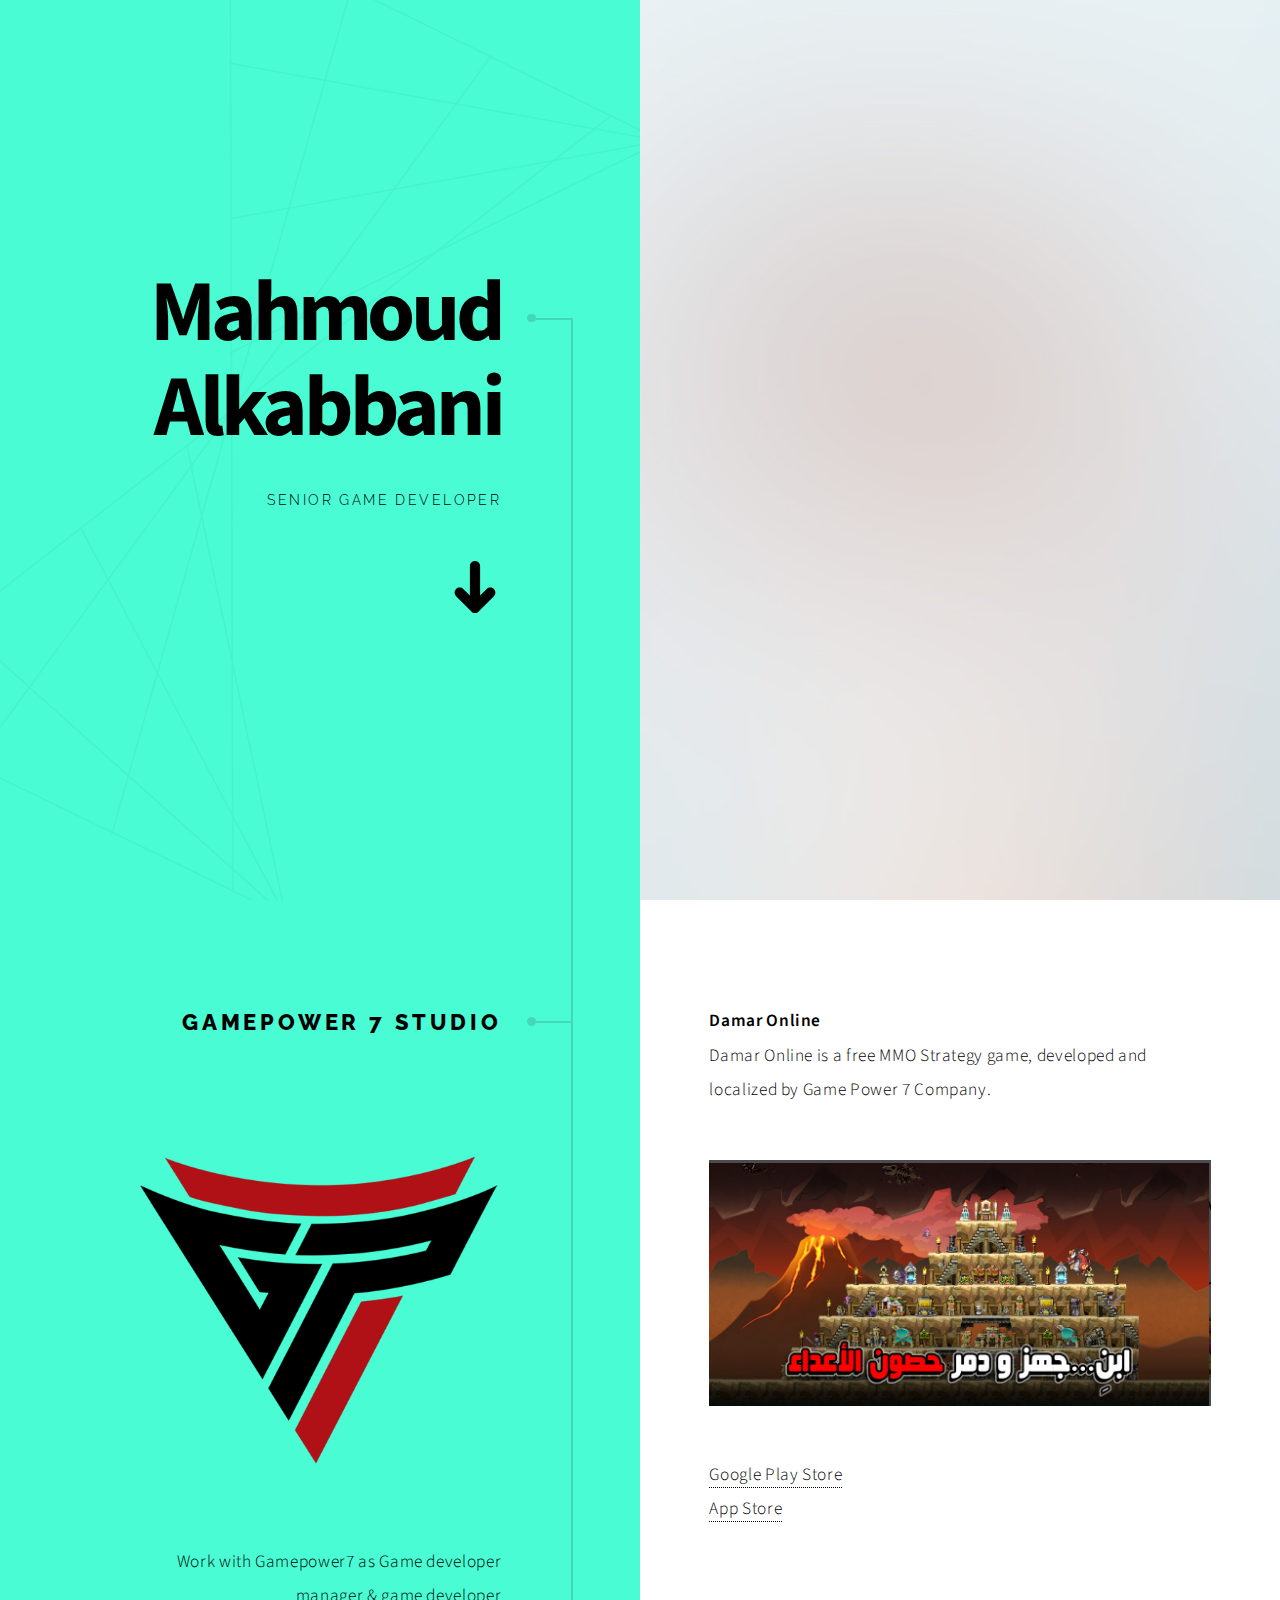
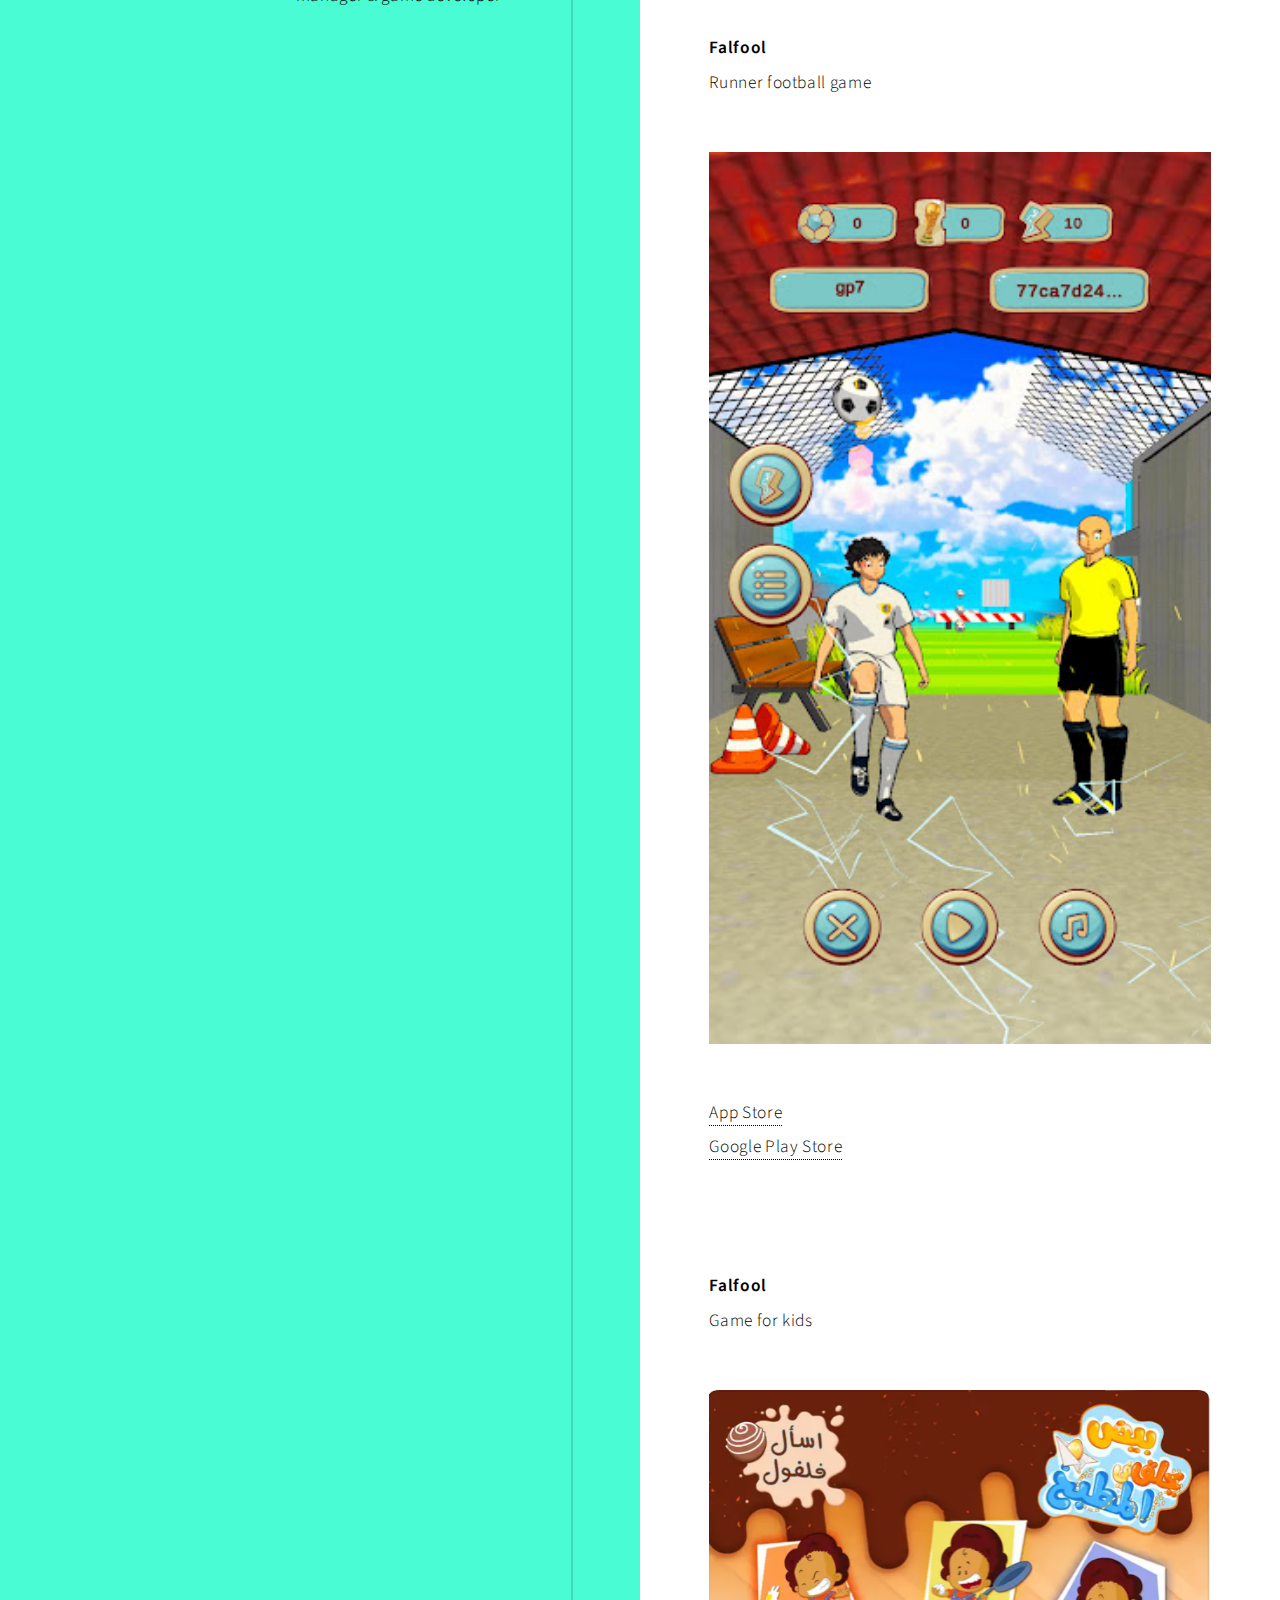
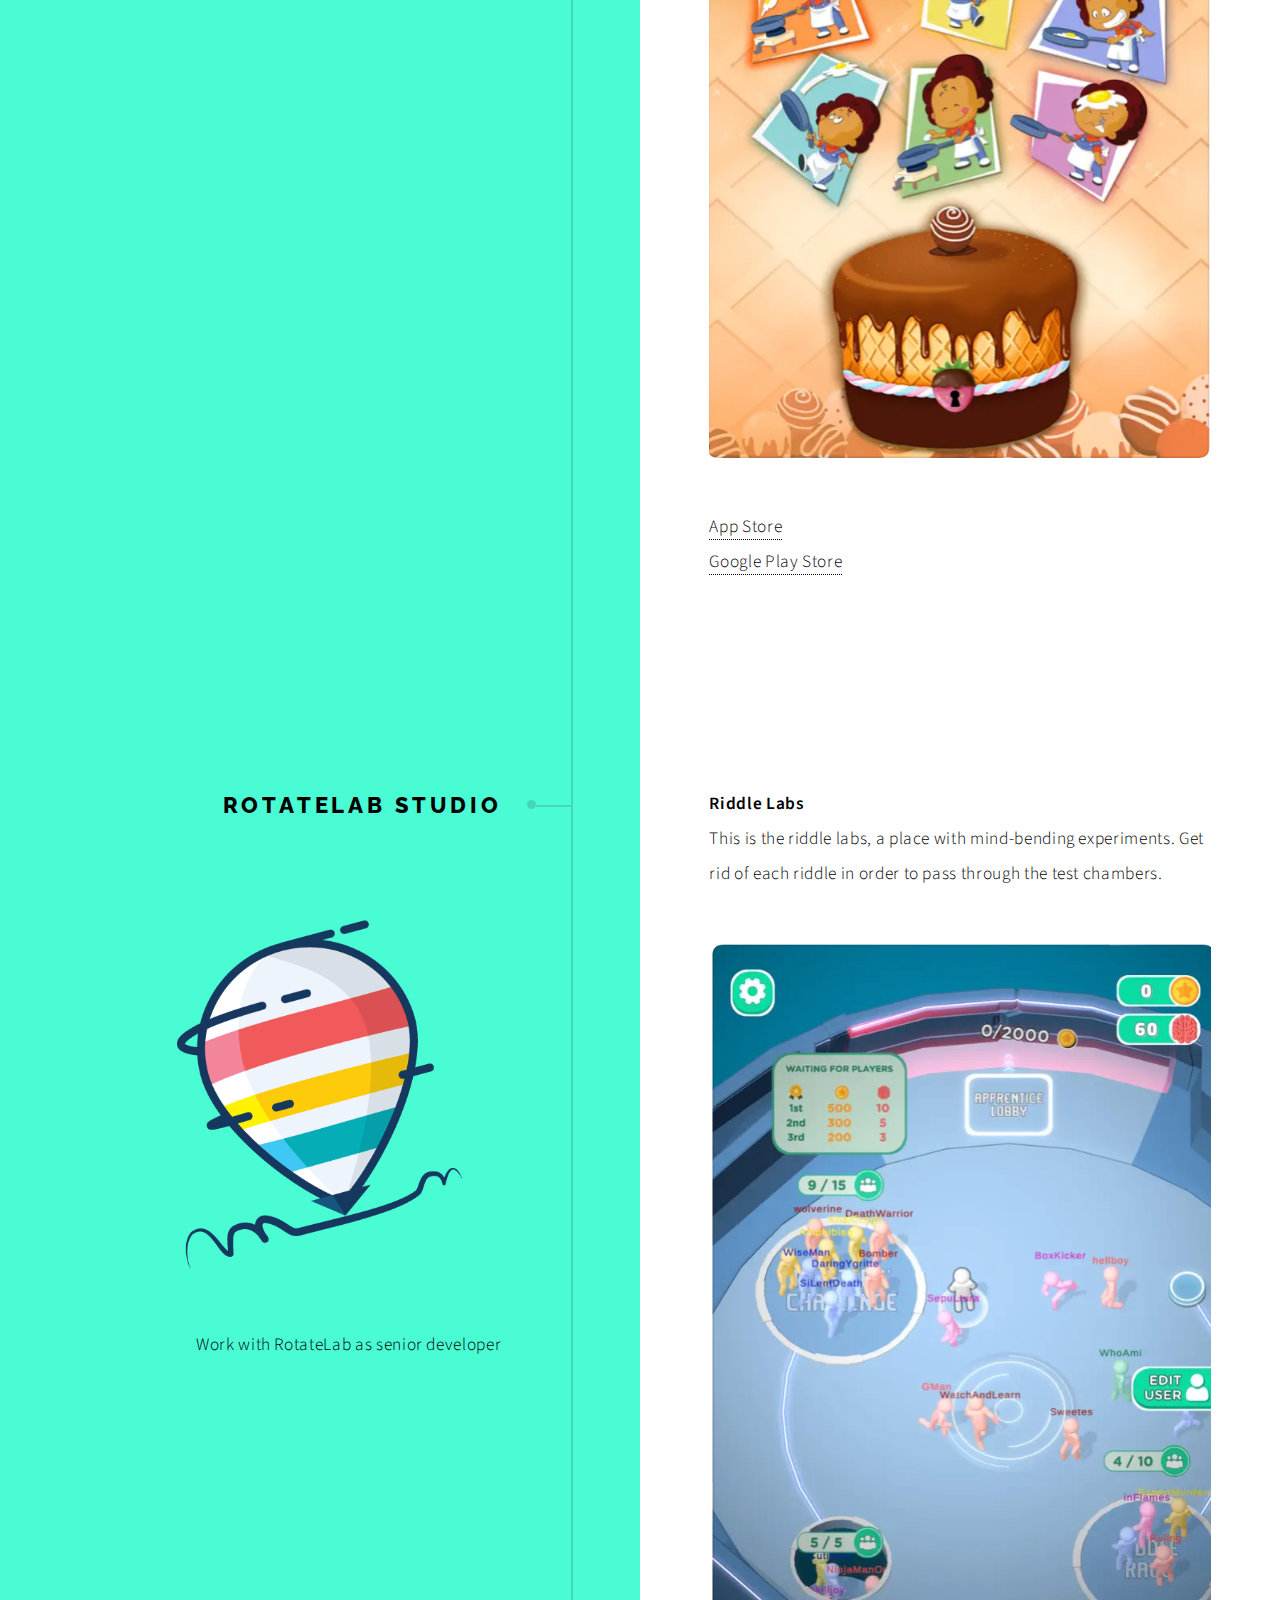
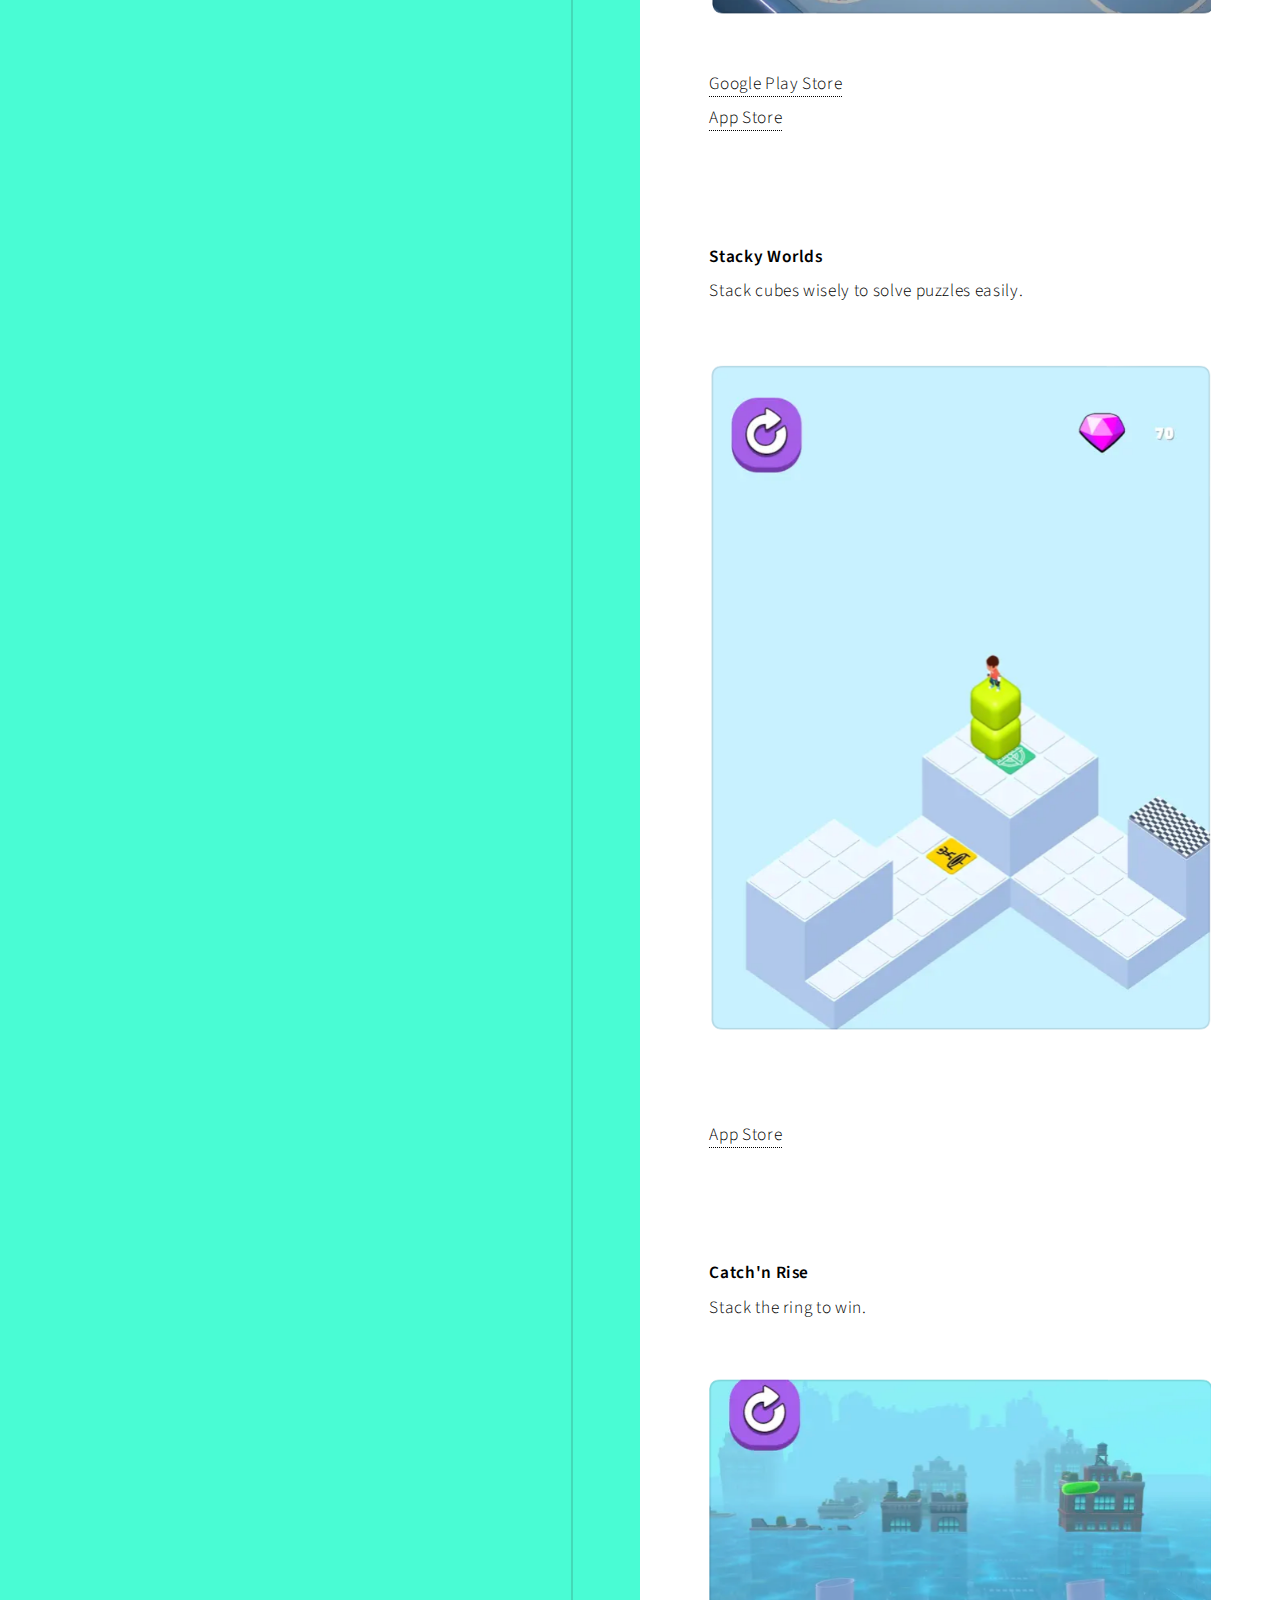
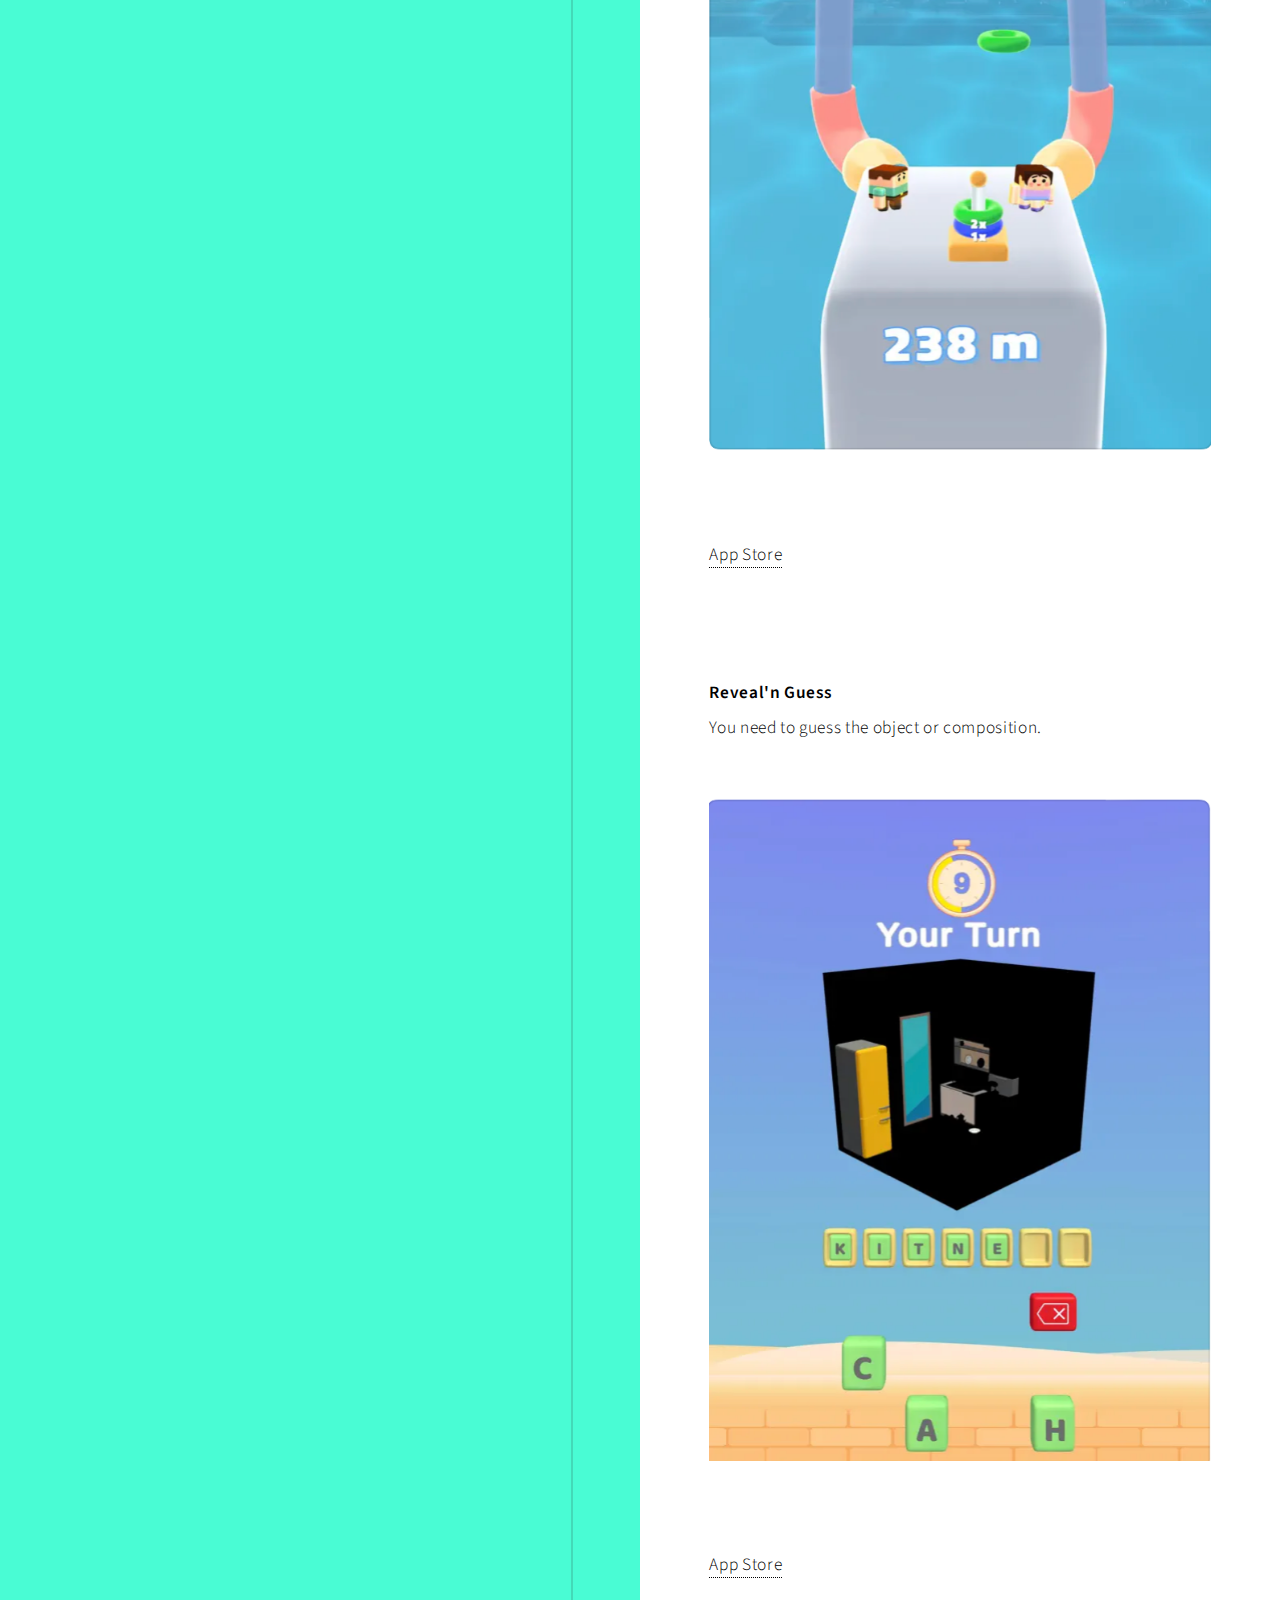
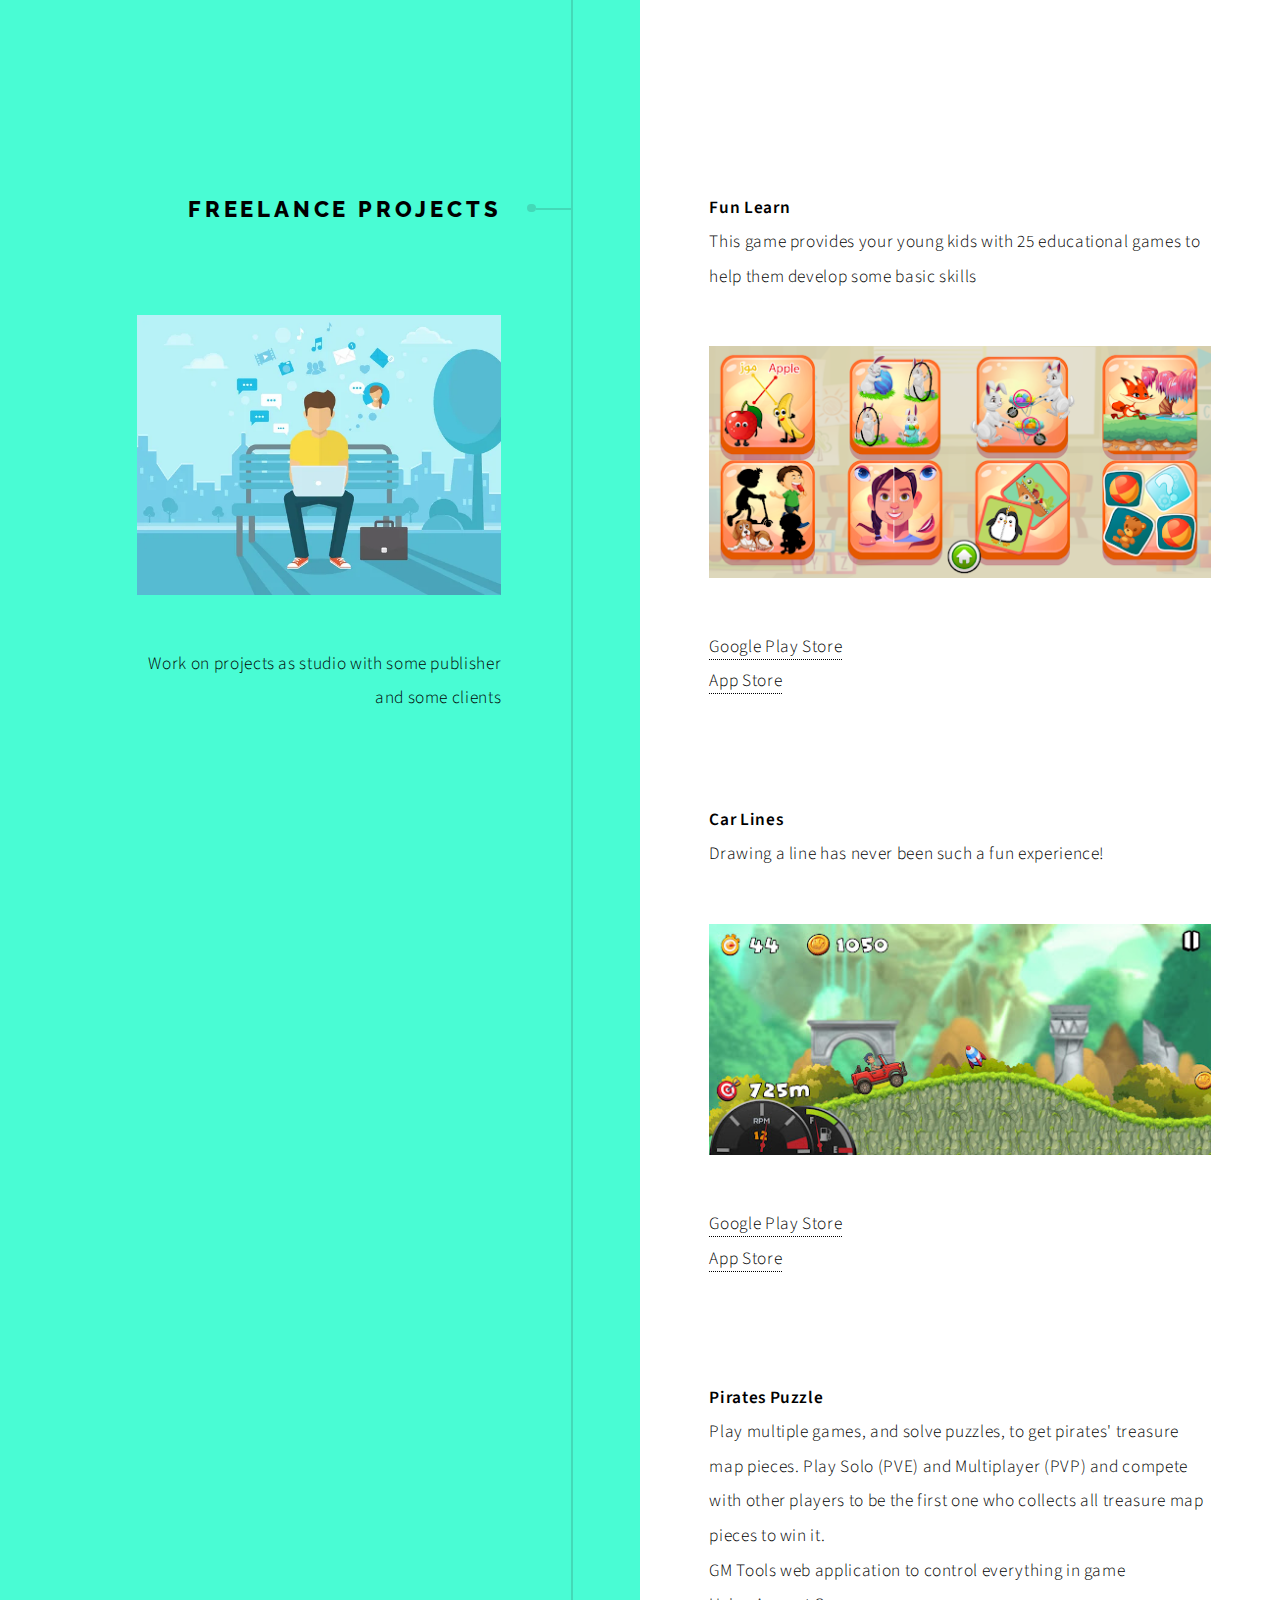
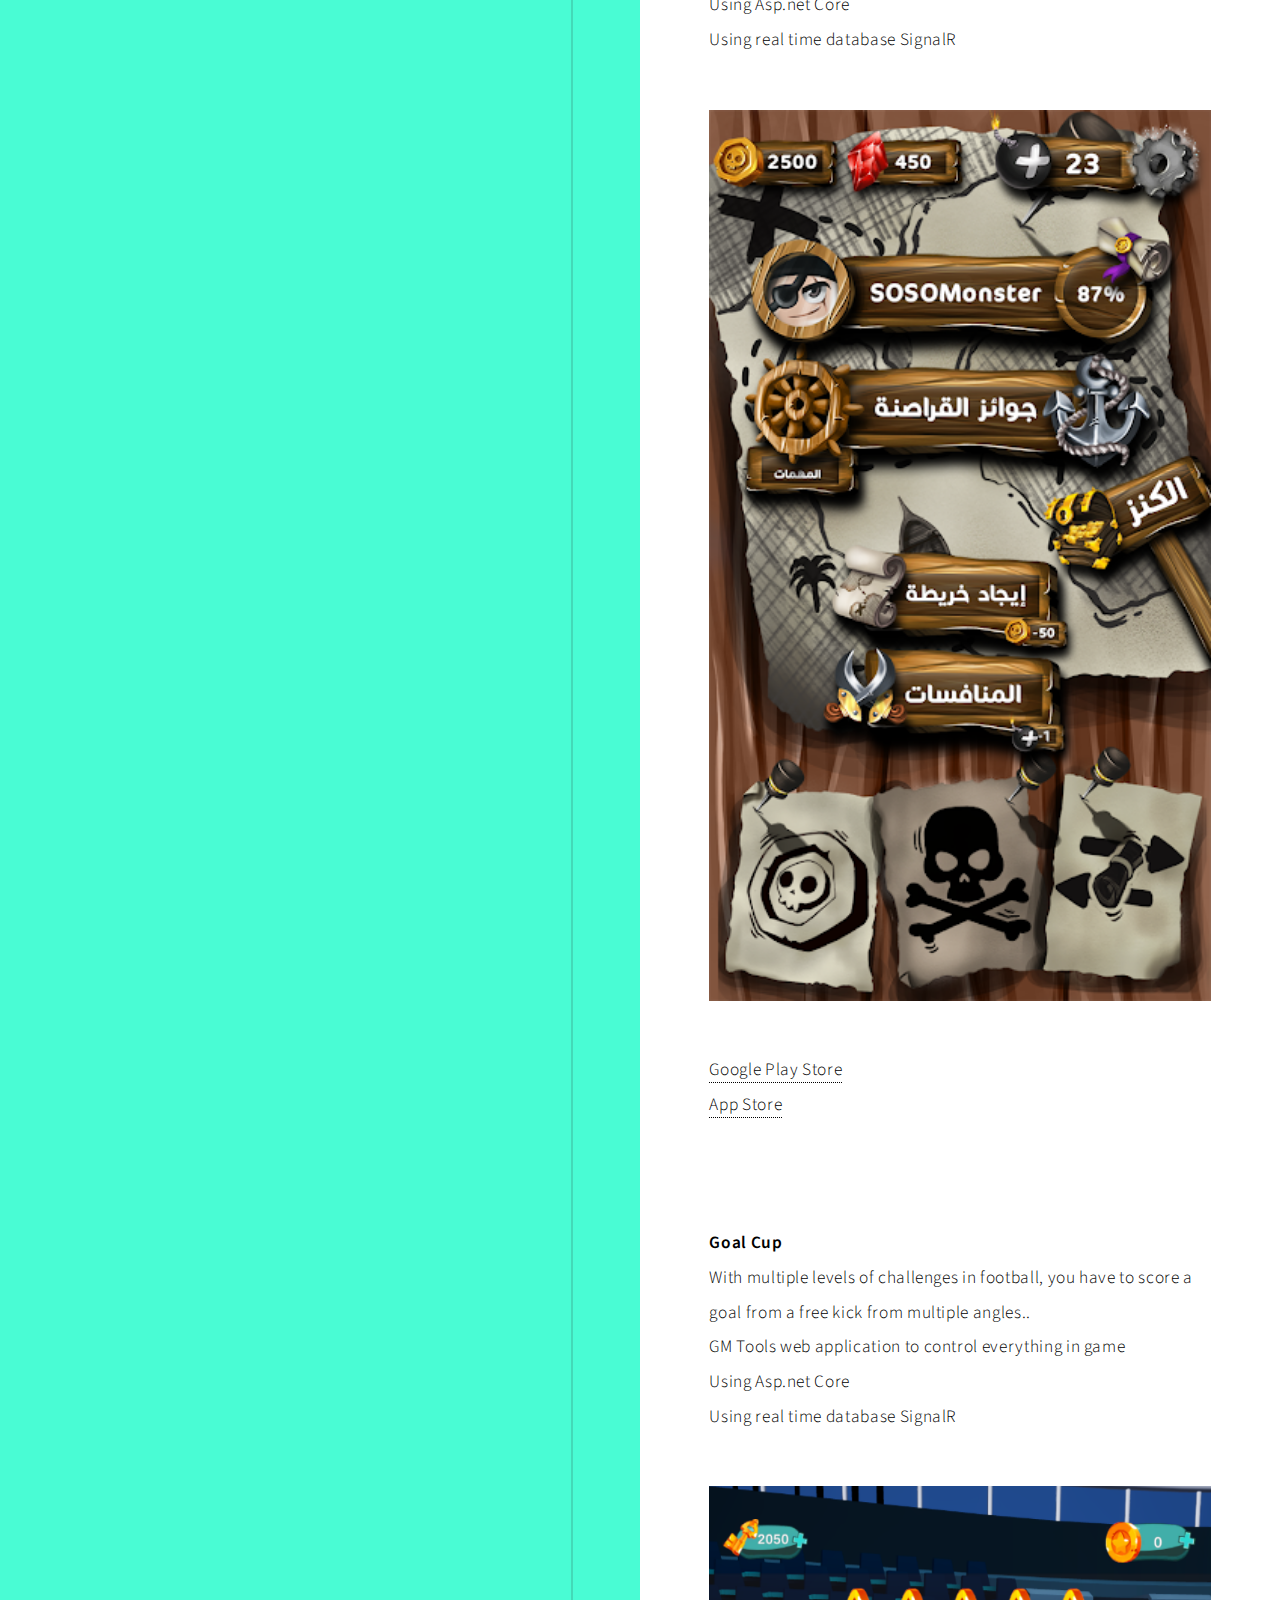
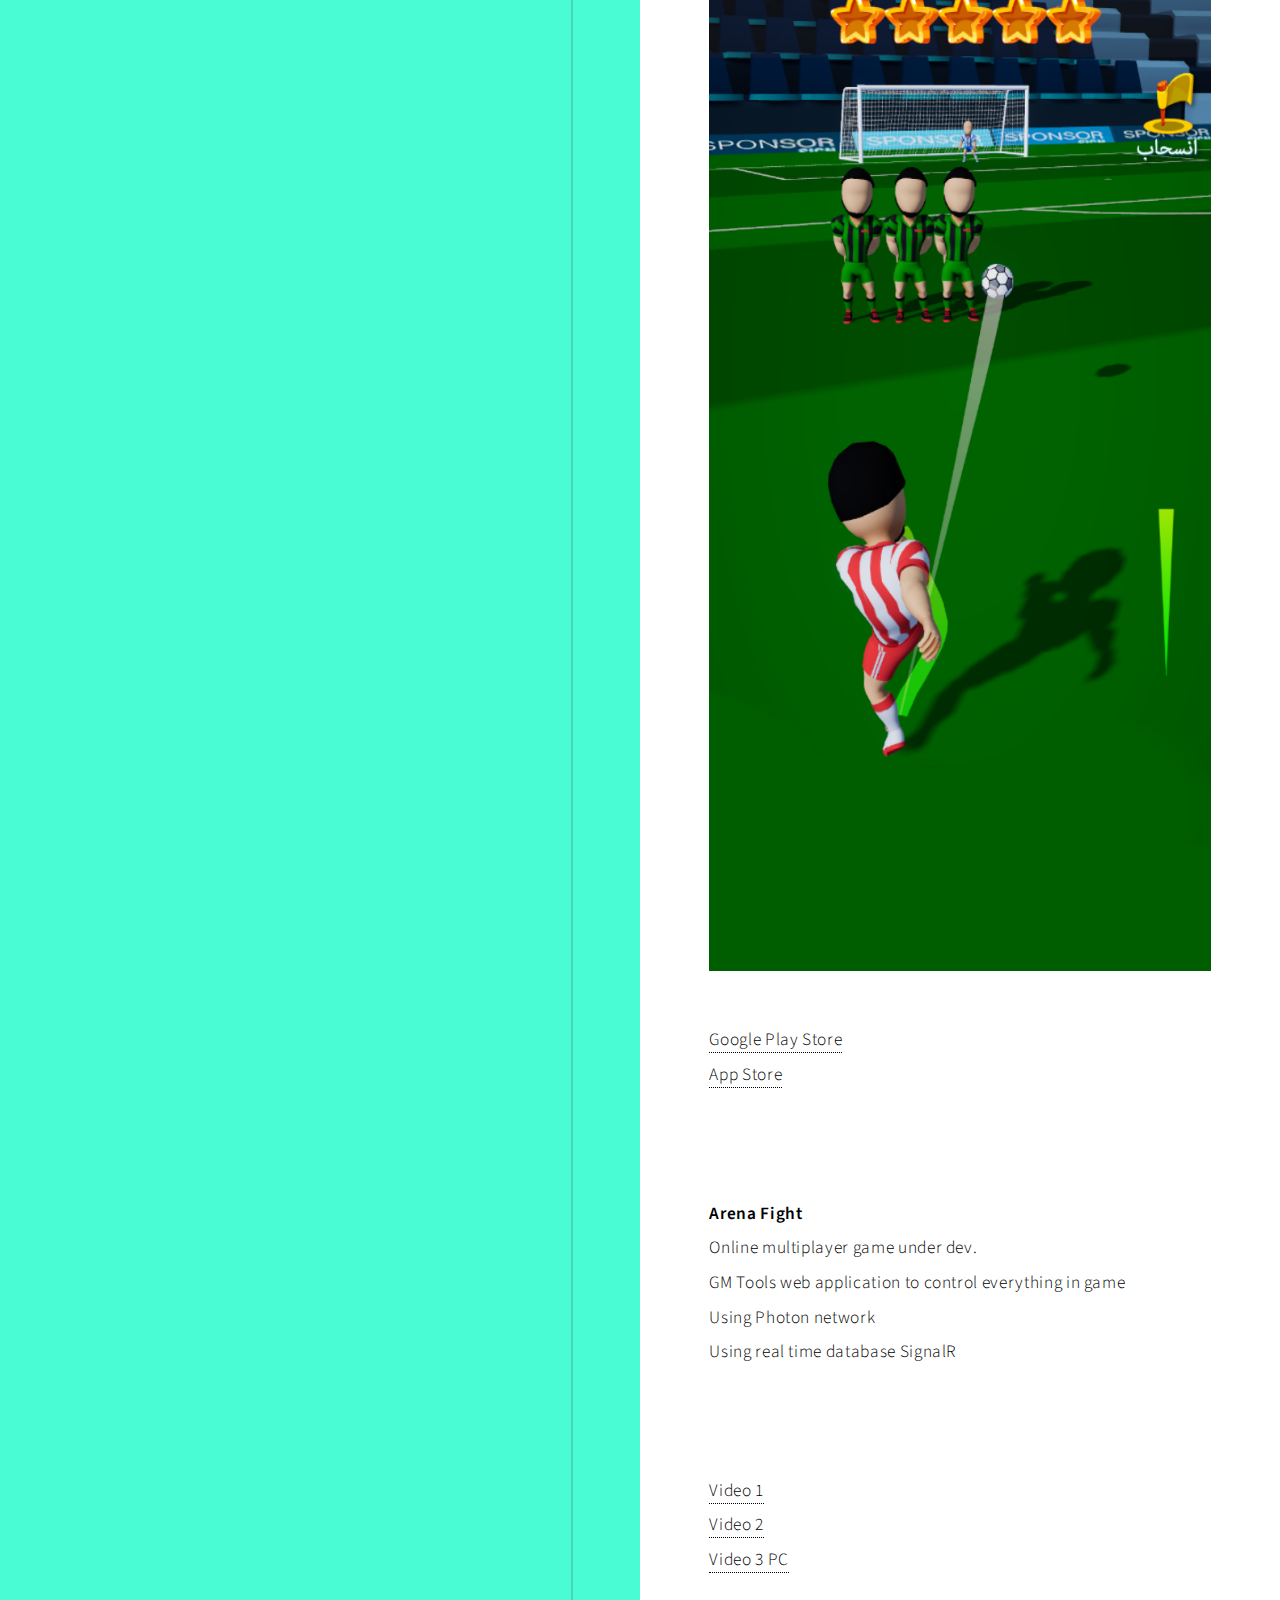
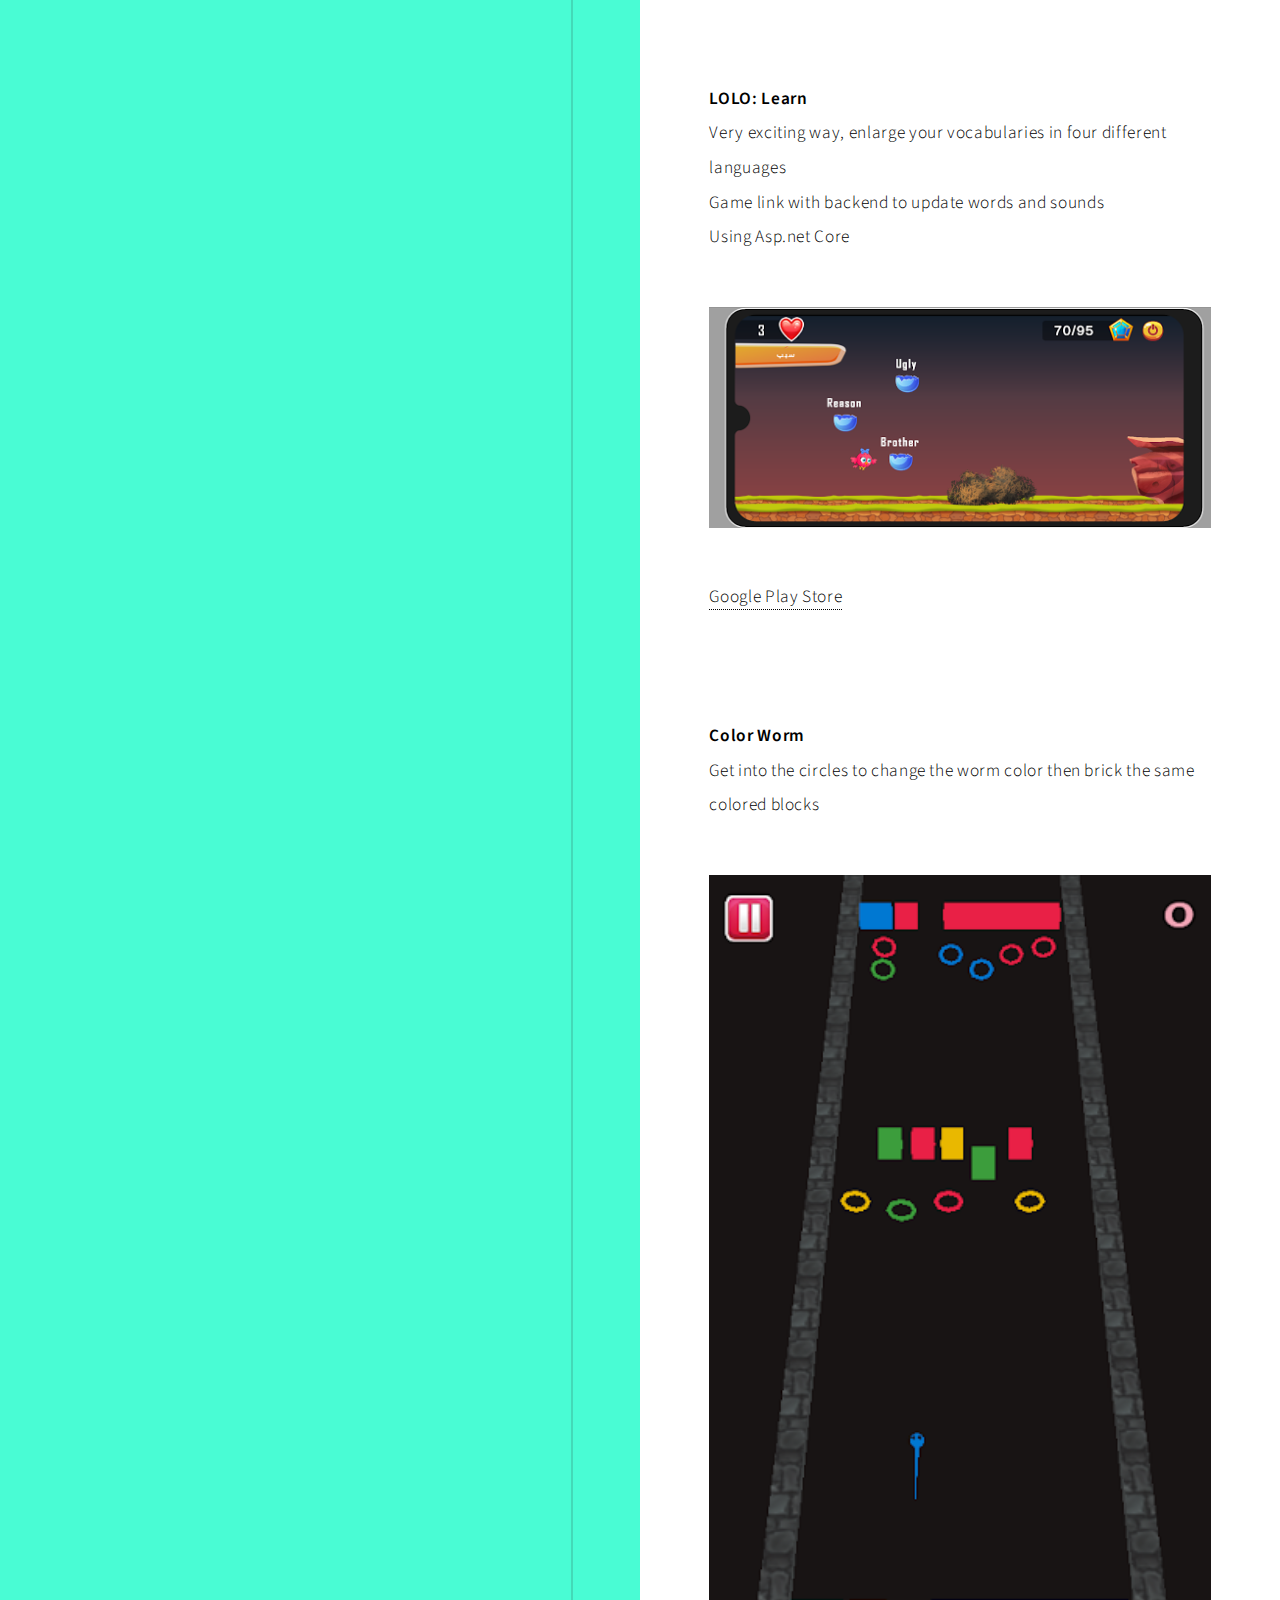
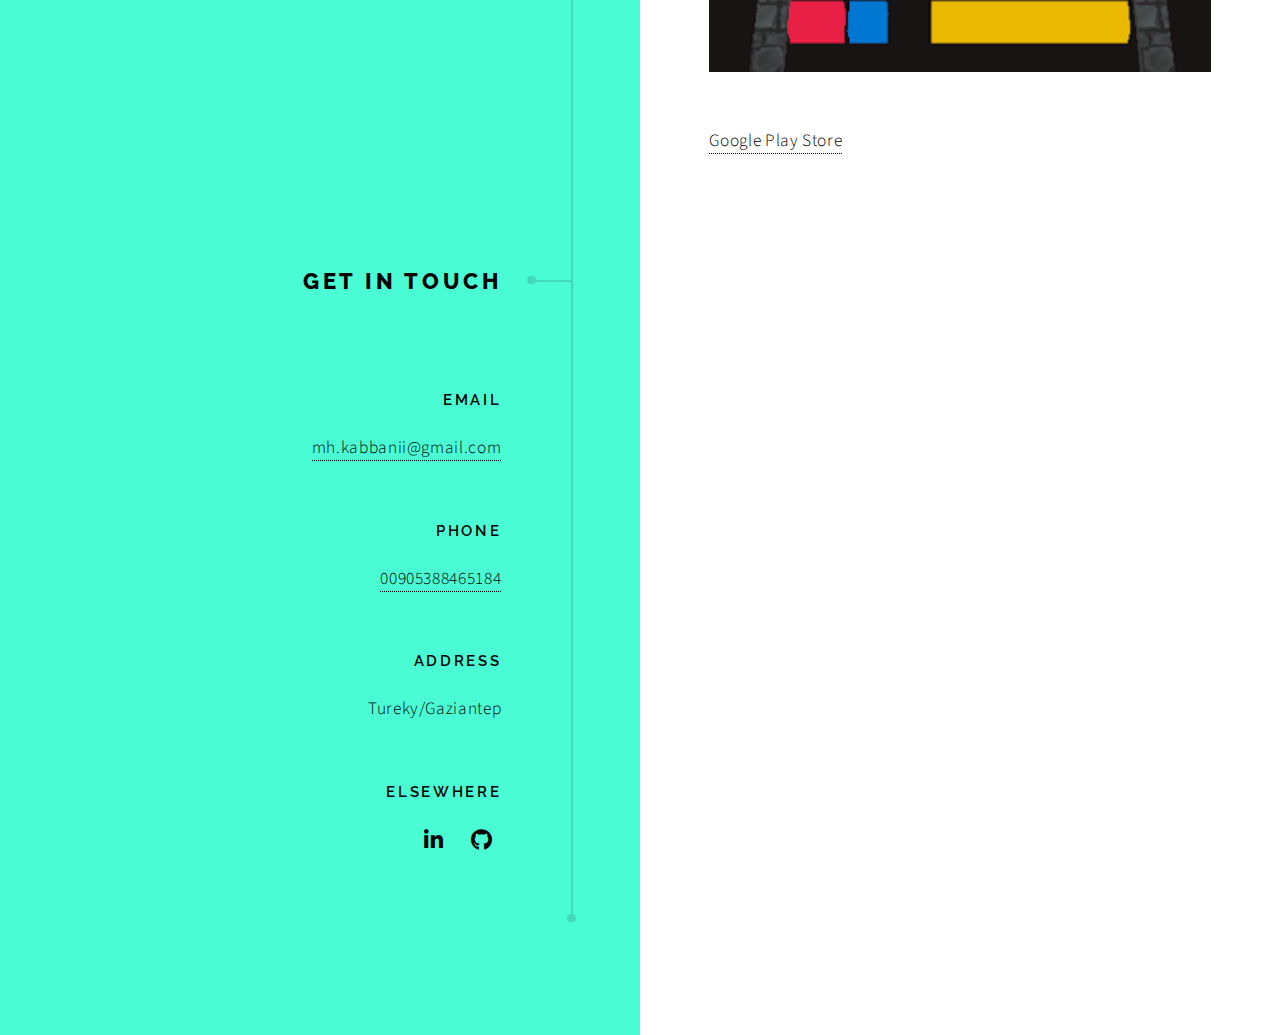
==== index.html @ fe6e8195 "." ====
<!DOCTYPE HTML>
<!--
	Paradigm Shift by HTML5 UP
	html5up.net | @ajlkn
	Free for personal and commercial use under the CCA 3.0 license (html5up.net/license)
-->
<html>
	<head>
		<title>Mahmoud Alkabbani</title>
		<meta charset="utf-8" />
		<meta name="viewport" content="width=device-width, initial-scale=1, user-scalable=no" />
		<meta name="description" content="" />
		<meta name="keywords" content="" />
		<link rel="stylesheet" href="assets/css/main.css" />
	</head>
	<body class="is-preload">

		<!-- Wrapper -->
			<div id="wrapper">

				<!-- Intro -->
					<section class="intro">
						<header>
							<h1>Mahmoud Alkabbani</h1>
							<p>Senior Game Developer</p>
							<ul class="actions">
								<li><a href="#first" class="arrow scrolly"><span class="label">Next</span></a></li>
							</ul>
						</header>
						<div class="content">
							<span class="image fill" data-position="center"><img src="images/pic01.jpg" alt="" /></span>
						</div>
					</section>

				<!-- Section -->
					<section id="first">
						<header>
							<h2>Gamepower 7 Studio</h2>
							<span class="image main"><img src="images/gamepower.png" alt="" /></span>
							<p>Work with Gamepower7 as Game developer manager & game developer</p>
						</header>
						<div class="content">
							<p><strong>Damar Online</strong><br>Damar Online is a free MMO Strategy game, developed and localized by Game Power 7 Company.</p>
							<span class="image main"><img src="images/damar.png" alt="" /></span>
							<a href="https://play.google.com/store/apps/details?id=com.GamePower7.DOL&hl=en&gl=US">Google Play Store</a>
							<br>
							<a href="https://apps.apple.com/tr/app/damar-online/id1303569239?l">App Store</a>


							<br><br><br><br><p>
								
								<strong>Falfool</strong><br>Runner football game</p>
							<span class="image main"><img src="images/cup.jpeg" alt="" /></span>
							
							<a href="https://apps.apple.com/us/app/cup-يلا/id6444444237">App Store</a>

							<br>
							<a href="https://play.google.com/store/apps/details?id=com.GamePower7.YallaCup">Google Play Store</a>



							<br><br><br><br>


							<strong>Falfool</strong><br>Game for kids</p>
							<span class="image main"><img src="images/falfol.png" alt="" /></span>
							
							<a href="https://apps.apple.com/us/app/ألغاز-فلفول/id1320788575">App Store</a>

							<br>
							<a href="https://play.google.com/store/apps/details?id=com.GamePower7.Falfool">Google Play Store</a>



							<br><br><br><br>


							



						

						</div>

						
							
							

						

						
					</section><section id="first">
						<header>
							<h2>RotateLab Studio</h2>
							<span class="image main"><img src="images/rotatelab-favicon.png" alt="" /></span>
							<p>Work with RotateLab as senior developer</p>
						</header>
						<div class="content">
							<p><strong>Riddle Labs</strong><br>This is the riddle labs, a place with mind-bending experiments.
								Get rid of each riddle in order to pass through the test chambers.</p>
							<span class="image main"><img src="images/Ri.png" alt="" /></span>
							<a href="https://play.google.com/store/apps/details?id=com.rotatelab.riddlelabs&hl=en&gl=US">Google Play Store</a>
							<br>
							<a href="https://apps.apple.com/us/app/riddle-labs/id1612033317">App Store</a>


							<br><br><br><br><p>
								
								<strong>Stacky Worlds</strong><br>Stack cubes wisely to solve puzzles easily.</p>
							<span class="image main"><img src="images/stacky.png" alt="" /></span>
							
							<br>
							<a href="https://apps.apple.com/in/app/stacky-worlds/id6444111316">App Store</a>


							<br><br><br><br>


							<strong>Catch'n Rise</strong><br>Stack the ring to win.</p>
							<span class="image main"><img src="images/catch.png" alt="" /></span>
							
							<br>
							<a href="https://apps.apple.com/in/app/catchn-rise/id1611315227">App Store</a>


							<br><br><br><br>

							<strong>Reveal'n Guess</strong><br>You need to guess the object or composition.</p>
							<span class="image main"><img src="images/gue.png" alt="" /></span>
							
							<br>
							<a href="https://apps.apple.com/in/app/revealn-guess/id6443635662">App Store</a>


							<br><br><br><br>




						

						</div>

						
							
							

						

						
					</section>






					<section id="first">
						<header>
							<h2>Freelance Projects</h2>
							<span class="image main"><img src="images/freelance.jpeg" alt="" /></span>
							<p>Work on projects as studio with some publisher and some clients</p>
						</header>
						<div class="content">
							<p><strong>Fun Learn</strong><br> This game provides your young kids with 25 educational games to help them develop some basic skills</p>
							<span class="image main"><img src="images/funlearn.png" alt="" /></span>
							<a href="https://play.google.com/store/apps/details?id=com.Apollo.FunLearn">Google Play Store</a>
							<br>
							<a href="https://apps.apple.com/us/app/fun-learn-for-kids/id1586143641">App Store</a>


							<br><br><br><br>

							<p><strong>Car Lines</strong><br> Drawing a line has never been such a fun experience!</p>
							<span class="image main"><img src="images/CarLines.jpeg" alt="" /></span>
							<a href="https://play.google.com/store/apps/details?id=com.Apollo.CarLines">Google Play Store</a>
							<br>
							<a href="https://apps.apple.com/us/app/car-lines/id1611767039">App Store</a>


							<br><br><br><br>



							<p><strong>Pirates Puzzle</strong><br> Play multiple games, and solve puzzles, to get pirates' treasure map pieces.
								Play Solo (PVE) and Multiplayer (PVP) and compete with other players to be the first one who collects all treasure map pieces to win it. <br>GM Tools web application to control everything in game<br>Using Asp.net Core<br>Using real time database SignalR</p>
							
							<span class="image main"><img src="images/puzzle.png" alt="" /></span>
							<a href="https://play.google.com/store/apps/details?id=puzzletreasure.challengex.com">Google Play Store</a>
							<br>
							<a href="https://apps.apple.com/us/app/الكنز-المفقود/id1665530375">App Store</a>

							<br><br><br><br>


							<p><strong>Goal Cup</strong><br>With multiple levels of challenges in football,
								you have to score a goal from a free kick from multiple angles.. <br>GM Tools web application to control everything in game<br>Using Asp.net Core<br>Using real time database SignalR</p>
							
							<span class="image main"><img src="images/free.png" alt="" /></span>
							<a href="https://play.google.com/store/apps/details?id=com.challengex.goalcup">Google Play Store</a>
							<br>
							<a href="https://apps.apple.com/us/app/هداف-الكأس/id1664426738">App Store</a>

							<br><br><br><br>



							

							<p><strong>Arena Fight</strong><br> Online multiplayer game under dev. <br>GM Tools web application to control everything in game<br>Using Photon network<br>Using real time database SignalR</p>
							
							<span class="image main"><img src="images/Areana.png" alt="" /></span>
							<a href="https://www.youtube.com/watch?v=mm1v3Zl1GTg">Video 1</a>
							<br>
							<a href="https://www.youtube.com/watch?v=mf7zLpYgcSg">Video 2</a>
							<br>
							<a href="https://www.youtube.com/watch?v=Ce3h_MsrIoA">Video 3 PC</a>

							<br><br><br><br>


							<p><strong>LOLO: Learn</strong><br> Very exciting way, enlarge your vocabularies in four different languages <br>Game link with backend to update words and sounds<br>Using Asp.net Core</p>
							
							<span class="image main"><img src="images/lolo.png" alt="" /></span>
							<a href="https://play.google.com/store/apps/details?id=com.besmart.kiko">Google Play Store</a>

							<br><br><br><br>

							<p><strong>Color Worm</strong><br> Get into the circles to change the worm color then brick the same colored blocks</p>
							
							<span class="image main"><img src="images/worm.png" alt="" /></span>
							<a href="https://play.google.com/store/apps/details?id=com.kabbani.colorworm">Google Play Store</a>

							


						</div>

						
							
							

						

						
					</section>


				

				<!-- Section -->
				

				<!-- Elements -->
				<!--
					<section>
						<header>
							<h2>Elements</h2>
						</header>
						<div class="content">

							<section>
								<header>
									<h3>Text</h3>
								</header>
								<div class="content">
									<p>This is <b>bold</b> and this is <strong>strong</strong>. This is <i>italic</i> and this is <em>emphasized</em>.
									This is <sup>superscript</sup> text and this is <sub>subscript</sub> text.
									This is <u>underlined</u> and this is code: <code>for (;;) { ... }</code>. Finally, <a href="#">this is a link</a>.</p>
									<hr />
									<h2>Heading Level 2</h2>
									<h3>Heading Level 3</h3>
									<h4>Heading Level 4</h4>
									<h5>Heading Level 5</h5>
									<hr />
									<h5>Blockquote</h5>
									<blockquote>Fringilla nisl. Donec accumsan interdum nisi, quis tincidunt felis sagittis eget tempus euismod. Vestibulum ante ipsum primis in faucibus vestibulum. Blandit adipiscing eu felis iaculis volutpat ac adipiscing accumsan faucibus. Vestibulum ante ipsum primis in faucibus lorem ipsum dolor sit amet nullam adipiscing eu felis.</blockquote>
									<h5>Preformatted</h5>
									<pre><code>i = 0;

while (!deck.isInOrder()) {
  print 'Iteration ' + i;
  deck.shuffle();
  i++;
}

print 'Sorted in ' + i + ' iterations.';</code></pre>
								</div>
							</section>

							<section>
								<header>
									<h3>Lists</h3>
								</header>
								<div class="content">

									<h4>Unordered</h4>
									<ul>
										<li>Dolor pulvinar etiam.</li>
										<li>Sagittis adipiscing.</li>
										<li>Felis enim feugiat.</li>
									</ul>

									<h4>Alternate</h4>
									<ul class="alt">
										<li>Dolor pulvinar etiam.</li>
										<li>Sagittis adipiscing.</li>
										<li>Felis enim feugiat.</li>
									</ul>

									<h4>Ordered</h4>
									<ol>
										<li>Dolor pulvinar etiam.</li>
										<li>Etiam vel felis viverra.</li>
										<li>Felis enim feugiat.</li>
										<li>Dolor pulvinar etiam.</li>
										<li>Etiam vel felis lorem.</li>
										<li>Felis enim et feugiat.</li>
									</ol>
									<h4>Icons</h4>
									<ul class="icons">
										<li><a href="#" class="icon brands fa-twitter"><span class="label">Twitter</span></a></li>
										<li><a href="#" class="icon brands fa-facebook-f"><span class="label">Facebook</span></a></li>
										<li><a href="#" class="icon brands fa-instagram"><span class="label">Instagram</span></a></li>
										<li><a href="#" class="icon brands fa-github"><span class="label">Github</span></a></li>
									</ul>

									<h4>Actions</h4>
									<ul class="actions">
										<li><a href="#" class="button primary">Default</a></li>
										<li><a href="#" class="button">Default</a></li>
									</ul>
									<ul class="actions stacked">
										<li><a href="#" class="button primary">Default</a></li>
										<li><a href="#" class="button">Default</a></li>
									</ul>
								</div>
							</section>

							<section>
								<header>
									<h3>Table</h3>
								</header>
								<div class="content">
									<h4>Default</h4>
									<div class="table-wrapper">
										<table>
											<thead>
												<tr>
													<th>Name</th>
													<th>Description</th>
													<th>Price</th>
												</tr>
											</thead>
											<tbody>
												<tr>
													<td>Item One</td>
													<td>Ante turpis integer aliquet porttitor.</td>
													<td>29.99</td>
												</tr>
												<tr>
													<td>Item Two</td>
													<td>Vis ac commodo adipiscing arcu aliquet.</td>
													<td>19.99</td>
												</tr>
												<tr>
													<td>Item Three</td>
													<td> Morbi faucibus arcu accumsan lorem.</td>
													<td>29.99</td>
												</tr>
												<tr>
													<td>Item Four</td>
													<td>Vitae integer tempus condimentum.</td>
													<td>19.99</td>
												</tr>
												<tr>
													<td>Item Five</td>
													<td>Ante turpis integer aliquet porttitor.</td>
													<td>29.99</td>
												</tr>
											</tbody>
											<tfoot>
												<tr>
													<td colspan="2"></td>
													<td>100.00</td>
												</tr>
											</tfoot>
										</table>
									</div>

									<h4>Alternate</h4>
									<div class="table-wrapper">
										<table class="alt">
											<thead>
												<tr>
													<th>Name</th>
													<th>Description</th>
													<th>Price</th>
												</tr>
											</thead>
											<tbody>
												<tr>
													<td>Item One</td>
													<td>Ante turpis integer aliquet porttitor.</td>
													<td>29.99</td>
												</tr>
												<tr>
													<td>Item Two</td>
													<td>Vis ac commodo adipiscing arcu aliquet.</td>
													<td>19.99</td>
												</tr>
												<tr>
													<td>Item Three</td>
													<td> Morbi faucibus arcu accumsan lorem.</td>
													<td>29.99</td>
												</tr>
												<tr>
													<td>Item Four</td>
													<td>Vitae integer tempus condimentum.</td>
													<td>19.99</td>
												</tr>
												<tr>
													<td>Item Five</td>
													<td>Ante turpis integer aliquet porttitor.</td>
													<td>29.99</td>
												</tr>
											</tbody>
											<tfoot>
												<tr>
													<td colspan="2"></td>
													<td>100.00</td>
												</tr>
											</tfoot>
										</table>
									</div>
								</div>
							</section>

							<section>
								<header>
									<h3>Buttons</h3>
								</header>
								<div class="content">
									<ul class="actions">
										<li><a href="#" class="button primary">Primary</a></li>
										<li><a href="#" class="button">Default</a></li>
									</ul>
									<ul class="actions">
										<li><a href="#" class="button large">Large</a></li>
										<li><a href="#" class="button">Default</a></li>
										<li><a href="#" class="button small">Small</a></li>
									</ul>
									<ul class="actions">
										<li><a href="#" class="button primary icon solid fa-download">Icon</a></li>
										<li><a href="#" class="button icon solid fa-download">Icon</a></li>
									</ul>
									<ul class="actions">
										<li><span class="button primary disabled">Disabled</span></li>
										<li><span class="button disabled">Disabled</span></li>
									</ul>
								</div>
							</section>

							<section>
								<header>
									<h3>Form</h3>
								</header>
								<div class="content">
									<form method="post" action="#">
										<div class="fields">
											<div class="field half">
												<label for="demo-name">Name</label>
												<input type="text" name="demo-name" id="demo-name" value="" placeholder="Jane Doe" />
											</div>
											<div class="field half">
												<label for="demo-email">Email</label>
												<input type="email" name="demo-email" id="demo-email" value="" placeholder="jane@untitled.tld" />
											</div>
											<div class="field">
												<label for="demo-category">Category</label>
												<select name="demo-category" id="demo-category">
													<option value="">-</option>
													<option value="1">Manufacturing</option>
													<option value="1">Shipping</option>
													<option value="1">Administration</option>
													<option value="1">Human Resources</option>
												</select>
											</div>
											<div class="field half">
												<input type="radio" id="demo-priority-low" name="demo-priority" checked>
												<label for="demo-priority-low">Low</label>
											</div>
											<div class="field half">
												<input type="radio" id="demo-priority-high" name="demo-priority">
												<label for="demo-priority-high">High</label>
											</div>
											<div class="field half">
												<input type="checkbox" id="demo-copy" name="demo-copy">
												<label for="demo-copy">Email me a copy</label>
											</div>
											<div class="field half">
												<input type="checkbox" id="demo-human" name="demo-human" checked>
												<label for="demo-human">Not a robot</label>
											</div>
											<div class="field">
												<label for="demo-message">Message</label>
												<textarea name="demo-message" id="demo-message" placeholder="Enter your message" rows="6"></textarea>
											</div>
										</div>
										<ul class="actions">
											<li><input type="submit" value="Send Message" class="primary" /></li>
											<li><input type="reset" value="Reset" /></li>
										</ul>
									</form>
								</div>
							</section>

						</div>
					</section>
				-->

				<!-- Section -->
					<section>
						<header>
							<h2>Get in touch</h2>
						</header>
						
						<footer>
							<ul class="items">
								<li>
									<h3>Email</h3>
									<a href="#">mh.kabbanii@gmail.com</a>
								</li>
								<li>
									<h3>Phone</h3>
									<a href="#">00905388465184</a>
								</li>
								<li>
									<h3>Address</h3>
									<span>Tureky/Gaziantep</span>
								</li>
								<li>
									<h3>Elsewhere</h3>
									<ul class="icons">
										
										<li><a href="#" class="icon brands fa-linkedin-in"><span class="label">LinkedIn</span></a></li>
										<li><a href="#" class="icon brands fa-github"><span class="label">GitHub</span></a></li>
										
									</ul>
								</li>
							</ul>
						</footer>
					</section>

			
					

			</div>

		<!-- Scripts -->
			<script src="assets/js/jquery.min.js"></script>
			<script src="assets/js/jquery.scrolly.min.js"></script>
			<script src="assets/js/browser.min.js"></script>
			<script src="assets/js/breakpoints.min.js"></script>
			<script src="assets/js/util.js"></script>
			<script src="assets/js/main.js"></script>

	</body>
</html>
---- assets/css/main.css ----
@import url(fontawesome-all.min.css);
@import url("https://fonts.googleapis.com/css?family=Source+Sans+Pro:300,600,700,300i,600i,700i|Raleway:600,800");

/*
	Paradigm Shift by HTML5 UP
	html5up.net | @ajlkn
	Free for personal and commercial use under the CCA 3.0 license (html5up.net/license)
*/

html, body, div, span, applet, object,
iframe, h1, h2, h3, h4, h5, h6, p, blockquote,
pre, a, abbr, acronym, address, big, cite,
code, del, dfn, em, img, ins, kbd, q, s, samp,
small, strike, strong, sub, sup, tt, var, b,
u, i, center, dl, dt, dd, ol, ul, li, fieldset,
form, label, legend, table, caption, tbody,
tfoot, thead, tr, th, td, article, aside,
canvas, details, embed, figure, figcaption,
footer, header, hgroup, menu, nav, output, ruby,
section, summary, time, mark, audio, video {
	margin: 0;
	padding: 0;
	border: 0;
	font-size: 100%;
	font: inherit;
	vertical-align: baseline;}

article, aside, details, figcaption, figure,
footer, header, hgroup, menu, nav, section {
	display: block;}

body {
	line-height: 1;
}

ol, ul {
	list-style: none;
}

blockquote, q {
	quotes: none;
}

	blockquote:before, blockquote:after, q:before, q:after {
		content: '';
		content: none;
	}

table {
	border-collapse: collapse;
	border-spacing: 0;
}

body {
	-webkit-text-size-adjust: none;
}

mark {
	background-color: transparent;
	color: inherit;
}

input::-moz-focus-inner {
	border: 0;
	padding: 0;
}

input, select, textarea {
	-moz-appearance: none;
	-webkit-appearance: none;
	-ms-appearance: none;
	appearance: none;
}

/* Basic */

	@-ms-viewport {
		width: device-width;
	}

	body {
		-ms-overflow-style: scrollbar;
	}

	@media screen and (max-width: 480px) {

		html, body {
			min-width: 320px;
		}

	}

	html {
		box-sizing: border-box;
	}

	*, *:before, *:after {
		box-sizing: inherit;
	}

	html {
		overflow-x: hidden;
	}

	body {
		background: #ffffff;
		overflow-x: hidden;
	}

		body.is-preload *, body.is-preload *:before, body.is-preload *:after {
			-moz-animation: none !important;
			-webkit-animation: none !important;
			-ms-animation: none !important;
			animation: none !important;
			-moz-transition: none !important;
			-webkit-transition: none !important;
			-ms-transition: none !important;
			transition: none !important;
		}

/* Typography */

	html {
		font-size: 18pt;
	}

		@media screen and (max-width: 1920px) {

			html {
				font-size: 13pt;
			}

		}

		@media screen and (max-width: 1152px) {

			html {
				font-size: 14pt;
			}

		}

		@media screen and (max-width: 736px) {

			html {
				font-size: 12pt;
			}

		}

		@media screen and (max-width: 480px) {

			html {
				font-size: 11pt;
			}

		}

	body {
		background-color: #ffffff;
		color: #000000;
	}

	body, input, select, textarea {
		color: #000000;
		font-family: "Source Sans Pro", Helvetica, sans-serif;
		font-size: 1rem;
		font-weight: 300;
		letter-spacing: 0.0375em;
		line-height: 2;
	}

	a {
		-moz-transition: border-bottom-color 0.25s ease-in-out;
		-webkit-transition: border-bottom-color 0.25s ease-in-out;
		-ms-transition: border-bottom-color 0.25s ease-in-out;
		transition: border-bottom-color 0.25s ease-in-out;
		text-decoration: none;
		color: #000000;
		border-bottom: dotted 1px;
	}

		a:hover {
			text-decoration: none;
			border-bottom-color: transparent;
		}

	strong, b {
		font-weight: 600;
		color: #000000;
	}

	em, i {
		font-style: italic;
	}

	p {
		margin: 0 0 2rem 0;
	}

	h1, h2, h3, h4, h5, h6 {
		color: #000000;
		font-family: "Raleway", Helvetica, sans-serif;
		font-weight: 600;
		letter-spacing: 0.175em;
		line-height: 1.75;
		margin: 0 0 1.5rem 0;
		text-transform: uppercase;
	}

		h1 a, h2 a, h3 a, h4 a, h5 a, h6 a {
			color: inherit;
			text-decoration: none;
		}

	h1 {
		font-family: "Source Sans Pro", Helvetica, sans-serif;
		font-size: 5rem;
		font-weight: 700;
		letter-spacing: -0.05em;
		line-height: 1.1;
		margin: 0 0 1.5rem 0;
		text-transform: none;
	}

	h2 {
		font-size: 1.25rem;
		font-weight: 800;
		margin: 0 0 2rem 0;
	}

	h3 {
		font-size: 0.875rem;
	}

	h4 {
		font-size: 0.875rem;
	}

	h5 {
		font-size: 0.75rem;
	}

	h6 {
		font-size: 0.625rem;
	}

	@media screen and (max-width: 736px) {

		h1 {
			font-size: 4.5rem;
			line-height: 1.1;
		}

		h2 {
			font-size: 1.25rem;
			line-height: 1.7;
		}

		h3 {
			font-size: 0.9rem;
		}

		h4 {
			font-size: 0.75rem;
		}

		h5 {
			font-size: 0.675rem;
		}

	}

	@media screen and (max-width: 360px) {

		h1 {
			font-size: 3.75rem;
		}

		h2 {
			font-size: 1.125rem;
		}

		h3 {
			font-size: 0.8rem;
		}

		h4 {
			font-size: 0.675rem;
		}

		h5 {
			font-size: 0.675rem;
		}

	}

	sub {
		font-size: 0.8rem;
		position: relative;
		top: 0.5rem;
	}

	sup {
		font-size: 0.8rem;
		position: relative;
		top: -0.5rem;
	}

	blockquote {
		border-left: solid 0.5rem rgba(144, 144, 144, 0.25);
		font-style: italic;
		margin: 0 0 2rem 0;
		padding: 1rem 0 1rem 2rem;
	}

	code {
		background: rgba(144, 144, 144, 0.1);
		border-radius: 0.325rem;
		font-family: "Courier New", monospace;
		font-size: 0.9rem;
		margin: 0 0.25rem;
		padding: 0.25rem 0.65rem;
	}

	pre {
		-webkit-overflow-scrolling: touch;
		font-family: "Courier New", monospace;
		font-size: 0.9rem;
		margin: 0 0 2rem 0;
		width: 100%;
	}

		pre code {
			display: block;
			line-height: 1.75;
			padding: 1rem 1.5rem;
			overflow-x: auto;
		}

	hr {
		border: 0;
		border-bottom: solid 2px rgba(144, 144, 144, 0.25);
		margin: 3rem 0;
	}

		hr.major {
			margin: 5rem 0;
		}

		@media screen and (max-width: 736px) {

			hr.major {
				margin: 3rem 0;
			}

		}

/* Row */

	.row {
		display: flex;
		flex-wrap: wrap;
		box-sizing: border-box;
		align-items: stretch;
	}

		.row > * {
			box-sizing: border-box;
		}

		.row.gtr-uniform > * > :last-child {
			margin-bottom: 0;
		}

		.row.aln-left {
			justify-content: flex-start;
		}

		.row.aln-center {
			justify-content: center;
		}

		.row.aln-right {
			justify-content: flex-end;
		}

		.row.aln-top {
			align-items: flex-start;
		}

		.row.aln-middle {
			align-items: center;
		}

		.row.aln-bottom {
			align-items: flex-end;
		}

		.row > .imp {
			order: -1;
		}

		.row > .col-1 {
			width: 8.33333%;
		}

		.row > .off-1 {
			margin-left: 8.33333%;
		}

		.row > .col-2 {
			width: 16.66667%;
		}

		.row > .off-2 {
			margin-left: 16.66667%;
		}

		.row > .col-3 {
			width: 25%;
		}

		.row > .off-3 {
			margin-left: 25%;
		}

		.row > .col-4 {
			width: 33.33333%;
		}

		.row > .off-4 {
			margin-left: 33.33333%;
		}

		.row > .col-5 {
			width: 41.66667%;
		}

		.row > .off-5 {
			margin-left: 41.66667%;
		}

		.row > .col-6 {
			width: 50%;
		}

		.row > .off-6 {
			margin-left: 50%;
		}

		.row > .col-7 {
			width: 58.33333%;
		}

		.row > .off-7 {
			margin-left: 58.33333%;
		}

		.row > .col-8 {
			width: 66.66667%;
		}

		.row > .off-8 {
			margin-left: 66.66667%;
		}

		.row > .col-9 {
			width: 75%;
		}

		.row > .off-9 {
			margin-left: 75%;
		}

		.row > .col-10 {
			width: 83.33333%;
		}

		.row > .off-10 {
			margin-left: 83.33333%;
		}

		.row > .col-11 {
			width: 91.66667%;
		}

		.row > .off-11 {
			margin-left: 91.66667%;
		}

		.row > .col-12 {
			width: 100%;
		}

		.row > .off-12 {
			margin-left: 100%;
		}

		.row.gtr-0 {
			margin-top: 0;
			margin-left: 0rem;
		}

			.row.gtr-0 > * {
				padding: 0 0 0 0rem;
			}

			.row.gtr-0.gtr-uniform {
				margin-top: 0rem;
			}

				.row.gtr-0.gtr-uniform > * {
					padding-top: 0rem;
				}

		.row.gtr-25 {
			margin-top: 0;
			margin-left: -0.5rem;
		}

			.row.gtr-25 > * {
				padding: 0 0 0 0.5rem;
			}

			.row.gtr-25.gtr-uniform {
				margin-top: -0.5rem;
			}

				.row.gtr-25.gtr-uniform > * {
					padding-top: 0.5rem;
				}

		.row.gtr-50 {
			margin-top: 0;
			margin-left: -1rem;
		}

			.row.gtr-50 > * {
				padding: 0 0 0 1rem;
			}

			.row.gtr-50.gtr-uniform {
				margin-top: -1rem;
			}

				.row.gtr-50.gtr-uniform > * {
					padding-top: 1rem;
				}

		.row {
			margin-top: 0;
			margin-left: -2rem;
		}

			.row > * {
				padding: 0 0 0 2rem;
			}

			.row.gtr-uniform {
				margin-top: -2rem;
			}

				.row.gtr-uniform > * {
					padding-top: 2rem;
				}

		.row.gtr-150 {
			margin-top: 0;
			margin-left: -3rem;
		}

			.row.gtr-150 > * {
				padding: 0 0 0 3rem;
			}

			.row.gtr-150.gtr-uniform {
				margin-top: -3rem;
			}

				.row.gtr-150.gtr-uniform > * {
					padding-top: 3rem;
				}

		.row.gtr-200 {
			margin-top: 0;
			margin-left: -4rem;
		}

			.row.gtr-200 > * {
				padding: 0 0 0 4rem;
			}

			.row.gtr-200.gtr-uniform {
				margin-top: -4rem;
			}

				.row.gtr-200.gtr-uniform > * {
					padding-top: 4rem;
				}

		@media screen and (max-width: 1920px) {

			.row {
				display: flex;
				flex-wrap: wrap;
				box-sizing: border-box;
				align-items: stretch;
			}

				.row > * {
					box-sizing: border-box;
				}

				.row.gtr-uniform > * > :last-child {
					margin-bottom: 0;
				}

				.row.aln-left {
					justify-content: flex-start;
				}

				.row.aln-center {
					justify-content: center;
				}

				.row.aln-right {
					justify-content: flex-end;
				}

				.row.aln-top {
					align-items: flex-start;
				}

				.row.aln-middle {
					align-items: center;
				}

				.row.aln-bottom {
					align-items: flex-end;
				}

				.row > .imp-xlarge {
					order: -1;
				}

				.row > .col-1-xlarge {
					width: 8.33333%;
				}

				.row > .off-1-xlarge {
					margin-left: 8.33333%;
				}

				.row > .col-2-xlarge {
					width: 16.66667%;
				}

				.row > .off-2-xlarge {
					margin-left: 16.66667%;
				}

				.row > .col-3-xlarge {
					width: 25%;
				}

				.row > .off-3-xlarge {
					margin-left: 25%;
				}

				.row > .col-4-xlarge {
					width: 33.33333%;
				}

				.row > .off-4-xlarge {
					margin-left: 33.33333%;
				}

				.row > .col-5-xlarge {
					width: 41.66667%;
				}

				.row > .off-5-xlarge {
					margin-left: 41.66667%;
				}

				.row > .col-6-xlarge {
					width: 50%;
				}

				.row > .off-6-xlarge {
					margin-left: 50%;
				}

				.row > .col-7-xlarge {
					width: 58.33333%;
				}

				.row > .off-7-xlarge {
					margin-left: 58.33333%;
				}

				.row > .col-8-xlarge {
					width: 66.66667%;
				}

				.row > .off-8-xlarge {
					margin-left: 66.66667%;
				}

				.row > .col-9-xlarge {
					width: 75%;
				}

				.row > .off-9-xlarge {
					margin-left: 75%;
				}

				.row > .col-10-xlarge {
					width: 83.33333%;
				}

				.row > .off-10-xlarge {
					margin-left: 83.33333%;
				}

				.row > .col-11-xlarge {
					width: 91.66667%;
				}

				.row > .off-11-xlarge {
					margin-left: 91.66667%;
				}

				.row > .col-12-xlarge {
					width: 100%;
				}

				.row > .off-12-xlarge {
					margin-left: 100%;
				}

				.row.gtr-0 {
					margin-top: 0;
					margin-left: 0rem;
				}

					.row.gtr-0 > * {
						padding: 0 0 0 0rem;
					}

					.row.gtr-0.gtr-uniform {
						margin-top: 0rem;
					}

						.row.gtr-0.gtr-uniform > * {
							padding-top: 0rem;
						}

				.row.gtr-25 {
					margin-top: 0;
					margin-left: -0.5rem;
				}

					.row.gtr-25 > * {
						padding: 0 0 0 0.5rem;
					}

					.row.gtr-25.gtr-uniform {
						margin-top: -0.5rem;
					}

						.row.gtr-25.gtr-uniform > * {
							padding-top: 0.5rem;
						}

				.row.gtr-50 {
					margin-top: 0;
					margin-left: -1rem;
				}

					.row.gtr-50 > * {
						padding: 0 0 0 1rem;
					}

					.row.gtr-50.gtr-uniform {
						margin-top: -1rem;
					}

						.row.gtr-50.gtr-uniform > * {
							padding-top: 1rem;
						}

				.row {
					margin-top: 0;
					margin-left: -2rem;
				}

					.row > * {
						padding: 0 0 0 2rem;
					}

					.row.gtr-uniform {
						margin-top: -2rem;
					}

						.row.gtr-uniform > * {
							padding-top: 2rem;
						}

				.row.gtr-150 {
					margin-top: 0;
					margin-left: -3rem;
				}

					.row.gtr-150 > * {
						padding: 0 0 0 3rem;
					}

					.row.gtr-150.gtr-uniform {
						margin-top: -3rem;
					}

						.row.gtr-150.gtr-uniform > * {
							padding-top: 3rem;
						}

				.row.gtr-200 {
					margin-top: 0;
					margin-left: -4rem;
				}

					.row.gtr-200 > * {
						padding: 0 0 0 4rem;
					}

					.row.gtr-200.gtr-uniform {
						margin-top: -4rem;
					}

						.row.gtr-200.gtr-uniform > * {
							padding-top: 4rem;
						}

		}

		@media screen and (max-width: 1280px) {

			.row {
				display: flex;
				flex-wrap: wrap;
				box-sizing: border-box;
				align-items: stretch;
			}

				.row > * {
					box-sizing: border-box;
				}

				.row.gtr-uniform > * > :last-child {
					margin-bottom: 0;
				}

				.row.aln-left {
					justify-content: flex-start;
				}

				.row.aln-center {
					justify-content: center;
				}

				.row.aln-right {
					justify-content: flex-end;
				}

				.row.aln-top {
					align-items: flex-start;
				}

				.row.aln-middle {
					align-items: center;
				}

				.row.aln-bottom {
					align-items: flex-end;
				}

				.row > .imp-large {
					order: -1;
				}

				.row > .col-1-large {
					width: 8.33333%;
				}

				.row > .off-1-large {
					margin-left: 8.33333%;
				}

				.row > .col-2-large {
					width: 16.66667%;
				}

				.row > .off-2-large {
					margin-left: 16.66667%;
				}

				.row > .col-3-large {
					width: 25%;
				}

				.row > .off-3-large {
					margin-left: 25%;
				}

				.row > .col-4-large {
					width: 33.33333%;
				}

				.row > .off-4-large {
					margin-left: 33.33333%;
				}

				.row > .col-5-large {
					width: 41.66667%;
				}

				.row > .off-5-large {
					margin-left: 41.66667%;
				}

				.row > .col-6-large {
					width: 50%;
				}

				.row > .off-6-large {
					margin-left: 50%;
				}

				.row > .col-7-large {
					width: 58.33333%;
				}

				.row > .off-7-large {
					margin-left: 58.33333%;
				}

				.row > .col-8-large {
					width: 66.66667%;
				}

				.row > .off-8-large {
					margin-left: 66.66667%;
				}

				.row > .col-9-large {
					width: 75%;
				}

				.row > .off-9-large {
					margin-left: 75%;
				}

				.row > .col-10-large {
					width: 83.33333%;
				}

				.row > .off-10-large {
					margin-left: 83.33333%;
				}

				.row > .col-11-large {
					width: 91.66667%;
				}

				.row > .off-11-large {
					margin-left: 91.66667%;
				}

				.row > .col-12-large {
					width: 100%;
				}

				.row > .off-12-large {
					margin-left: 100%;
				}

				.row.gtr-0 {
					margin-top: 0;
					margin-left: 0rem;
				}

					.row.gtr-0 > * {
						padding: 0 0 0 0rem;
					}

					.row.gtr-0.gtr-uniform {
						margin-top: 0rem;
					}

						.row.gtr-0.gtr-uniform > * {
							padding-top: 0rem;
						}

				.row.gtr-25 {
					margin-top: 0;
					margin-left: -0.375rem;
				}

					.row.gtr-25 > * {
						padding: 0 0 0 0.375rem;
					}

					.row.gtr-25.gtr-uniform {
						margin-top: -0.375rem;
					}

						.row.gtr-25.gtr-uniform > * {
							padding-top: 0.375rem;
						}

				.row.gtr-50 {
					margin-top: 0;
					margin-left: -0.75rem;
				}

					.row.gtr-50 > * {
						padding: 0 0 0 0.75rem;
					}

					.row.gtr-50.gtr-uniform {
						margin-top: -0.75rem;
					}

						.row.gtr-50.gtr-uniform > * {
							padding-top: 0.75rem;
						}

				.row {
					margin-top: 0;
					margin-left: -1.5rem;
				}

					.row > * {
						padding: 0 0 0 1.5rem;
					}

					.row.gtr-uniform {
						margin-top: -1.5rem;
					}

						.row.gtr-uniform > * {
							padding-top: 1.5rem;
						}

				.row.gtr-150 {
					margin-top: 0;
					margin-left: -2.25rem;
				}

					.row.gtr-150 > * {
						padding: 0 0 0 2.25rem;
					}

					.row.gtr-150.gtr-uniform {
						margin-top: -2.25rem;
					}

						.row.gtr-150.gtr-uniform > * {
							padding-top: 2.25rem;
						}

				.row.gtr-200 {
					margin-top: 0;
					margin-left: -3rem;
				}

					.row.gtr-200 > * {
						padding: 0 0 0 3rem;
					}

					.row.gtr-200.gtr-uniform {
						margin-top: -3rem;
					}

						.row.gtr-200.gtr-uniform > * {
							padding-top: 3rem;
						}

		}

		@media screen and (max-width: 1152px) {

			.row {
				display: flex;
				flex-wrap: wrap;
				box-sizing: border-box;
				align-items: stretch;
			}

				.row > * {
					box-sizing: border-box;
				}

				.row.gtr-uniform > * > :last-child {
					margin-bottom: 0;
				}

				.row.aln-left {
					justify-content: flex-start;
				}

				.row.aln-center {
					justify-content: center;
				}

				.row.aln-right {
					justify-content: flex-end;
				}

				.row.aln-top {
					align-items: flex-start;
				}

				.row.aln-middle {
					align-items: center;
				}

				.row.aln-bottom {
					align-items: flex-end;
				}

				.row > .imp-medium {
					order: -1;
				}

				.row > .col-1-medium {
					width: 8.33333%;
				}

				.row > .off-1-medium {
					margin-left: 8.33333%;
				}

				.row > .col-2-medium {
					width: 16.66667%;
				}

				.row > .off-2-medium {
					margin-left: 16.66667%;
				}

				.row > .col-3-medium {
					width: 25%;
				}

				.row > .off-3-medium {
					margin-left: 25%;
				}

				.row > .col-4-medium {
					width: 33.33333%;
				}

				.row > .off-4-medium {
					margin-left: 33.33333%;
				}

				.row > .col-5-medium {
					width: 41.66667%;
				}

				.row > .off-5-medium {
					margin-left: 41.66667%;
				}

				.row > .col-6-medium {
					width: 50%;
				}

				.row > .off-6-medium {
					margin-left: 50%;
				}

				.row > .col-7-medium {
					width: 58.33333%;
				}

				.row > .off-7-medium {
					margin-left: 58.33333%;
				}

				.row > .col-8-medium {
					width: 66.66667%;
				}

				.row > .off-8-medium {
					margin-left: 66.66667%;
				}

				.row > .col-9-medium {
					width: 75%;
				}

				.row > .off-9-medium {
					margin-left: 75%;
				}

				.row > .col-10-medium {
					width: 83.33333%;
				}

				.row > .off-10-medium {
					margin-left: 83.33333%;
				}

				.row > .col-11-medium {
					width: 91.66667%;
				}

				.row > .off-11-medium {
					margin-left: 91.66667%;
				}

				.row > .col-12-medium {
					width: 100%;
				}

				.row > .off-12-medium {
					margin-left: 100%;
				}

				.row.gtr-0 {
					margin-top: 0;
					margin-left: 0rem;
				}

					.row.gtr-0 > * {
						padding: 0 0 0 0rem;
					}

					.row.gtr-0.gtr-uniform {
						margin-top: 0rem;
					}

						.row.gtr-0.gtr-uniform > * {
							padding-top: 0rem;
						}

				.row.gtr-25 {
					margin-top: 0;
					margin-left: -0.375rem;
				}

					.row.gtr-25 > * {
						padding: 0 0 0 0.375rem;
					}

					.row.gtr-25.gtr-uniform {
						margin-top: -0.375rem;
					}

						.row.gtr-25.gtr-uniform > * {
							padding-top: 0.375rem;
						}

				.row.gtr-50 {
					margin-top: 0;
					margin-left: -0.75rem;
				}

					.row.gtr-50 > * {
						padding: 0 0 0 0.75rem;
					}

					.row.gtr-50.gtr-uniform {
						margin-top: -0.75rem;
					}

						.row.gtr-50.gtr-uniform > * {
							padding-top: 0.75rem;
						}

				.row {
					margin-top: 0;
					margin-left: -1.5rem;
				}

					.row > * {
						padding: 0 0 0 1.5rem;
					}

					.row.gtr-uniform {
						margin-top: -1.5rem;
					}

						.row.gtr-uniform > * {
							padding-top: 1.5rem;
						}

				.row.gtr-150 {
					margin-top: 0;
					margin-left: -2.25rem;
				}

					.row.gtr-150 > * {
						padding: 0 0 0 2.25rem;
					}

					.row.gtr-150.gtr-uniform {
						margin-top: -2.25rem;
					}

						.row.gtr-150.gtr-uniform > * {
							padding-top: 2.25rem;
						}

				.row.gtr-200 {
					margin-top: 0;
					margin-left: -3rem;
				}

					.row.gtr-200 > * {
						padding: 0 0 0 3rem;
					}

					.row.gtr-200.gtr-uniform {
						margin-top: -3rem;
					}

						.row.gtr-200.gtr-uniform > * {
							padding-top: 3rem;
						}

		}

		@media screen and (max-width: 736px) {

			.row {
				display: flex;
				flex-wrap: wrap;
				box-sizing: border-box;
				align-items: stretch;
			}

				.row > * {
					box-sizing: border-box;
				}

				.row.gtr-uniform > * > :last-child {
					margin-bottom: 0;
				}

				.row.aln-left {
					justify-content: flex-start;
				}

				.row.aln-center {
					justify-content: center;
				}

				.row.aln-right {
					justify-content: flex-end;
				}

				.row.aln-top {
					align-items: flex-start;
				}

				.row.aln-middle {
					align-items: center;
				}

				.row.aln-bottom {
					align-items: flex-end;
				}

				.row > .imp-small {
					order: -1;
				}

				.row > .col-1-small {
					width: 8.33333%;
				}

				.row > .off-1-small {
					margin-left: 8.33333%;
				}

				.row > .col-2-small {
					width: 16.66667%;
				}

				.row > .off-2-small {
					margin-left: 16.66667%;
				}

				.row > .col-3-small {
					width: 25%;
				}

				.row > .off-3-small {
					margin-left: 25%;
				}

				.row > .col-4-small {
					width: 33.33333%;
				}

				.row > .off-4-small {
					margin-left: 33.33333%;
				}

				.row > .col-5-small {
					width: 41.66667%;
				}

				.row > .off-5-small {
					margin-left: 41.66667%;
				}

				.row > .col-6-small {
					width: 50%;
				}

				.row > .off-6-small {
					margin-left: 50%;
				}

				.row > .col-7-small {
					width: 58.33333%;
				}

				.row > .off-7-small {
					margin-left: 58.33333%;
				}

				.row > .col-8-small {
					width: 66.66667%;
				}

				.row > .off-8-small {
					margin-left: 66.66667%;
				}

				.row > .col-9-small {
					width: 75%;
				}

				.row > .off-9-small {
					margin-left: 75%;
				}

				.row > .col-10-small {
					width: 83.33333%;
				}

				.row > .off-10-small {
					margin-left: 83.33333%;
				}

				.row > .col-11-small {
					width: 91.66667%;
				}

				.row > .off-11-small {
					margin-left: 91.66667%;
				}

				.row > .col-12-small {
					width: 100%;
				}

				.row > .off-12-small {
					margin-left: 100%;
				}

				.row.gtr-0 {
					margin-top: 0;
					margin-left: 0rem;
				}

					.row.gtr-0 > * {
						padding: 0 0 0 0rem;
					}

					.row.gtr-0.gtr-uniform {
						margin-top: 0rem;
					}

						.row.gtr-0.gtr-uniform > * {
							padding-top: 0rem;
						}

				.row.gtr-25 {
					margin-top: 0;
					margin-left: -0.3125rem;
				}

					.row.gtr-25 > * {
						padding: 0 0 0 0.3125rem;
					}

					.row.gtr-25.gtr-uniform {
						margin-top: -0.3125rem;
					}

						.row.gtr-25.gtr-uniform > * {
							padding-top: 0.3125rem;
						}

				.row.gtr-50 {
					margin-top: 0;
					margin-left: -0.625rem;
				}

					.row.gtr-50 > * {
						padding: 0 0 0 0.625rem;
					}

					.row.gtr-50.gtr-uniform {
						margin-top: -0.625rem;
					}

						.row.gtr-50.gtr-uniform > * {
							padding-top: 0.625rem;
						}

				.row {
					margin-top: 0;
					margin-left: -1.25rem;
				}

					.row > * {
						padding: 0 0 0 1.25rem;
					}

					.row.gtr-uniform {
						margin-top: -1.25rem;
					}

						.row.gtr-uniform > * {
							padding-top: 1.25rem;
						}

				.row.gtr-150 {
					margin-top: 0;
					margin-left: -1.875rem;
				}

					.row.gtr-150 > * {
						padding: 0 0 0 1.875rem;
					}

					.row.gtr-150.gtr-uniform {
						margin-top: -1.875rem;
					}

						.row.gtr-150.gtr-uniform > * {
							padding-top: 1.875rem;
						}

				.row.gtr-200 {
					margin-top: 0;
					margin-left: -2.5rem;
				}

					.row.gtr-200 > * {
						padding: 0 0 0 2.5rem;
					}

					.row.gtr-200.gtr-uniform {
						margin-top: -2.5rem;
					}

						.row.gtr-200.gtr-uniform > * {
							padding-top: 2.5rem;
						}

		}

		@media screen and (max-width: 480px) {

			.row {
				display: flex;
				flex-wrap: wrap;
				box-sizing: border-box;
				align-items: stretch;
			}

				.row > * {
					box-sizing: border-box;
				}

				.row.gtr-uniform > * > :last-child {
					margin-bottom: 0;
				}

				.row.aln-left {
					justify-content: flex-start;
				}

				.row.aln-center {
					justify-content: center;
				}

				.row.aln-right {
					justify-content: flex-end;
				}

				.row.aln-top {
					align-items: flex-start;
				}

				.row.aln-middle {
					align-items: center;
				}

				.row.aln-bottom {
					align-items: flex-end;
				}

				.row > .imp-xsmall {
					order: -1;
				}

				.row > .col-1-xsmall {
					width: 8.33333%;
				}

				.row > .off-1-xsmall {
					margin-left: 8.33333%;
				}

				.row > .col-2-xsmall {
					width: 16.66667%;
				}

				.row > .off-2-xsmall {
					margin-left: 16.66667%;
				}

				.row > .col-3-xsmall {
					width: 25%;
				}

				.row > .off-3-xsmall {
					margin-left: 25%;
				}

				.row > .col-4-xsmall {
					width: 33.33333%;
				}

				.row > .off-4-xsmall {
					margin-left: 33.33333%;
				}

				.row > .col-5-xsmall {
					width: 41.66667%;
				}

				.row > .off-5-xsmall {
					margin-left: 41.66667%;
				}

				.row > .col-6-xsmall {
					width: 50%;
				}

				.row > .off-6-xsmall {
					margin-left: 50%;
				}

				.row > .col-7-xsmall {
					width: 58.33333%;
				}

				.row > .off-7-xsmall {
					margin-left: 58.33333%;
				}

				.row > .col-8-xsmall {
					width: 66.66667%;
				}

				.row > .off-8-xsmall {
					margin-left: 66.66667%;
				}

				.row > .col-9-xsmall {
					width: 75%;
				}

				.row > .off-9-xsmall {
					margin-left: 75%;
				}

				.row > .col-10-xsmall {
					width: 83.33333%;
				}

				.row > .off-10-xsmall {
					margin-left: 83.33333%;
				}

				.row > .col-11-xsmall {
					width: 91.66667%;
				}

				.row > .off-11-xsmall {
					margin-left: 91.66667%;
				}

				.row > .col-12-xsmall {
					width: 100%;
				}

				.row > .off-12-xsmall {
					margin-left: 100%;
				}

				.row.gtr-0 {
					margin-top: 0;
					margin-left: 0rem;
				}

					.row.gtr-0 > * {
						padding: 0 0 0 0rem;
					}

					.row.gtr-0.gtr-uniform {
						margin-top: 0rem;
					}

						.row.gtr-0.gtr-uniform > * {
							padding-top: 0rem;
						}

				.row.gtr-25 {
					margin-top: 0;
					margin-left: -0.3125rem;
				}

					.row.gtr-25 > * {
						padding: 0 0 0 0.3125rem;
					}

					.row.gtr-25.gtr-uniform {
						margin-top: -0.3125rem;
					}

						.row.gtr-25.gtr-uniform > * {
							padding-top: 0.3125rem;
						}

				.row.gtr-50 {
					margin-top: 0;
					margin-left: -0.625rem;
				}

					.row.gtr-50 > * {
						padding: 0 0 0 0.625rem;
					}

					.row.gtr-50.gtr-uniform {
						margin-top: -0.625rem;
					}

						.row.gtr-50.gtr-uniform > * {
							padding-top: 0.625rem;
						}

				.row {
					margin-top: 0;
					margin-left: -1.25rem;
				}

					.row > * {
						padding: 0 0 0 1.25rem;
					}

					.row.gtr-uniform {
						margin-top: -1.25rem;
					}

						.row.gtr-uniform > * {
							padding-top: 1.25rem;
						}

				.row.gtr-150 {
					margin-top: 0;
					margin-left: -1.875rem;
				}

					.row.gtr-150 > * {
						padding: 0 0 0 1.875rem;
					}

					.row.gtr-150.gtr-uniform {
						margin-top: -1.875rem;
					}

						.row.gtr-150.gtr-uniform > * {
							padding-top: 1.875rem;
						}

				.row.gtr-200 {
					margin-top: 0;
					margin-left: -2.5rem;
				}

					.row.gtr-200 > * {
						padding: 0 0 0 2.5rem;
					}

					.row.gtr-200.gtr-uniform {
						margin-top: -2.5rem;
					}

						.row.gtr-200.gtr-uniform > * {
							padding-top: 2.5rem;
						}

		}

/* Box */

	.box {
		border: solid 2px rgba(144, 144, 144, 0.25);
		border-radius: 0.325rem;
		margin-bottom: 2rem;
		padding: 1.5rem;
	}

		.box > :last-child {
			margin-bottom: 0;
		}

		.box.alt {
			border: 0;
			border-radius: 0;
			padding: 0;
		}

/* Button */

	input[type="submit"],
	input[type="reset"],
	input[type="button"],
	button,
	.button {
		-moz-appearance: none;
		-webkit-appearance: none;
		-ms-appearance: none;
		appearance: none;
		-moz-transition: background-color 0.25s ease-in-out, box-shadow 0.25s ease-in-out, color 0.25s ease-in-out;
		-webkit-transition: background-color 0.25s ease-in-out, box-shadow 0.25s ease-in-out, color 0.25s ease-in-out;
		-ms-transition: background-color 0.25s ease-in-out, box-shadow 0.25s ease-in-out, color 0.25s ease-in-out;
		transition: background-color 0.25s ease-in-out, box-shadow 0.25s ease-in-out, color 0.25s ease-in-out;
		background-color: transparent;
		border-radius: 0.325rem;
		border: 0;
		box-shadow: inset 0 0 0 2px rgba(144, 144, 144, 0.25);
		color: #000000 !important;
		cursor: pointer;
		display: inline-block;
		font-family: "Raleway", Helvetica, sans-serif;
		font-size: 0.6rem;
		font-weight: 600;
		height: 3rem;
		letter-spacing: 0.175em;
		line-height: 3rem;
		padding: 0 2rem;
		text-align: center;
		text-decoration: none;
		text-transform: uppercase;
		white-space: nowrap;
	}

		input[type="submit"]:hover,
		input[type="reset"]:hover,
		input[type="button"]:hover,
		button:hover,
		.button:hover {
			box-shadow: inset 0 0 0 2px #2ee4bb;
			color: #2ee4bb !important;
		}

		input[type="submit"]:active,
		input[type="reset"]:active,
		input[type="button"]:active,
		button:active,
		.button:active {
			background-color: rgba(73, 252, 212, 0.25);
			box-shadow: inset 0 0 0 2px #2ee4bb;
			color: #2ee4bb !important;
		}

		input[type="submit"].small,
		input[type="reset"].small,
		input[type="button"].small,
		button.small,
		.button.small {
			font-size: 0.5rem;
			height: 2.25rem;
			line-height: 2.25rem;
			padding: 0 1.25rem;
		}

		input[type="submit"].large,
		input[type="reset"].large,
		input[type="button"].large,
		button.large,
		.button.large {
			font-size: 0.7rem;
			height: 3.2625rem;
			line-height: 3.2625rem;
			padding: 0 3.25rem;
		}

		input[type="submit"].wide,
		input[type="reset"].wide,
		input[type="button"].wide,
		button.wide,
		.button.wide {
			min-width: 13rem;
		}

		input[type="submit"].icon:before,
		input[type="reset"].icon:before,
		input[type="button"].icon:before,
		button.icon:before,
		.button.icon:before {
			margin-right: 0.5rem;
		}

		input[type="submit"].fit,
		input[type="reset"].fit,
		input[type="button"].fit,
		button.fit,
		.button.fit {
			width: 100%;
		}

		input[type="submit"].disabled, input[type="submit"]:disabled,
		input[type="reset"].disabled,
		input[type="reset"]:disabled,
		input[type="button"].disabled,
		input[type="button"]:disabled,
		button.disabled,
		button:disabled,
		.button.disabled,
		.button:disabled {
			pointer-events: none;
			opacity: 0.25;
		}

		input[type="submit"].primary,
		input[type="reset"].primary,
		input[type="button"].primary,
		button.primary,
		.button.primary {
			background-color: #49fcd4;
			box-shadow: none;
			color: #000000 !important;
		}

			input[type="submit"].primary:hover,
			input[type="reset"].primary:hover,
			input[type="button"].primary:hover,
			button.primary:hover,
			.button.primary:hover {
				background-color: #93ffe7;
			}

			input[type="submit"].primary:active,
			input[type="reset"].primary:active,
			input[type="button"].primary:active,
			button.primary:active,
			.button.primary:active {
				background-color: #44f2cb;
			}

		@media screen and (max-width: 736px) {

			input[type="submit"],
			input[type="reset"],
			input[type="button"],
			button,
			.button {
				font-size: 0.7rem;
				height: 3.3rem;
				line-height: 3.3rem;
			}

				input[type="submit"].large,
				input[type="reset"].large,
				input[type="button"].large,
				button.large,
				.button.large {
					font-size: 0.8rem;
					height: 3.75rem;
					line-height: 3.75rem;
				}

				input[type="submit"].small,
				input[type="reset"].small,
				input[type="button"].small,
				button.small,
				.button.small {
					font-size: 0.6rem;
					height: 3rem;
					line-height: 3rem;
				}

		}

/* Form */

	form {
		margin: 0 0 2rem 0;
	}

		form > :last-child {
			margin-bottom: 0;
		}

		form > .fields {
			display: -moz-flex;
			display: -webkit-flex;
			display: -ms-flex;
			display: flex;
			-moz-flex-wrap: wrap;
			-webkit-flex-wrap: wrap;
			-ms-flex-wrap: wrap;
			flex-wrap: wrap;
			margin: -2rem 0 2rem -2rem;
			width: calc(100% + 4rem);
		}

			form > .fields > .field {
				-moz-flex-grow: 0;
				-webkit-flex-grow: 0;
				-ms-flex-grow: 0;
				flex-grow: 0;
				-moz-flex-shrink: 0;
				-webkit-flex-shrink: 0;
				-ms-flex-shrink: 0;
				flex-shrink: 0;
				padding: 2rem 0 0 2rem;
				width: calc(100% - 2rem);
			}

				form > .fields > .field > :last-child {
					margin-bottom: 0;
				}

				form > .fields > .field.half {
					width: calc(50% - 1rem);
				}

				form > .fields > .field.third {
					width: calc(100%/3 - 0.66667rem);
				}

				form > .fields > .field.quarter {
					width: calc(25% - 0.5rem);
				}

		@media screen and (max-width: 480px) {

			form > .fields {
				margin: -1.5rem 0 2rem -1.5rem;
				width: calc(100% + 3rem);
			}

				form > .fields > .field {
					padding: 1.5rem 0 0 1.5rem;
					width: calc(100% - 1.5rem);
				}

					form > .fields > .field.half {
						width: calc(100% - 1.5rem);
					}

					form > .fields > .field.third {
						width: calc(100% - 1.5rem);
					}

					form > .fields > .field.quarter {
						width: calc(100% - 1.5rem);
					}

		}

	input[type="text"],
	input[type="password"],
	input[type="email"],
	input[type="tel"],
	input[type="search"],
	input[type="url"],
	select,
	textarea {
		-moz-appearance: none;
		-webkit-appearance: none;
		-ms-appearance: none;
		appearance: none;
		border-radius: 0.325rem;
		border: solid 2px rgba(144, 144, 144, 0.25);
		color: inherit;
		display: block;
		outline: 0;
		padding: 0 1rem;
		text-decoration: none;
		width: 100%;
	}

		input[type="text"]:invalid,
		input[type="password"]:invalid,
		input[type="email"]:invalid,
		input[type="tel"]:invalid,
		input[type="search"]:invalid,
		input[type="url"]:invalid,
		select:invalid,
		textarea:invalid {
			box-shadow: none;
		}

		input[type="text"]:focus,
		input[type="password"]:focus,
		input[type="email"]:focus,
		input[type="tel"]:focus,
		input[type="search"]:focus,
		input[type="url"]:focus,
		select:focus,
		textarea:focus {
			border-color: #2ee4bb;
		}

	label {
		color: #000000;
		display: block;
		font-family: "Raleway", Helvetica, sans-serif;
		font-size: 0.75rem;
		font-weight: 600;
		letter-spacing: 0.175em;
		line-height: 1.75;
		margin: 0 0 1rem 0;
		text-transform: uppercase;
	}

	input[type="text"],
	input[type="password"],
	input[type="email"],
	input[type="tel"],
	input[type="search"],
	input[type="url"] {
		height: 3rem;
	}

	select {
		background-image: url("data:image/svg+xml;charset=utf8,%3Csvg xmlns='http://www.w3.org/2000/svg' width='40' height='40' preserveAspectRatio='none' viewBox='0 0 40 40'%3E%3Cpath d='M9.4,12.3l10.4,10.4l10.4-10.4c0.2-0.2,0.5-0.4,0.9-0.4c0.3,0,0.6,0.1,0.9,0.4l3.3,3.3c0.2,0.2,0.4,0.5,0.4,0.9 c0,0.4-0.1,0.6-0.4,0.9L20.7,31.9c-0.2,0.2-0.5,0.4-0.9,0.4c-0.3,0-0.6-0.1-0.9-0.4L4.3,17.3c-0.2-0.2-0.4-0.5-0.4-0.9 c0-0.4,0.1-0.6,0.4-0.9l3.3-3.3c0.2-0.2,0.5-0.4,0.9-0.4S9.1,12.1,9.4,12.3z' fill='rgba(144, 144, 144, 0.25)' /%3E%3C/svg%3E");
		background-position: calc(100% - 1rem) center;
		background-repeat: no-repeat;
		background-size: 1.25rem;
		height: 3rem;
		padding-right: 3rem;
		text-overflow: ellipsis;
	}

		select option {
			background-color: #ffffff;
			color: #000000;
		}

		select:focus::-ms-value {
			background-color: transparent;
		}

		select::-ms-expand {
			display: none;
		}

	textarea {
		padding: 0.75rem 1rem;
	}

	input[type="checkbox"],
	input[type="radio"] {
		-moz-appearance: none;
		-webkit-appearance: none;
		-ms-appearance: none;
		appearance: none;
		display: block;
		float: left;
		margin-right: -2rem;
		opacity: 0;
		width: 1rem;
		z-index: -1;
	}

		input[type="checkbox"] + label,
		input[type="radio"] + label {
			text-decoration: none;
			color: #000000;
			cursor: pointer;
			display: inline-block;
			font-family: "Source Sans Pro", Helvetica, sans-serif;
			font-size: 1rem;
			font-weight: 300;
			letter-spacing: 0.0375em;
			padding-left: 2.675rem;
			padding-right: 0.875rem;
			position: relative;
			text-transform: none;
		}

			input[type="checkbox"] + label:before,
			input[type="radio"] + label:before {
				-moz-osx-font-smoothing: grayscale;
				-webkit-font-smoothing: antialiased;
				display: inline-block;
				font-style: normal;
				font-variant: normal;
				text-rendering: auto;
				line-height: 1;
				text-transform: none !important;
				font-family: 'Font Awesome 5 Free';
				font-weight: 900;
			}

			input[type="checkbox"] + label:before,
			input[type="radio"] + label:before {
				border-radius: 0.325rem;
				border: solid 2px rgba(144, 144, 144, 0.25);
				content: '';
				display: inline-block;
				font-size: 0.8rem;
				height: 2.25rem;
				left: 0;
				line-height: 2.25rem;
				position: absolute;
				text-align: center;
				top: -0.15rem;
				width: 2.25rem;
			}

		input[type="checkbox"]:checked + label:before,
		input[type="radio"]:checked + label:before {
			content: '\f00c';
			background-color: #49fcd4;
			border-color: #49fcd4;
			color: #ffffff;
		}

		input[type="checkbox"]:focus + label:before,
		input[type="radio"]:focus + label:before {
			border-color: #49fcd4;
			box-shadow: 0 0 0 1px #49fcd4;
		}

	input[type="checkbox"] + label:before {
		border-radius: 0.325rem;
	}

	input[type="radio"] + label:before {
		border-radius: 100%;
	}

	::-webkit-input-placeholder {
		opacity: 1.0;
		color: rgba(0, 0, 0, 0.25) !important;
	}

	:-moz-placeholder {
		opacity: 1.0;
		color: rgba(0, 0, 0, 0.25) !important;
	}

	::-moz-placeholder {
		opacity: 1.0;
		color: rgba(0, 0, 0, 0.25) !important;
	}

	:-ms-input-placeholder {
		opacity: 1.0;
		color: rgba(0, 0, 0, 0.25) !important;
	}

	@media screen and (max-width: 736px) {

		label {
			font-size: 0.675rem;
		}

		input[type="checkbox"] + label,
		input[type="radio"] + label {
			font-size: 1rem;
		}

	}

	@media screen and (max-width: 360px) {

		label {
			font-size: 0.675rem;
		}

		input[type="checkbox"] + label,
		input[type="radio"] + label {
			font-size: 1rem;
		}

	}

/* Icon */

	.icon {
		text-decoration: none;
		border-bottom: none;
		position: relative;
	}

		.icon:before {
			-moz-osx-font-smoothing: grayscale;
			-webkit-font-smoothing: antialiased;
			display: inline-block;
			font-style: normal;
			font-variant: normal;
			text-rendering: auto;
			line-height: 1;
			text-transform: none !important;
			font-family: 'Font Awesome 5 Free';
			font-weight: 400;
		}

		.icon > .label {
			display: none;
		}

		.icon.solid:before {
			font-weight: 900;
		}

		.icon.brands:before {
			font-family: 'Font Awesome 5 Brands';
		}

/* Image */

	.image {
		border: 0;
		display: inline-block;
		position: relative;
	}

		.image img {
			display: block;
		}

		.image[data-position] img {
			-moz-object-fit: cover;
			-webkit-object-fit: cover;
			-ms-object-fit: cover;
			object-fit: cover;
			display: block;
			position: absolute;
			top: 0;
			left: 0;
			width: 100%;
			height: 100%;
		}

		.image[data-position="top left"] img {
			-moz-object-position: top left;
			-webkit-object-position: top left;
			-ms-object-position: top left;
			object-position: top left;
		}

		.image[data-position="top"] img {
			-moz-object-position: top;
			-webkit-object-position: top;
			-ms-object-position: top;
			object-position: top;
		}

		.image[data-position="top right"] img {
			-moz-object-position: top right;
			-webkit-object-position: top right;
			-ms-object-position: top right;
			object-position: top right;
		}

		.image[data-position="right"] img {
			-moz-object-position: right;
			-webkit-object-position: right;
			-ms-object-position: right;
			object-position: right;
		}

		.image[data-position="bottom right"] img {
			-moz-object-position: bottom right;
			-webkit-object-position: bottom right;
			-ms-object-position: bottom right;
			object-position: bottom right;
		}

		.image[data-position="bottom"] img {
			-moz-object-position: bottom;
			-webkit-object-position: bottom;
			-ms-object-position: bottom;
			object-position: bottom;
		}

		.image[data-position="bottom left"] img {
			-moz-object-position: bottom left;
			-webkit-object-position: bottom left;
			-ms-object-position: bottom left;
			object-position: bottom left;
		}

		.image[data-position="left"] img {
			-moz-object-position: left;
			-webkit-object-position: left;
			-ms-object-position: left;
			object-position: left;
		}

		.image[data-position="center"] img {
			-moz-object-position: center;
			-webkit-object-position: center;
			-ms-object-position: center;
			object-position: center;
		}

		.image[data-position="25% 25%"] img {
			-moz-object-position: 25% 25%;
			-webkit-object-position: 25% 25%;
			-ms-object-position: 25% 25%;
			object-position: 25% 25%;
		}

		.image[data-position="75% 25%"] img {
			-moz-object-position: 75% 25%;
			-webkit-object-position: 75% 25%;
			-ms-object-position: 75% 25%;
			object-position: 75% 25%;
		}

		.image[data-position="75% 75%"] img {
			-moz-object-position: 75% 75%;
			-webkit-object-position: 75% 75%;
			-ms-object-position: 75% 75%;
			object-position: 75% 75%;
		}

		.image[data-position="25% 75%"] img {
			-moz-object-position: 25% 75%;
			-webkit-object-position: 25% 75%;
			-ms-object-position: 25% 75%;
			object-position: 25% 75%;
		}

		.image.left, .image.right {
			max-width: 40%;
		}

			.image.left img, .image.right img {
				width: 100%;
			}

		.image.left {
			float: left;
			margin: 0 2rem 2rem 0;
			top: 0.25rem;
		}

		.image.right {
			float: right;
			margin: 0 0 2rem 2rem;
			top: 0.25rem;
		}

		.image.fit {
			display: block;
			margin: 0 0 2rem 0;
			width: 100%;
		}

			.image.fit img {
				width: 100%;
			}

		.image.main {
			display: block;
			margin: 3rem 0;
			width: 100%;
		}

			.image.main img {
				width: 100%;
			}

			.image.main:first-child {
				margin-top: 0;
			}

		.image.fill {
			height: 100%;
			left: 0;
			position: absolute;
			top: 0;
			width: 100%;
		}

			.image.fill img {
				height: 100%;
				left: 0;
				position: absolute;
				top: 0;
				width: 100%;
			}

/* List */

	ol {
		list-style: decimal;
		margin: 0 0 2rem 0;
		padding-left: 1.25rem;
	}

		ol li {
			padding-left: 0.25rem;
		}

	ul {
		list-style: disc;
		margin: 0 0 2rem 0;
		padding-left: 1rem;
	}

		ul li {
			padding-left: 0.325rem;
		}

		ul.alt {
			list-style: none;
			padding-left: 0;
		}

			ul.alt > li {
				border-top: solid 1px rgba(144, 144, 144, 0.25);
				padding: 0.75rem 0;
			}

				ul.alt > li:first-child {
					border-top: 0;
					padding-top: 0;
				}

				ul.alt > li:last-child {
					padding-bottom: 0;
				}

		ul.items {
			list-style: none;
			padding-left: 0;
		}

			ul.items > li {
				padding-left: 0;
				margin: 0 0 3rem 0;
			}

				ul.items > li > h3 {
					margin: 0 0 1rem 0;
				}

				ul.items > li > :last-child {
					margin-bottom: 0;
				}

				ul.items > li:last-child {
					margin-bottom: 0;
				}

		@media screen and (max-width: 736px) {

			ul.items > li {
				margin: 0 0 2rem 0;
			}

		}

	dl {
		margin: 0 0 2rem 0;
	}

		dl dt {
			display: block;
			font-weight: 600;
			margin: 0 0 1rem 0;
		}

		dl dd {
			margin-left: 1.5rem;
		}

/* Actions */

	ul.actions {
		display: -moz-flex;
		display: -webkit-flex;
		display: -ms-flex;
		display: flex;
		cursor: default;
		list-style: none;
		margin-left: -1rem;
		padding-left: 0;
	}

		ul.actions li {
			padding: 0 0 0 1rem;
			vertical-align: middle;
		}

		ul.actions.special {
			-moz-justify-content: center;
			-webkit-justify-content: center;
			-ms-justify-content: center;
			justify-content: center;
			width: 100%;
			margin-left: 0;
		}

			ul.actions.special li:first-child {
				padding-left: 0;
			}

		ul.actions.stacked {
			-moz-flex-direction: column;
			-webkit-flex-direction: column;
			-ms-flex-direction: column;
			flex-direction: column;
			margin-left: 0;
		}

			ul.actions.stacked li {
				padding: 1.3rem 0 0 0;
			}

				ul.actions.stacked li:first-child {
					padding-top: 0;
				}

		ul.actions.fit {
			width: calc(100% + 1rem);
		}

			ul.actions.fit li {
				-moz-flex-grow: 1;
				-webkit-flex-grow: 1;
				-ms-flex-grow: 1;
				flex-grow: 1;
				-moz-flex-shrink: 1;
				-webkit-flex-shrink: 1;
				-ms-flex-shrink: 1;
				flex-shrink: 1;
				width: 100%;
			}

				ul.actions.fit li > * {
					width: 100%;
				}

			ul.actions.fit.stacked {
				width: 100%;
			}

		@media screen and (max-width: 480px) {

			ul.actions:not(.fixed) {
				-moz-flex-direction: column;
				-webkit-flex-direction: column;
				-ms-flex-direction: column;
				flex-direction: column;
				margin-left: 0;
				width: 100% !important;
			}

				ul.actions:not(.fixed) li {
					-moz-flex-grow: 1;
					-webkit-flex-grow: 1;
					-ms-flex-grow: 1;
					flex-grow: 1;
					-moz-flex-shrink: 1;
					-webkit-flex-shrink: 1;
					-ms-flex-shrink: 1;
					flex-shrink: 1;
					padding: 1rem 0 0 0;
					text-align: center;
					width: 100%;
				}

					ul.actions:not(.fixed) li > * {
						width: 100%;
					}

					ul.actions:not(.fixed) li:first-child {
						padding-top: 0;
					}

					ul.actions:not(.fixed) li input[type="submit"],
					ul.actions:not(.fixed) li input[type="reset"],
					ul.actions:not(.fixed) li input[type="button"],
					ul.actions:not(.fixed) li button,
					ul.actions:not(.fixed) li .button {
						width: 100%;
					}

						ul.actions:not(.fixed) li input[type="submit"].icon:before,
						ul.actions:not(.fixed) li input[type="reset"].icon:before,
						ul.actions:not(.fixed) li input[type="button"].icon:before,
						ul.actions:not(.fixed) li button.icon:before,
						ul.actions:not(.fixed) li .button.icon:before {
							margin-left: -0.5rem;
						}

		}

/* Icons */

	ul.icons {
		cursor: default;
		list-style: none;
		padding-left: 0;
	}

		ul.icons li {
			display: inline-block;
		}

			ul.icons li:last-child {
				padding-right: 0;
			}

			ul.icons li .icon {
				-moz-transition: background-color 0.25s ease-in-out;
				-webkit-transition: background-color 0.25s ease-in-out;
				-ms-transition: background-color 0.25s ease-in-out;
				transition: background-color 0.25s ease-in-out;
				width: 2.25rem;
				height: 2.25rem;
				text-align: center;
				line-height: 2.25rem;
				border-radius: 2.25rem;
				display: inline-block;
			}

				ul.icons li .icon:before {
					font-size: 1.25rem;
				}

				ul.icons li .icon:hover {
					background-color: rgba(144, 144, 144, 0.1);
				}

/* Table */

	.table-wrapper {
		-webkit-overflow-scrolling: touch;
		overflow-x: auto;
	}

	table {
		margin: 0 0 2rem 0;
		width: 100%;
	}

		table tbody tr {
			border: solid 1px rgba(144, 144, 144, 0.25);
			border-left: 0;
			border-right: 0;
		}

			table tbody tr:nth-child(2n + 1) {
				background-color: rgba(144, 144, 144, 0.1);
			}

		table td {
			padding: 0.75rem 0.75rem;
		}

		table th {
			color: #000000;
			font-size: 0.9rem;
			font-weight: 600;
			padding: 0 0.75rem 0.75rem 0.75rem;
			text-align: left;
		}

		table thead {
			border-bottom: solid 2px rgba(144, 144, 144, 0.25);
		}

		table tfoot {
			border-top: solid 2px rgba(144, 144, 144, 0.25);
		}

		table.alt {
			border-collapse: separate;
		}

			table.alt tbody tr td {
				border: solid 1px rgba(144, 144, 144, 0.25);
				border-left-width: 0;
				border-top-width: 0;
			}

				table.alt tbody tr td:first-child {
					border-left-width: 1px;
				}

			table.alt tbody tr:first-child td {
				border-top-width: 1px;
			}

			table.alt thead {
				border-bottom: 0;
			}

			table.alt tfoot {
				border-top: 0;
			}

/* Arrow */

	a.arrow {
		border-bottom: 0;
		display: inline-block;
		height: 4rem;
		position: relative;
		width: 6rem;
	}

		a.arrow .label {
			display: none;
		}

		a.arrow:before {
			background-image: url("data:image/svg+xml;charset=utf8,%3Csvg xmlns='http://www.w3.org/2000/svg' x='0px' y='0px' viewBox='0 0 512 512'%3E%3Cpath d='M442.53,346.28L293.65,495.16c-0.33,0.33-0.7,0.62-1.05,0.94c-9.16,9.77-22.15,15.9-36.6,15.9 c-14.44,0-27.43-6.13-36.59-15.88c-0.35-0.33-0.72-0.62-1.06-0.96L69.47,346.28c-19.62-19.62-19.62-51.44,0-71.05 c19.62-19.62,51.43-19.62,71.06,0l65.23,65.23V50.24C205.76,22.5,228.25,0,256,0s50.24,22.5,50.24,50.24v290.21l65.23-65.23 c19.62-19.62,51.43-19.62,71.05,0C462.15,294.84,462.15,326.66,442.53,346.28z' fill='%23000000' /%3E%3C/svg%3E");
			background-position: center;
			background-repeat: no-repeat;
			background-size: contain;
			content: '';
			display: inline-block;
			height: 100%;
			position: relative;
			width: 3rem;
		}

/* Gallery */

	@-moz-keyframes gallery-modal-spinner {
		0% {
			-moz-transform: rotate(0deg);
			-webkit-transform: rotate(0deg);
			-ms-transform: rotate(0deg);
			transform: rotate(0deg);
		}

		100% {
			-moz-transform: rotate(360deg);
			-webkit-transform: rotate(360deg);
			-ms-transform: rotate(360deg);
			transform: rotate(360deg);
		}
	}

	@-webkit-keyframes gallery-modal-spinner {
		0% {
			-moz-transform: rotate(0deg);
			-webkit-transform: rotate(0deg);
			-ms-transform: rotate(0deg);
			transform: rotate(0deg);
		}

		100% {
			-moz-transform: rotate(360deg);
			-webkit-transform: rotate(360deg);
			-ms-transform: rotate(360deg);
			transform: rotate(360deg);
		}
	}

	@-ms-keyframes gallery-modal-spinner {
		0% {
			-moz-transform: rotate(0deg);
			-webkit-transform: rotate(0deg);
			-ms-transform: rotate(0deg);
			transform: rotate(0deg);
		}

		100% {
			-moz-transform: rotate(360deg);
			-webkit-transform: rotate(360deg);
			-ms-transform: rotate(360deg);
			transform: rotate(360deg);
		}
	}

	@keyframes gallery-modal-spinner {
		0% {
			-moz-transform: rotate(0deg);
			-webkit-transform: rotate(0deg);
			-ms-transform: rotate(0deg);
			transform: rotate(0deg);
		}

		100% {
			-moz-transform: rotate(360deg);
			-webkit-transform: rotate(360deg);
			-ms-transform: rotate(360deg);
			transform: rotate(360deg);
		}
	}

	.gallery {
		display: flex;
		flex-wrap: wrap;
		margin: -1.25rem 0 0 -1.25rem;
		width: calc(100% + 1.25rem);
	}

		.gallery a {
			border-bottom: 0;
			display: block;
			margin: 1.25rem 0 0 1.25rem;
			outline: 0;
			position: relative;
			width: calc(50% - 1.25rem);
		}

			.gallery a img {
				display: block;
				height: 25vw;
				min-height: 18rem;
				object-fit: cover;
				object-position: center;
				width: 100%;
			}

			.gallery a.landscape {
				width: 100%;
			}

				.gallery a.landscape img {
					height: 30vw;
				}

			.gallery a.portrait img {
				height: 30vw;
			}

		.gallery .modal {
			display: -moz-flex;
			display: -webkit-flex;
			display: -ms-flex;
			display: flex;
			-moz-align-items: center;
			-webkit-align-items: center;
			-ms-align-items: center;
			align-items: center;
			-moz-justify-content: center;
			-webkit-justify-content: center;
			-ms-justify-content: center;
			justify-content: center;
			pointer-events: none;
			-moz-user-select: none;
			-webkit-user-select: none;
			-ms-user-select: none;
			user-select: none;
			-moz-transition: opacity 0.5s ease, visibility 0.5s, z-index 0.5s;
			-webkit-transition: opacity 0.5s ease, visibility 0.5s, z-index 0.5s;
			-ms-transition: opacity 0.5s ease, visibility 0.5s, z-index 0.5s;
			transition: opacity 0.5s ease, visibility 0.5s, z-index 0.5s;
			-webkit-tap-highlight-color: rgba(0, 0, 0, 0);
			background-color: rgba(255, 255, 255, 0.875);
			height: 100%;
			left: 0;
			opacity: 0;
			outline: 0;
			position: fixed;
			top: 0;
			visibility: none;
			width: 100%;
			z-index: 0;
		}

			.gallery .modal:before {
				-moz-animation: gallery-modal-spinner 1s infinite linear;
				-webkit-animation: gallery-modal-spinner 1s infinite linear;
				-ms-animation: gallery-modal-spinner 1s infinite linear;
				animation: gallery-modal-spinner 1s infinite linear;
				-moz-transition: opacity 0.25s ease;
				-webkit-transition: opacity 0.25s ease;
				-ms-transition: opacity 0.25s ease;
				transition: opacity 0.25s ease;
				-moz-transition-delay: 0.5s;
				-webkit-transition-delay: 0.5s;
				-ms-transition-delay: 0.5s;
				transition-delay: 0.5s;
				background-image: url("data:image/svg+xml;charset=utf8,%3Csvg xmlns='http://www.w3.org/2000/svg' xmlns:xlink='http://www.w3.org/1999/xlink' width='96px' height='96px' viewBox='0 0 96 96' zoomAndPan='disable'%3E%3Cstyle%3Ecircle %7Bfill: transparent%3B stroke: %23000000%3B stroke-width: 2px%3B %7D%3C/style%3E%3Cdefs%3E%3CclipPath id='corner'%3E%3Cpolygon points='0,0 48,0 48,48 96,48 96,96 0,96' /%3E%3C/clipPath%3E%3C/defs%3E%3Cg clip-path='url(%23corner)'%3E%3Ccircle cx='48' cy='48' r='32'/%3E%3C/g%3E%3C/svg%3E");
				background-position: center;
				background-repeat: no-repeat;
				background-size: 4rem;
				content: '';
				display: block;
				height: 4rem;
				left: 50%;
				margin: -2rem 0 0 -2rem;
				opacity: 0;
				position: absolute;
				top: 50%;
				width: 4rem;
			}

			.gallery .modal:after {
				background-image: url("data:image/svg+xml;charset=utf8,%3Csvg xmlns='http://www.w3.org/2000/svg' xmlns:xlink='http://www.w3.org/1999/xlink' width='64px' height='64px' viewBox='0 0 64 64' zoomAndPan='disable'%3E%3Cstyle%3Eline %7Bstroke: %23000000%3Bstroke-width: 2px%3B%7D%3C/style%3E%3Cline x1='20' y1='20' x2='44' y2='44' /%3E%3Cline x1='20' y1='44' x2='44' y2='20' /%3E%3C/svg%3E");
				background-position: center;
				background-repeat: no-repeat;
				background-size: 3rem;
				content: '';
				cursor: pointer;
				display: block;
				height: 4rem;
				position: absolute;
				right: 0.5rem;
				top: 0.5rem;
				width: 4rem;
			}

			.gallery .modal .inner {
				-moz-transform: translateY(0.75rem);
				-webkit-transform: translateY(0.75rem);
				-ms-transform: translateY(0.75rem);
				transform: translateY(0.75rem);
				-moz-transition: opacity 0.25s ease, -moz-transform 0.25s ease;
				-webkit-transition: opacity 0.25s ease, -webkit-transform 0.25s ease;
				-ms-transition: opacity 0.25s ease, -ms-transform 0.25s ease;
				transition: opacity 0.25s ease, transform 0.25s ease;
				opacity: 0;
			}

				.gallery .modal .inner img {
					box-shadow: 0 1rem 3rem 0 rgba(0, 0, 0, 0.35);
					display: block;
					max-height: 90vh;
					max-width: 90vw;
				}

			.gallery .modal.visible {
				pointer-events: auto;
				opacity: 1;
				visibility: visible;
				z-index: 11000;
			}

				.gallery .modal.visible:before {
					opacity: 1;
				}

			.gallery .modal.loaded .inner {
				-moz-transform: translateY(0);
				-webkit-transform: translateY(0);
				-ms-transform: translateY(0);
				transform: translateY(0);
				-moz-transition: opacity 0.5s ease, -moz-transform 0.5s ease;
				-webkit-transition: opacity 0.5s ease, -webkit-transform 0.5s ease;
				-ms-transition: opacity 0.5s ease, -ms-transform 0.5s ease;
				transition: opacity 0.5s ease, transform 0.5s ease;
				opacity: 1;
			}

			.gallery .modal.loaded:before {
				-moz-transition-delay: 0s;
				-webkit-transition-delay: 0s;
				-ms-transition-delay: 0s;
				transition-delay: 0s;
				opacity: 0;
			}

		@media screen and (max-width: 1152px) {

			.gallery a img {
				height: 20rem;
			}

			.gallery a.landscape img {
				height: 25rem;
			}

			.gallery a.portrait img {
				height: 25rem;
			}

			.gallery .modal .inner img {
				max-width: 100vw;
			}

		}

		@media screen and (max-width: 736px) {

			.gallery {
				margin: -0.625rem 0 0 -0.625rem;
				width: calc(100% + 0.625rem);
			}

				.gallery a {
					margin: 0.625rem 0 0 0.625rem;
					width: calc(50% - 0.625rem);
				}

					.gallery a img {
						height: 20rem;
					}

					.gallery a.landscape img {
						height: 20rem;
					}

					.gallery a.portrait img {
						height: 30rem;
					}

		}

		@media screen and (max-width: 480px) {

			.gallery a img {
				height: 12rem;
				min-height: 0;
			}

			.gallery a.landscape img {
				height: 12rem;
			}

			.gallery a.portrait img {
				height: 14rem;
			}

		}

/* Feature Icons */

	ul.feature-icons {
		display: flex;
		flex-wrap: wrap;
		list-style: none;
		margin: 3rem 0;
		padding-left: 0;
	}

		ul.feature-icons:first-child {
			margin-top: 0;
		}

		ul.feature-icons li {
			margin: 2.5rem 0 0 0;
			padding: 0.5rem 0 0 4.5rem;
			position: relative;
			width: 50%;
		}

			ul.feature-icons li:before {
				background-image: url("data:image/svg+xml;charset=utf8,%3Csvg xmlns='http://www.w3.org/2000/svg' x='0px' y='0px' viewBox='0 0 512 512'%3E%3Cpath d='M256,0l221.7,128v256L256,512L34.3,384V128L256,0z' fill='rgba(144, 144, 144, 0.1)' /%3E%3C/svg%3E");
				background-position: center;
				background-repeat: no-repeat;
				background-size: contain;
				color: #000000;
				display: block;
				font-size: 1.25rem;
				height: 3.25rem;
				left: 0;
				line-height: 3.25rem;
				position: absolute;
				text-align: center;
				top: 0;
				width: 3.25rem;
			}

			ul.feature-icons li:nth-child(1), ul.feature-icons li:nth-child(2) {
				margin-top: 0;
			}

		@media screen and (max-width: 736px) {

			ul.feature-icons {
				margin: 0 0 3rem 0;
			}

				ul.feature-icons li {
					width: 100%;
				}

					ul.feature-icons li:nth-child(2) {
						margin-top: 2rem;
					}

		}

/* Wrapper */

	#wrapper {
		position: relative;
		width: 100vw;
		padding: 0 0 10rem 0;
	}

		#wrapper:before {
			background-attachment: fixed;
			background-color: #49fcd4;
			background-image: url("data:image/svg+xml;charset=utf8,%3Csvg xmlns='http://www.w3.org/2000/svg' viewBox='0 0 920 1750' x='0px' y='0px'%3E %3Cpath style='fill: rgba(67, 217, 184, 0.25)' d='M889.72,1137.55l-2.91-0.75l-364.39,282.94l-0.7-0.9l-0.51,0.11l-94.77-451.5l-32.51-15.75l-16.73-8.11l0,0.68 l-1.46,0l0-1.39l-1.89-0.92l-112.41-54.47l-0.29,1.03l-1.41-0.37l0.37-1.31l-34.14-16.54l-98.56-47.76l-0.59,0.81l-1.16-0.88 l0.42-0.57L11.43,766.33l-0.25,0.2l-0.9-1.15l102.87-79.98l0.08-0.1l0.02,0.02l116.68-90.72l-0.18-0.34l1.3-0.66l0.05,0.09 l100.5-78.14l-0.07-0.32l0.65-0.14l42.3-32.89l-0.15-54.54l-0.59,0.29l-0.64-1.31l1.23-0.6l-0.01-4.54l-0.33-122.47l-0.99,0.18 l-0.28-1.43l1.27-0.23l-0.4-147.49l-0.87-0.16l0.28-1.43l0.58,0.1l-0.35-127.48l-0.13-0.06l0.64-1.31L489.97,76.8l0.73,0.19 l-0.04,0.14l132.63,65.11l0.33-0.45l1.16,0.88l-0.16,0.22l114.21,56.07l0.45-0.35l0.72,0.93l47.89,23.51l2.76-1.36l0.56,4.61 l-3.32-1.63L571.52,330.88L375.95,482.93l0.66,239.95l51.12,243.57l222.53,107.83l236.23,60.93l2.27-1.77 M375.8,425.34l17.25-8.47 l36.13-127.75l-53.73,9.66L375.8,425.34z M551,241.05l38.19-52.2l-123.83-22.27l-34.13,120.68l98.99-17.81L551,241.05z M532.3,269.09l151.34-27.22l37.63-29.25l-130.48-23.47L532.3,269.09z M303.38,733.9l-2.36-4.48l-44.18-83.78L182.5,747.25 l40.78,36.46l52.69,47.11L303.38,733.9z M277.18,831.91l56.95,50.93L375.69,920l-0.13-49.23l-71.19-135L277.18,831.91z M303.96,731.86l41.93-148.25l-9.74-46.39L257.8,644.33L303.96,731.86z M304.94,733.73l9.55,18.12l61.05,115.78l-0.39-144.6 l-16.9-80.53l-11.71-55.81L304.94,733.73z M375.21,211.79l0.23,85.51l54.17-9.74l34.29-121.23l-88.87-15.98L375.21,211.79z M430.78,288.83l-17.88,63.21L394.81,416l44.01-21.6l90.15-123.23L430.78,288.83z M287.76,898.62l87.99,42.64l-0.05-19.29 l-91.37-81.71l-7.59-6.78l-14.88,52.59L287.76,898.62z M174.26,843.62l86.26,41.8l15-53.03l-93.89-83.95l-53.34,72.91L174.26,843.62 z M113.18,687.22L12.71,765.33l55.69,26.99l58.56,28.38l53.58-73.24l-34.83-31.14L113.18,687.22z M230.62,595.92l-116.27,90.4 l63.02,56.36l4.03,3.61l74.67-102.08l-7.47-14.17L230.62,595.92z M331.94,517.15l-100.15,77.86l25.25,47.88l78.71-107.59l-1.71-8.14 L331.94,517.15z M333.22,516.15l2.02,9.64l1.66,7.92l34.65-47.37L333.22,516.15z M337.31,535.63l9.43,44.95l26.67-94.3 L337.31,535.63z M347.39,583.66l27.74,132.16l-0.62-228.04L347.39,583.66z M374.7,21.83l0.35,127.02l89.27,16.06l24.61-87 L374.7,21.83z M490.25,78.56l-22.26,78.7l-2.24,7.91l124.39,22.37l10.23-13.99l22.04-30.12L490.25,78.56z M623.74,144.09 l-12.29,16.8l-19.71,26.95l131.07,23.58l14.73-11.45L623.74,144.09z M739,200.67l-13.3,10.34l-0.96,0.74l58.14,10.46L739,200.67z M723.19,212.96l-25.33,19.69l-11.14,8.66l97.03-17.45L723.19,212.96z M782.89,225.5l-98.64,17.74l-107.06,83.23L782.89,225.5z M631.68,282.26l49.48-38.47l-150.1,27l-89.41,122.22l129.1-63.37L631.68,282.26z M565.06,334.05l-125.28,61.5l-45.94,62.8 l-14.96,20.44L565.06,334.05z M425.31,412.87l11.65-15.93l-42.69,20.96l-13.66,48.3l-3.58,12.67L425.31,412.87z M392.51,418.76 l-16.71,8.2l0.01,4.72l0.12,45.68L392.51,418.76z M377.21,941.96l21.37,10.36l24.14,11.7l-45.56-40.74L377.21,941.96z M377.15,921.31l34.83,31.15l12.57,11.24l-47.53-90.14L377.15,921.31z M376.63,730.07l0.38,140.33l48.29,91.59L376.63,730.07z M806.29,1197.48l75.8-58.86l-28.56,11.47l-25.6,10.28l14.96,7.25l-0.64,1.31l-16.16-7.83l-124.76,50.1l40.56,36.27L806.29,1197.48z M522.43,1146.18l58.88,111.66l52.71-21.17l64.61-25.95l-75.11-67.17L522.43,1146.18z M621.92,1142.14l-115.78-103.53l-46.8-12.07 l62.33,118.2l7.06-0.18L621.92,1142.14z M700.14,1210.12l124.19-49.87l-42.89-20.78l-155.8,4.04L700.14,1210.12z M679.7,1295.77 l61.03-47.39l-40.9-36.57l-117.85,47.32l42.09,79.82L679.7,1295.77z M522.48,1417.85l1.83-1.42l98.6-76.56l-42.28-80.19 l-84.25,33.83L522.48,1417.85z M496.08,1292.06l83.87-33.68l-59.14-112.16l-55.04,1.43L496.08,1292.06z M465.46,1146.2l54.58-1.42 l-62.61-118.74l-18.03-4.65l0.36-1.41l16.74,4.32l-27.63-52.4L465.46,1146.2z M458.42,1024.79l45.35,11.7l-74.14-66.29 L458.42,1024.79z M431.46,969.87l75.38,67.41l136.26,35.15L431.46,969.87z M649.76,1075.65l-140.54-36.25l114.83,102.68l154.53-4.01 L649.76,1075.65z M656.92,1077.5l124.84,60.5l51.97-1.35l47.7-1.24L656.92,1077.5z M784.62,1139.38l41.54,20.13l56.45-22.67 L784.62,1139.38z'/%3E %3C/svg%3E");
			background-position: -50% 10%;
			background-repeat: repeat-y;
			background-size: 75% auto;
			content: '';
			display: block;
			height: 100%;
			left: 0;
			position: absolute;
			top: 0;
			width: 50vw;
			z-index: -1;
		}

		#wrapper section {
			display: grid;
			grid-template-areas: "header content" "footer content";
			grid-template-columns: 50vw 50vw;
			grid-template-rows: 1fr;
		}

			#wrapper section:first-child {
				margin-top: 0;
			}

			#wrapper section > header {
				grid-area: header;
				justify-self: end;
				text-align: right;
			}

				#wrapper section > header h2 {
					margin: 0 0 5rem 0;
				}

				#wrapper section > header h1 + p {
					font-family: "Raleway", Helvetica, sans-serif;
					font-size: 0.8rem;
					letter-spacing: 0.175em;
					line-height: 2.5;
					text-transform: uppercase;
				}

				#wrapper section > header ul.actions {
					justify-content: flex-end;
				}

			#wrapper section > .content {
				grid-area: content;
				max-width: 60rem;
				position: relative;
			}

			#wrapper section > footer {
				grid-area: footer;
				text-align: right;
			}

				#wrapper section > footer ul.actions {
					justify-content: flex-end;
				}

		#wrapper > section {
			position: relative;
		}

			#wrapper > section > header:before {
				background: #43d9b8;
				content: '';
				display: block;
				margin-top: 1rem;
				position: absolute;
				width: 2px;
			}

			#wrapper > section > header h1, #wrapper > section > header h2 {
				position: relative;
			}

				#wrapper > section > header h1:before, #wrapper > section > header h2:before {
					background: #43d9b8;
					content: '';
					display: block;
					height: 2px;
					position: absolute;
					top: 1rem;
				}

				#wrapper > section > header h1:after, #wrapper > section > header h2:after {
					background: #43d9b8;
					border-radius: 0.5rem;
					content: '';
					display: block;
					height: 0.5rem;
					position: absolute;
					top: 0.75rem;
					width: 0.5rem;
				}

			#wrapper > section > header h1 {
				margin-top: -2rem;
			}

				#wrapper > section > header h1:before {
					top: 3rem;
				}

				#wrapper > section > header h1:after {
					top: 2.75rem;
				}

			#wrapper > section > .content > section {
				position: relative;
			}

				#wrapper > section > .content > section:first-child {
					margin-top: 6rem;
				}

			#wrapper > section.intro {
				align-items: center;
			}

				#wrapper > section.intro > header {
					padding-top: 4rem;
					width: 100%;
				}

					#wrapper > section.intro > header > * {
						margin-left: auto;
					}

					#wrapper > section.intro > header:before {
						left: auto;
					}

				#wrapper > section.intro > .content {
					height: 100vh;
					max-width: none;
				}

			#wrapper > section:last-of-type > header:before {
				height: 100%;
			}

			#wrapper > section:last-of-type > header:after {
				background: #43d9b8;
				border-radius: 0.5rem;
				bottom: -1.5rem;
				content: '';
				display: block;
				height: 0.5rem;
				position: absolute;
				width: 0.5rem;
				z-index: 1;
			}

		#wrapper .copyright {
			color: rgba(0, 0, 0, 0.25);
			font-size: 1rem;
			left: 50vw;
			position: relative;
			width: 50vw;
		}

			#wrapper .copyright a {
				color: inherit;
			}

		#wrapper section {
			margin: 7.5rem 0 0 0;
		}

			#wrapper section > header {
				padding: 0 10rem 0 5rem;
				width: 35rem;
			}

			#wrapper section > .content {
				padding: 0 5rem;
			}

			#wrapper section > footer {
				padding: 0 10rem;
			}

		#wrapper > section > header:before {
			height: calc(100% + 10rem);
			left: calc(50vw - 5rem);
		}

		#wrapper > section > header h1:before, #wrapper > section > header h2:before {
			right: -5rem;
			width: 2.5rem;
		}

		#wrapper > section > header h1:after, #wrapper > section > header h2:after {
			right: -2.5rem;
		}

		#wrapper > section > .content > section {
			left: calc(-50vw - 5rem);
		}

			#wrapper > section > .content > section > header {
				width: 32rem;
			}

		#wrapper > section.intro > header > * {
			width: 20rem;
		}

		#wrapper > section.intro > header:before {
			margin-left: calc(50vw - 10rem);
		}

		@media screen and (max-width: 1152px) {

			#wrapper > section.intro > header > * {
				width: 100%;
			}

			#wrapper > section.intro > header:before {
				margin-left: 0;
			}

		}

		#wrapper > section:last-of-type > header:after {
			left: calc(50vw - 5rem - 0.25rem + 1px);
		}

		#wrapper .copyright {
			padding: 0 5rem;
		}

		@media screen and (max-width: 1280px) {

			#wrapper {
				padding: 0 0 8rem 0;
			}

				#wrapper section {
					margin: 6rem 0 0 0;
				}

					#wrapper section > header {
						padding: 0 8rem 0 4rem;
						width: 33rem;
					}

					#wrapper section > .content {
						padding: 0 4rem;
					}

					#wrapper section > footer {
						padding: 0 8rem;
					}

				#wrapper > section > header:before {
					height: calc(100% + 8rem);
					left: calc(50vw - 4rem);
				}

				#wrapper > section > header h1:before, #wrapper > section > header h2:before {
					right: -4rem;
					width: 2rem;
				}

				#wrapper > section > header h1:after, #wrapper > section > header h2:after {
					right: -2rem;
				}

				#wrapper > section > .content > section {
					left: calc(-50vw - 4rem);
				}

					#wrapper > section > .content > section > header {
						width: 30rem;
					}

				#wrapper > section.intro > header > * {
					width: 21rem;
				}

				#wrapper > section.intro > header:before {
					margin-left: calc(50vw - 8rem);
				}

		}

		@media screen and (max-width: 1280px) and (max-width: 1152px) {

			#wrapper > section.intro > header > * {
				width: 100%;
			}

			#wrapper > section.intro > header:before {
				margin-left: 0;
			}

		}

		@media screen and (max-width: 1280px) {

				#wrapper > section:last-of-type > header:after {
					left: calc(50vw - 4rem - 0.25rem + 1px);
				}

				#wrapper .copyright {
					padding: 0 4rem;
				}

		}

		@media screen and (max-width: 1152px) {

			#wrapper {
				padding: 0;
			}

				#wrapper:before {
					display: none;
				}

				#wrapper section {
					grid-template-areas: "header" "content" "footer";
					grid-template-columns: 1fr;
					grid-template-rows: 3fr;
				}

					#wrapper section > header {
						justify-self: start;
						padding: 0;
						text-align: left;
						width: 100%;
					}

						#wrapper section > header ul.actions {
							justify-content: flex-start;
						}

					#wrapper section > .content {
						padding: 0;
						width: 100%;
						overflow-x: hidden;
					}

					#wrapper section > footer {
						padding: 0;
						text-align: left;
					}

						#wrapper section > footer ul.actions {
							justify-content: flex-start;
						}

				#wrapper > section {
					margin: 0;
				}

					#wrapper > section > header {
						background-attachment: fixed;
						background-color: #49fcd4;
						background-image: url("data:image/svg+xml;charset=utf8,%3Csvg xmlns='http://www.w3.org/2000/svg' viewBox='0 0 920 1750' x='0px' y='0px'%3E %3Cpath style='fill: rgba(67, 217, 184, 0.5)' d='M889.72,1137.55l-2.91-0.75l-364.39,282.94l-0.7-0.9l-0.51,0.11l-94.77-451.5l-32.51-15.75l-16.73-8.11l0,0.68 l-1.46,0l0-1.39l-1.89-0.92l-112.41-54.47l-0.29,1.03l-1.41-0.37l0.37-1.31l-34.14-16.54l-98.56-47.76l-0.59,0.81l-1.16-0.88 l0.42-0.57L11.43,766.33l-0.25,0.2l-0.9-1.15l102.87-79.98l0.08-0.1l0.02,0.02l116.68-90.72l-0.18-0.34l1.3-0.66l0.05,0.09 l100.5-78.14l-0.07-0.32l0.65-0.14l42.3-32.89l-0.15-54.54l-0.59,0.29l-0.64-1.31l1.23-0.6l-0.01-4.54l-0.33-122.47l-0.99,0.18 l-0.28-1.43l1.27-0.23l-0.4-147.49l-0.87-0.16l0.28-1.43l0.58,0.1l-0.35-127.48l-0.13-0.06l0.64-1.31L489.97,76.8l0.73,0.19 l-0.04,0.14l132.63,65.11l0.33-0.45l1.16,0.88l-0.16,0.22l114.21,56.07l0.45-0.35l0.72,0.93l47.89,23.51l2.76-1.36l0.56,4.61 l-3.32-1.63L571.52,330.88L375.95,482.93l0.66,239.95l51.12,243.57l222.53,107.83l236.23,60.93l2.27-1.77 M375.8,425.34l17.25-8.47 l36.13-127.75l-53.73,9.66L375.8,425.34z M551,241.05l38.19-52.2l-123.83-22.27l-34.13,120.68l98.99-17.81L551,241.05z M532.3,269.09l151.34-27.22l37.63-29.25l-130.48-23.47L532.3,269.09z M303.38,733.9l-2.36-4.48l-44.18-83.78L182.5,747.25 l40.78,36.46l52.69,47.11L303.38,733.9z M277.18,831.91l56.95,50.93L375.69,920l-0.13-49.23l-71.19-135L277.18,831.91z M303.96,731.86l41.93-148.25l-9.74-46.39L257.8,644.33L303.96,731.86z M304.94,733.73l9.55,18.12l61.05,115.78l-0.39-144.6 l-16.9-80.53l-11.71-55.81L304.94,733.73z M375.21,211.79l0.23,85.51l54.17-9.74l34.29-121.23l-88.87-15.98L375.21,211.79z M430.78,288.83l-17.88,63.21L394.81,416l44.01-21.6l90.15-123.23L430.78,288.83z M287.76,898.62l87.99,42.64l-0.05-19.29 l-91.37-81.71l-7.59-6.78l-14.88,52.59L287.76,898.62z M174.26,843.62l86.26,41.8l15-53.03l-93.89-83.95l-53.34,72.91L174.26,843.62 z M113.18,687.22L12.71,765.33l55.69,26.99l58.56,28.38l53.58-73.24l-34.83-31.14L113.18,687.22z M230.62,595.92l-116.27,90.4 l63.02,56.36l4.03,3.61l74.67-102.08l-7.47-14.17L230.62,595.92z M331.94,517.15l-100.15,77.86l25.25,47.88l78.71-107.59l-1.71-8.14 L331.94,517.15z M333.22,516.15l2.02,9.64l1.66,7.92l34.65-47.37L333.22,516.15z M337.31,535.63l9.43,44.95l26.67-94.3 L337.31,535.63z M347.39,583.66l27.74,132.16l-0.62-228.04L347.39,583.66z M374.7,21.83l0.35,127.02l89.27,16.06l24.61-87 L374.7,21.83z M490.25,78.56l-22.26,78.7l-2.24,7.91l124.39,22.37l10.23-13.99l22.04-30.12L490.25,78.56z M623.74,144.09 l-12.29,16.8l-19.71,26.95l131.07,23.58l14.73-11.45L623.74,144.09z M739,200.67l-13.3,10.34l-0.96,0.74l58.14,10.46L739,200.67z M723.19,212.96l-25.33,19.69l-11.14,8.66l97.03-17.45L723.19,212.96z M782.89,225.5l-98.64,17.74l-107.06,83.23L782.89,225.5z M631.68,282.26l49.48-38.47l-150.1,27l-89.41,122.22l129.1-63.37L631.68,282.26z M565.06,334.05l-125.28,61.5l-45.94,62.8 l-14.96,20.44L565.06,334.05z M425.31,412.87l11.65-15.93l-42.69,20.96l-13.66,48.3l-3.58,12.67L425.31,412.87z M392.51,418.76 l-16.71,8.2l0.01,4.72l0.12,45.68L392.51,418.76z M377.21,941.96l21.37,10.36l24.14,11.7l-45.56-40.74L377.21,941.96z M377.15,921.31l34.83,31.15l12.57,11.24l-47.53-90.14L377.15,921.31z M376.63,730.07l0.38,140.33l48.29,91.59L376.63,730.07z M806.29,1197.48l75.8-58.86l-28.56,11.47l-25.6,10.28l14.96,7.25l-0.64,1.31l-16.16-7.83l-124.76,50.1l40.56,36.27L806.29,1197.48z M522.43,1146.18l58.88,111.66l52.71-21.17l64.61-25.95l-75.11-67.17L522.43,1146.18z M621.92,1142.14l-115.78-103.53l-46.8-12.07 l62.33,118.2l7.06-0.18L621.92,1142.14z M700.14,1210.12l124.19-49.87l-42.89-20.78l-155.8,4.04L700.14,1210.12z M679.7,1295.77 l61.03-47.39l-40.9-36.57l-117.85,47.32l42.09,79.82L679.7,1295.77z M522.48,1417.85l1.83-1.42l98.6-76.56l-42.28-80.19 l-84.25,33.83L522.48,1417.85z M496.08,1292.06l83.87-33.68l-59.14-112.16l-55.04,1.43L496.08,1292.06z M465.46,1146.2l54.58-1.42 l-62.61-118.74l-18.03-4.65l0.36-1.41l16.74,4.32l-27.63-52.4L465.46,1146.2z M458.42,1024.79l45.35,11.7l-74.14-66.29 L458.42,1024.79z M431.46,969.87l75.38,67.41l136.26,35.15L431.46,969.87z M649.76,1075.65l-140.54-36.25l114.83,102.68l154.53-4.01 L649.76,1075.65z M656.92,1077.5l124.84,60.5l51.97-1.35l47.7-1.24L656.92,1077.5z M784.62,1139.38l41.54,20.13l56.45-22.67 L784.62,1139.38z'/%3E %3C/svg%3E");
						background-position: 25% 50%;
						background-repeat: repeat-y;
						background-size: 40rem auto;
					}

						#wrapper > section > header > * {
							max-width: 25rem;
						}

						#wrapper > section > header > :last-child {
							margin-bottom: 0;
						}

						#wrapper > section > header:before {
							display: none;
						}

						#wrapper > section > header h1:before, #wrapper > section > header h2:before {
							display: none;
						}

						#wrapper > section > header h1:after, #wrapper > section > header h2:after {
							display: none;
						}

					#wrapper > section > .content > :last-child {
						margin-bottom: 0;
					}

					#wrapper > section > .content > section {
						left: 0;
					}

						#wrapper > section > .content > section:first-child {
							margin-top: 0;
						}

						#wrapper > section > .content > section > header {
							width: 100%;
						}

						#wrapper > section > .content > section:last-child {
							margin-bottom: 0;
						}

					#wrapper > section > footer > :last-child {
						margin-bottom: 0;
					}

					#wrapper > section.intro {
						margin-bottom: 0;
					}

						#wrapper > section.intro > header {
							margin-bottom: 0;
						}

							#wrapper > section.intro > header ul.actions {
								display: none;
							}

							#wrapper > section.intro > header > * {
								margin-left: 0;
								margin-right: 0;
								width: 100%;
							}

							#wrapper > section.intro > header > ul.actions {
								margin-left: -1rem;
							}

							#wrapper > section.intro > header:before {
								margin-left: 0;
							}

					#wrapper > section:last-of-type > header:after {
						display: none;
					}

				#wrapper .copyright {
					left: 0;
					width: 100%;
				}

				#wrapper section {
					margin: 6rem 0 0 0;
				}

				#wrapper > section {
					margin: 0;
				}

					#wrapper > section > header {
						padding: 4rem 4rem;
					}

					#wrapper > section > .content {
						padding: 4rem 4rem;
					}

						#wrapper > section > .content > section {
							margin: 4rem 0;
						}

					#wrapper > section > footer {
						padding: 0 4rem 4rem 4rem;
					}

					#wrapper > section.intro > header {
						padding: 8rem 4rem 5rem 4rem;
					}

				#wrapper .copyright {
					padding: 0 4rem 4rem 4rem;
				}

		}

		@media screen and (max-width: 736px) {

			#wrapper section {
				margin: 3rem 0 0 0;
			}

			#wrapper > section {
				margin: 0;
			}

				#wrapper > section > header {
					padding: 3rem 2rem;
				}

				#wrapper > section > .content {
					padding: 3rem 2rem;
				}

					#wrapper > section > .content > section {
						margin: 3rem 0;
					}

				#wrapper > section > footer {
					padding: 0 2rem 3rem 2rem;
				}

				#wrapper > section.intro > header {
					padding: 5.5rem 2rem 2.5rem 2rem;
				}

			#wrapper .copyright {
				padding: 0 2rem 2rem 2rem;
			}

		}

		@media screen and (max-width: 360px) {

			#wrapper section {
				margin: 2.25rem 0 0 0;
			}

			#wrapper > section {
				margin: 0;
			}

				#wrapper > section > header {
					padding: 2.25rem 1.5rem;
				}

				#wrapper > section > .content {
					padding: 2.25rem 1.5rem;
				}

					#wrapper > section > .content > section {
						margin: 2.25rem 0;
					}

				#wrapper > section > footer {
					padding: 0 1.5rem 2.25rem 1.5rem;
				}

				#wrapper > section.intro > header {
					padding: 4.875rem 1.5rem 1.875rem 1.5rem;
				}

			#wrapper .copyright {
				padding: 0 1.5rem 1.5rem 1.5rem;
			}

		}

	body.is-mobile #wrapper:before {
		background-attachment: scroll;
		background-position: 50% -3%;
		background-repeat: repeat-y;
		background-size: 150% auto;
	}

	body.is-mobile #wrapper > section > header {
		background-attachment: scroll;
		background-position: 25% 50%;
	}

	body.is-mobile #wrapper > section.intro > header {
		background-position: 25% 23%;
	}

	#wrapper:before {
		transition: opacity 1s ease;
	}

		body.is-preload #wrapper:before {
			opacity: 0;
		}

	#wrapper > section.intro {
		transition: opacity 1s ease;
		opacity: 1;
	}

		#wrapper > section.intro > header {
			transition: transform 1s ease;
		}

		#wrapper > section.intro > .content {
			transition: transform 1s ease;
		}

		body.is-preload #wrapper > section.intro {
			opacity: 0;
		}

			body.is-preload #wrapper > section.intro > header {
				transform: translateY(1rem);
			}

			body.is-preload #wrapper > section.intro > .content {
				transform: translateY(-1rem);
			}

		@media screen and (max-width: 1280px) {

			#wrapper > section.intro > header > * {
				transition: transform 1s ease, opacity 1s ease;
			}

			body.is-preload #wrapper > section.intro > header {
				transform: none;
			}

				body.is-preload #wrapper > section.intro > header > * {
					transform: translate(-0.5rem);
					opacity: 0;
				}

			body.is-preload #wrapper > section.intro > .content {
				transform: none;
			}

		}

	body.is-ie #wrapper section {
		display: flex;
		flex-wrap: wrap;
	}

		body.is-ie #wrapper section > header {
			width: 50%;
		}

		body.is-ie #wrapper section > .content {
			width: 50%;
		}

		body.is-ie #wrapper section > footer {
			width: 50%;
			text-align: left;
			margin-left: 50%;
			padding: 5rem;
		}

	body.is-ie #wrapper > section > .content > section {
		width: 100vw;
	}

	@media screen and (max-width: 1280px) {

		body.is-ie #wrapper section > footer {
			padding: 4rem;
		}

	}
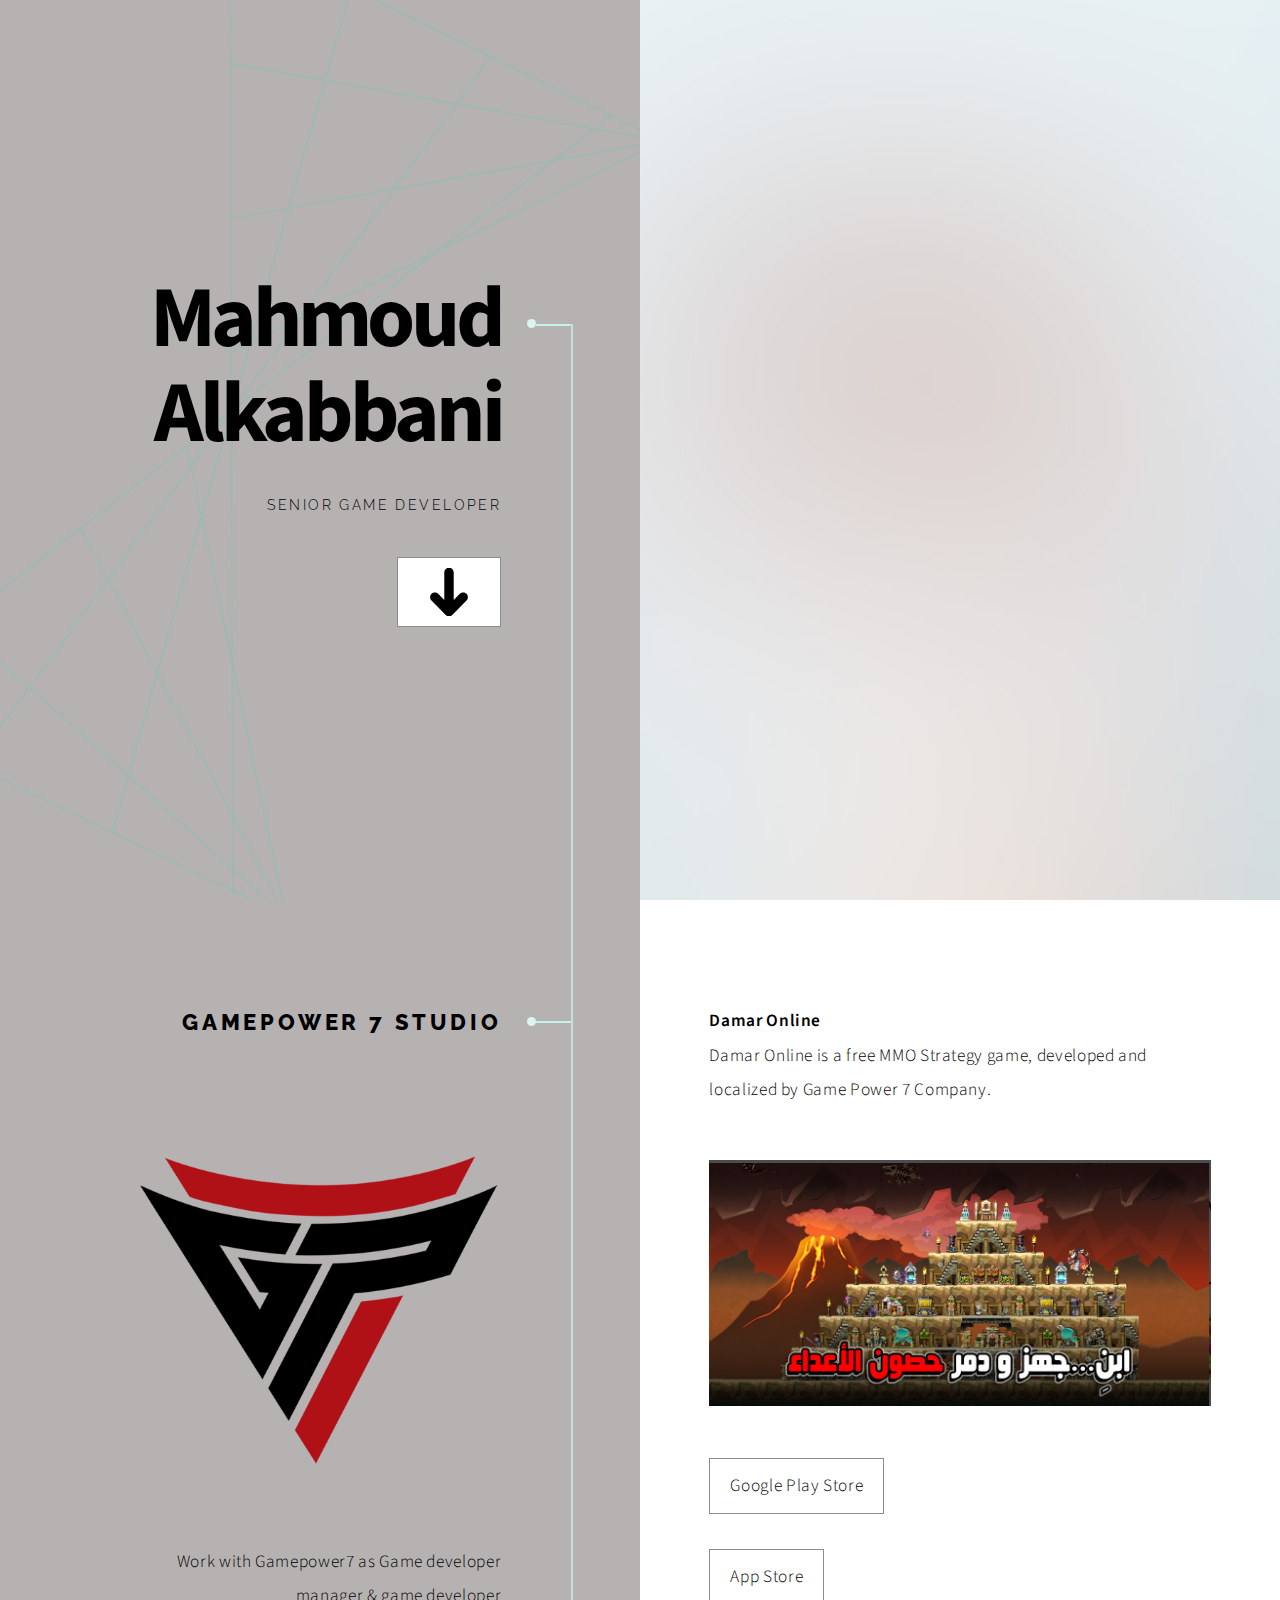
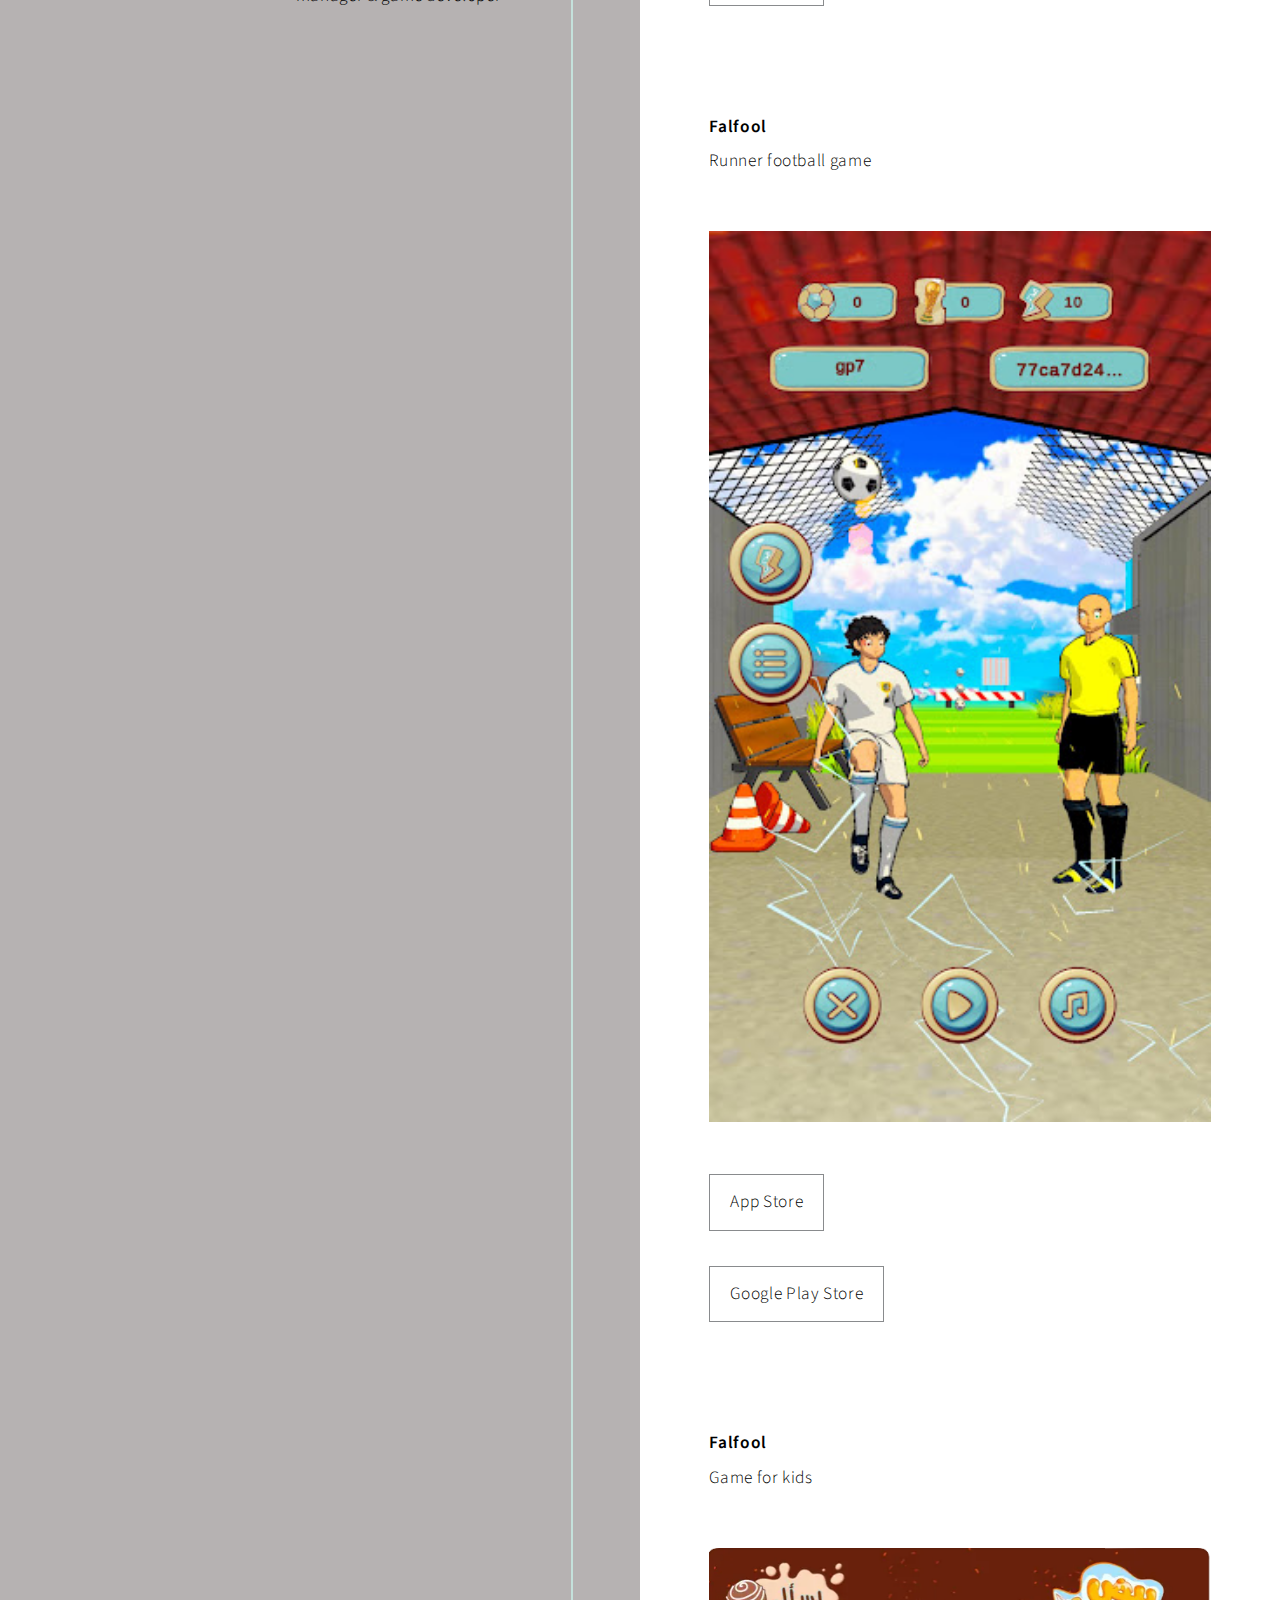
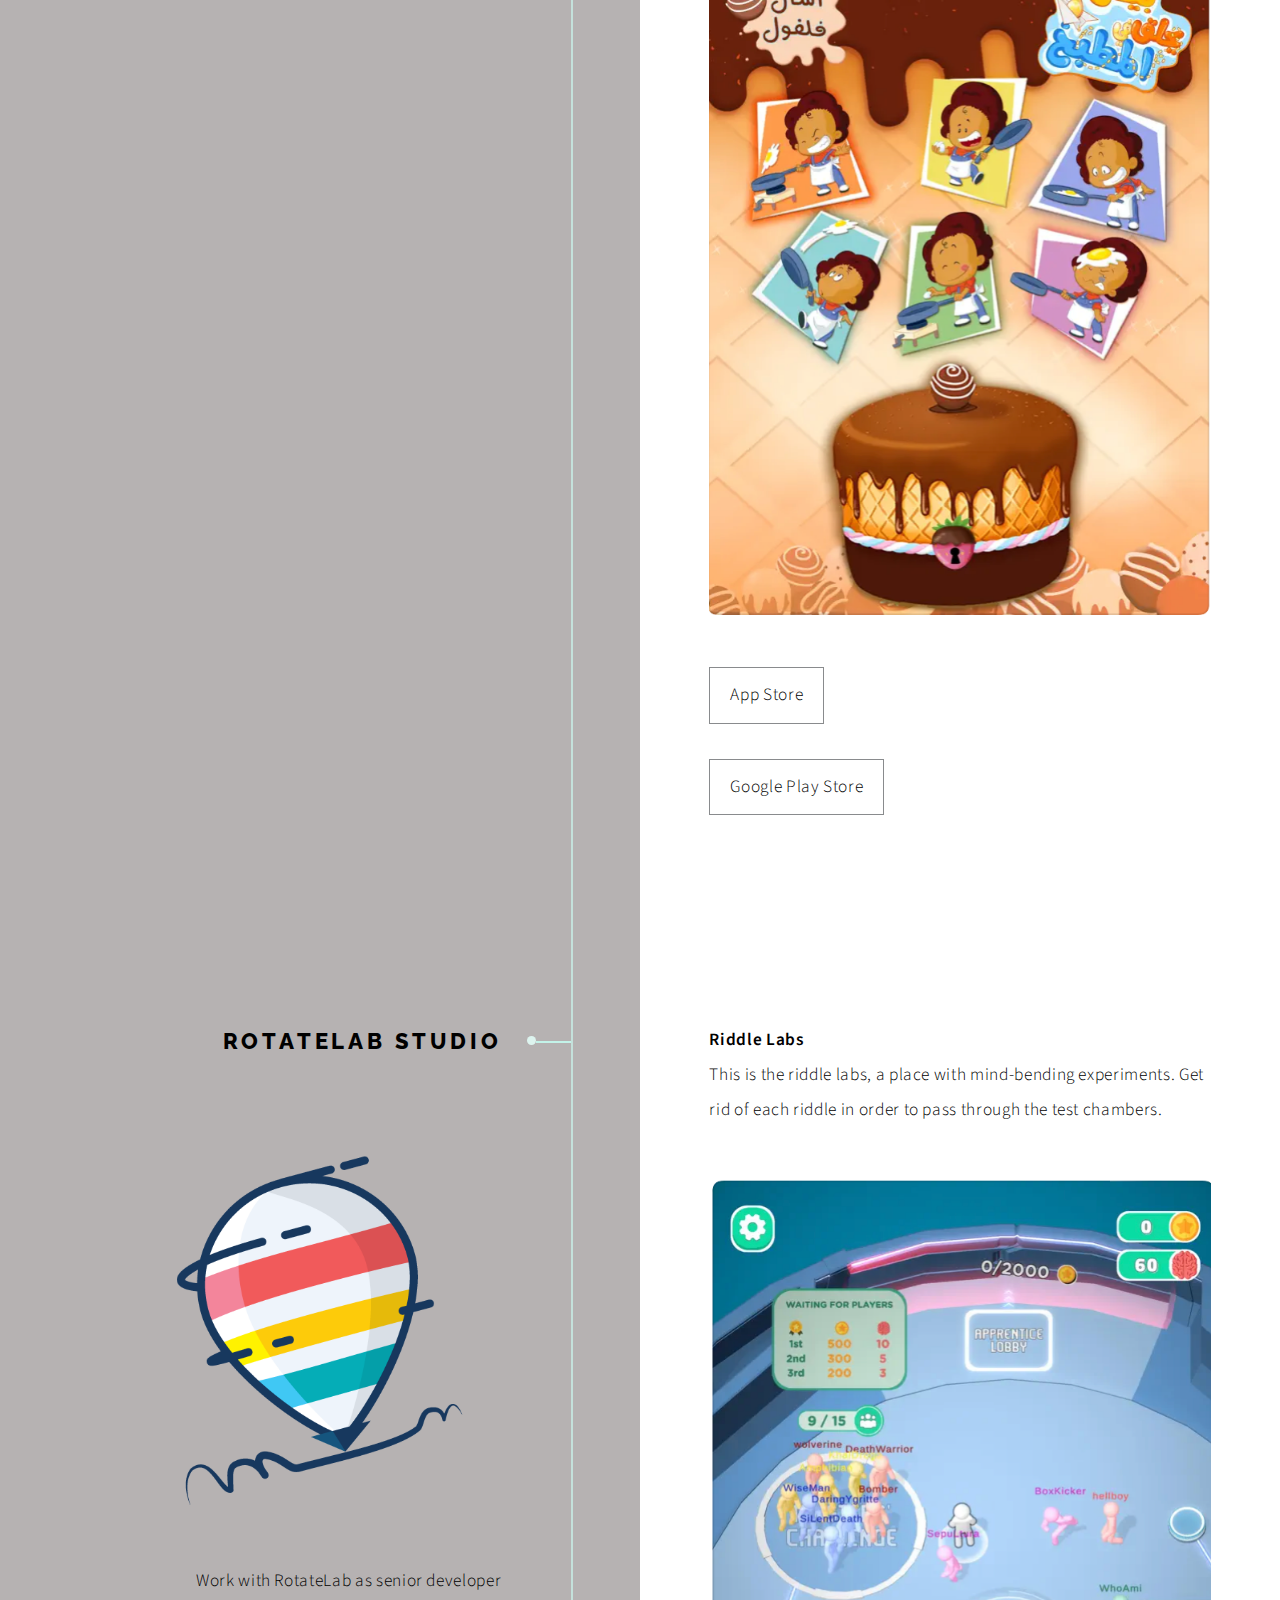
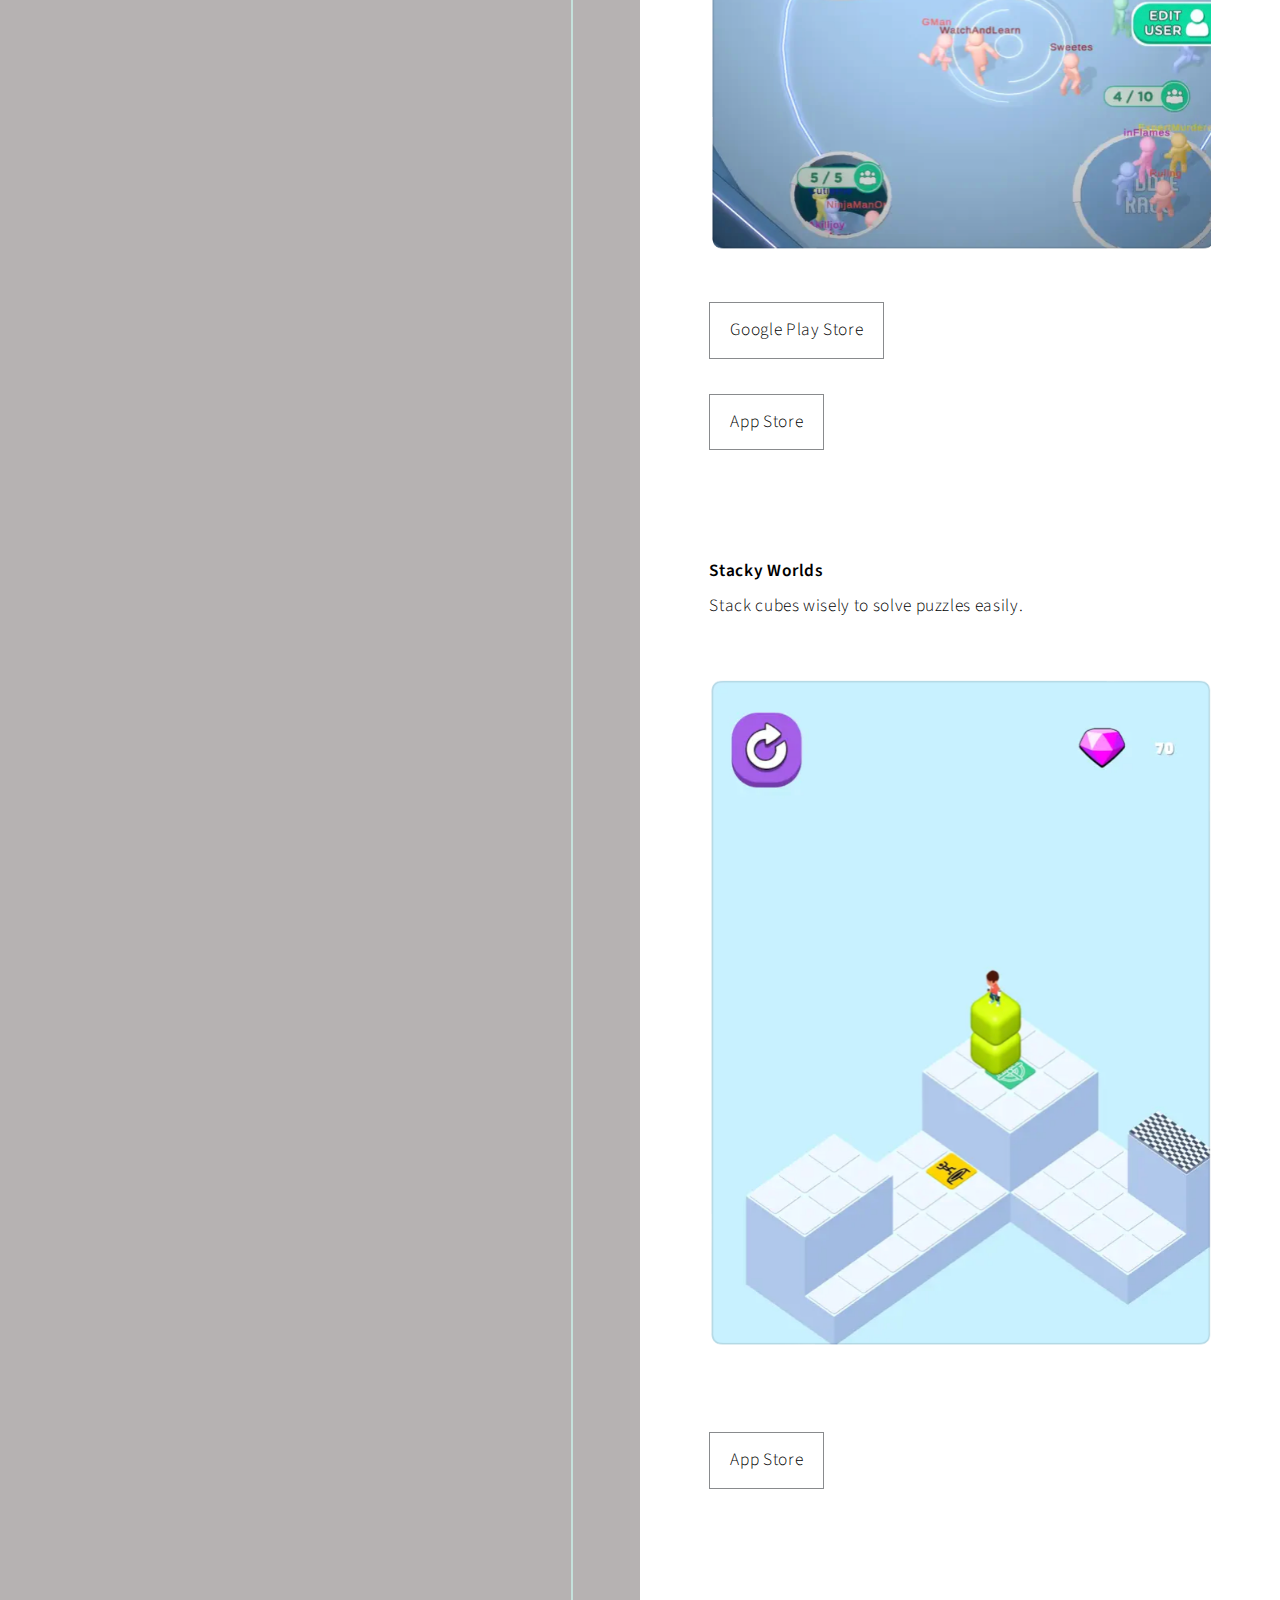
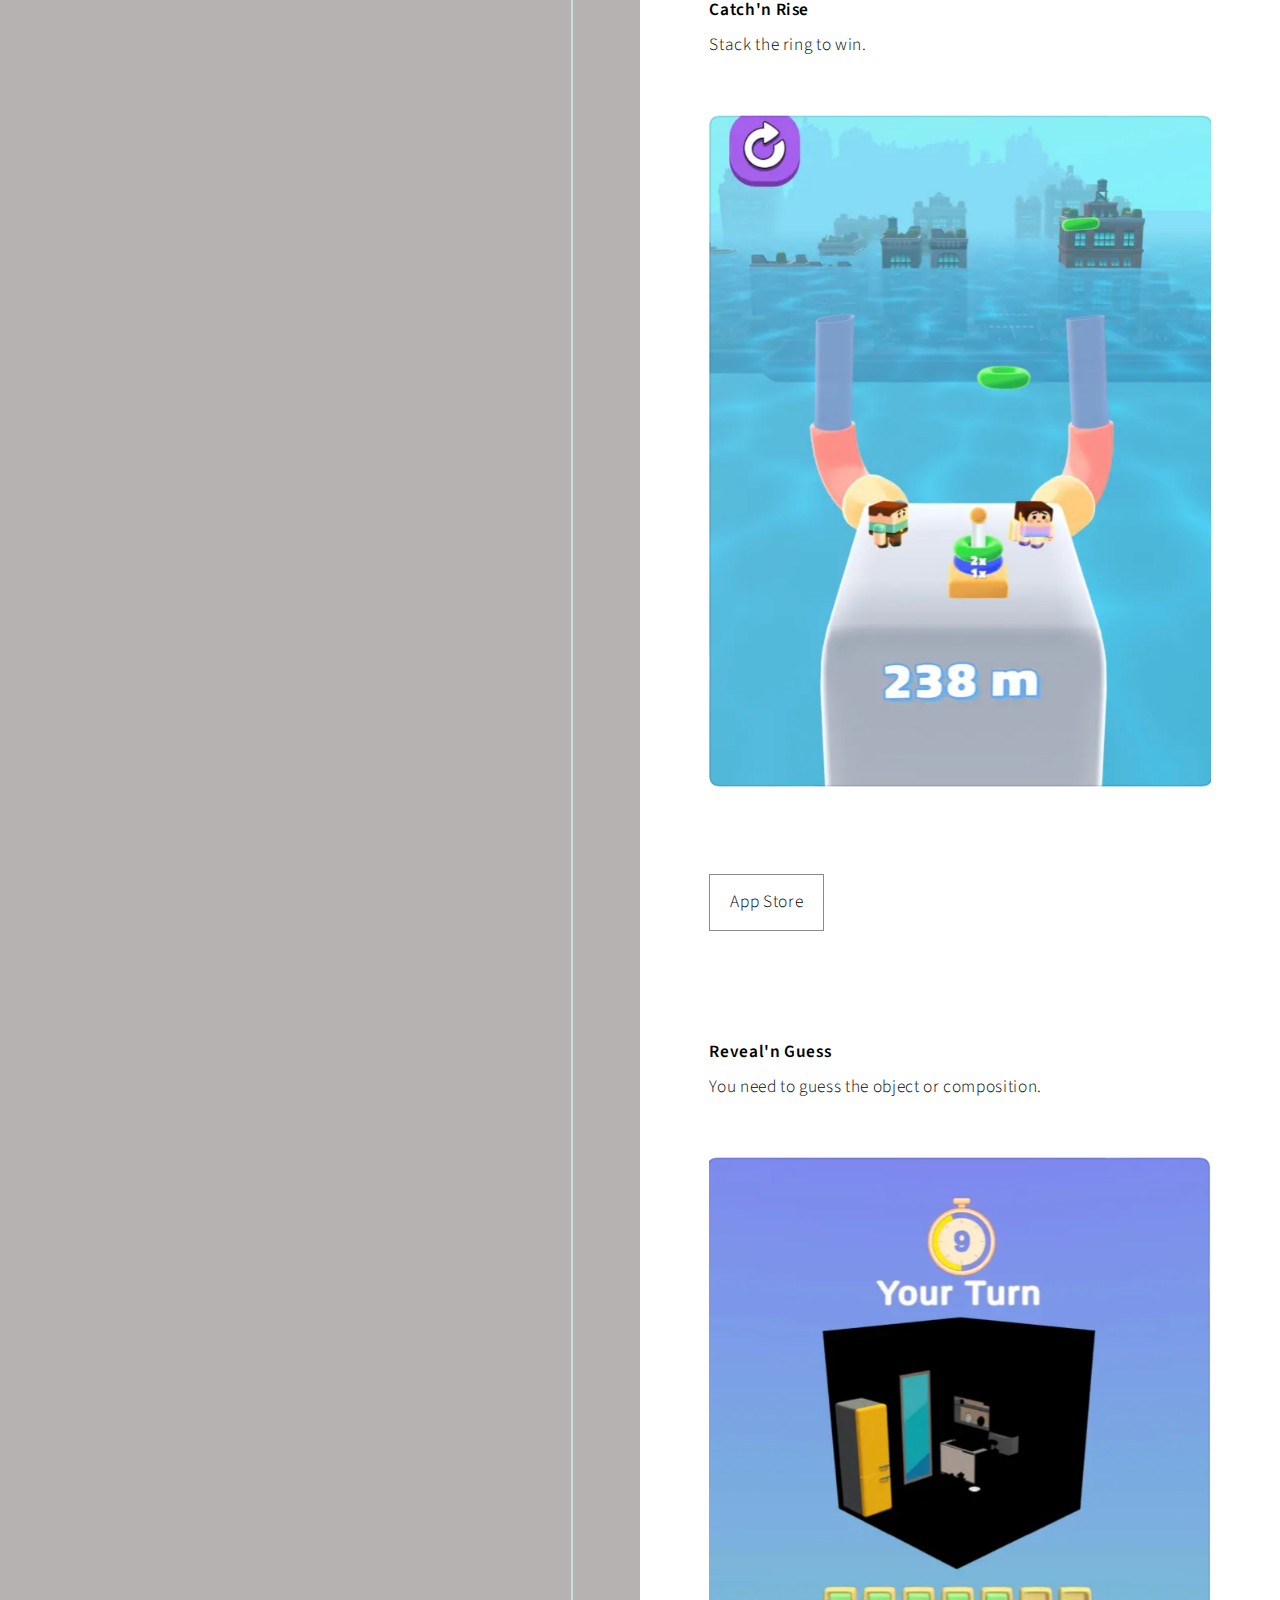
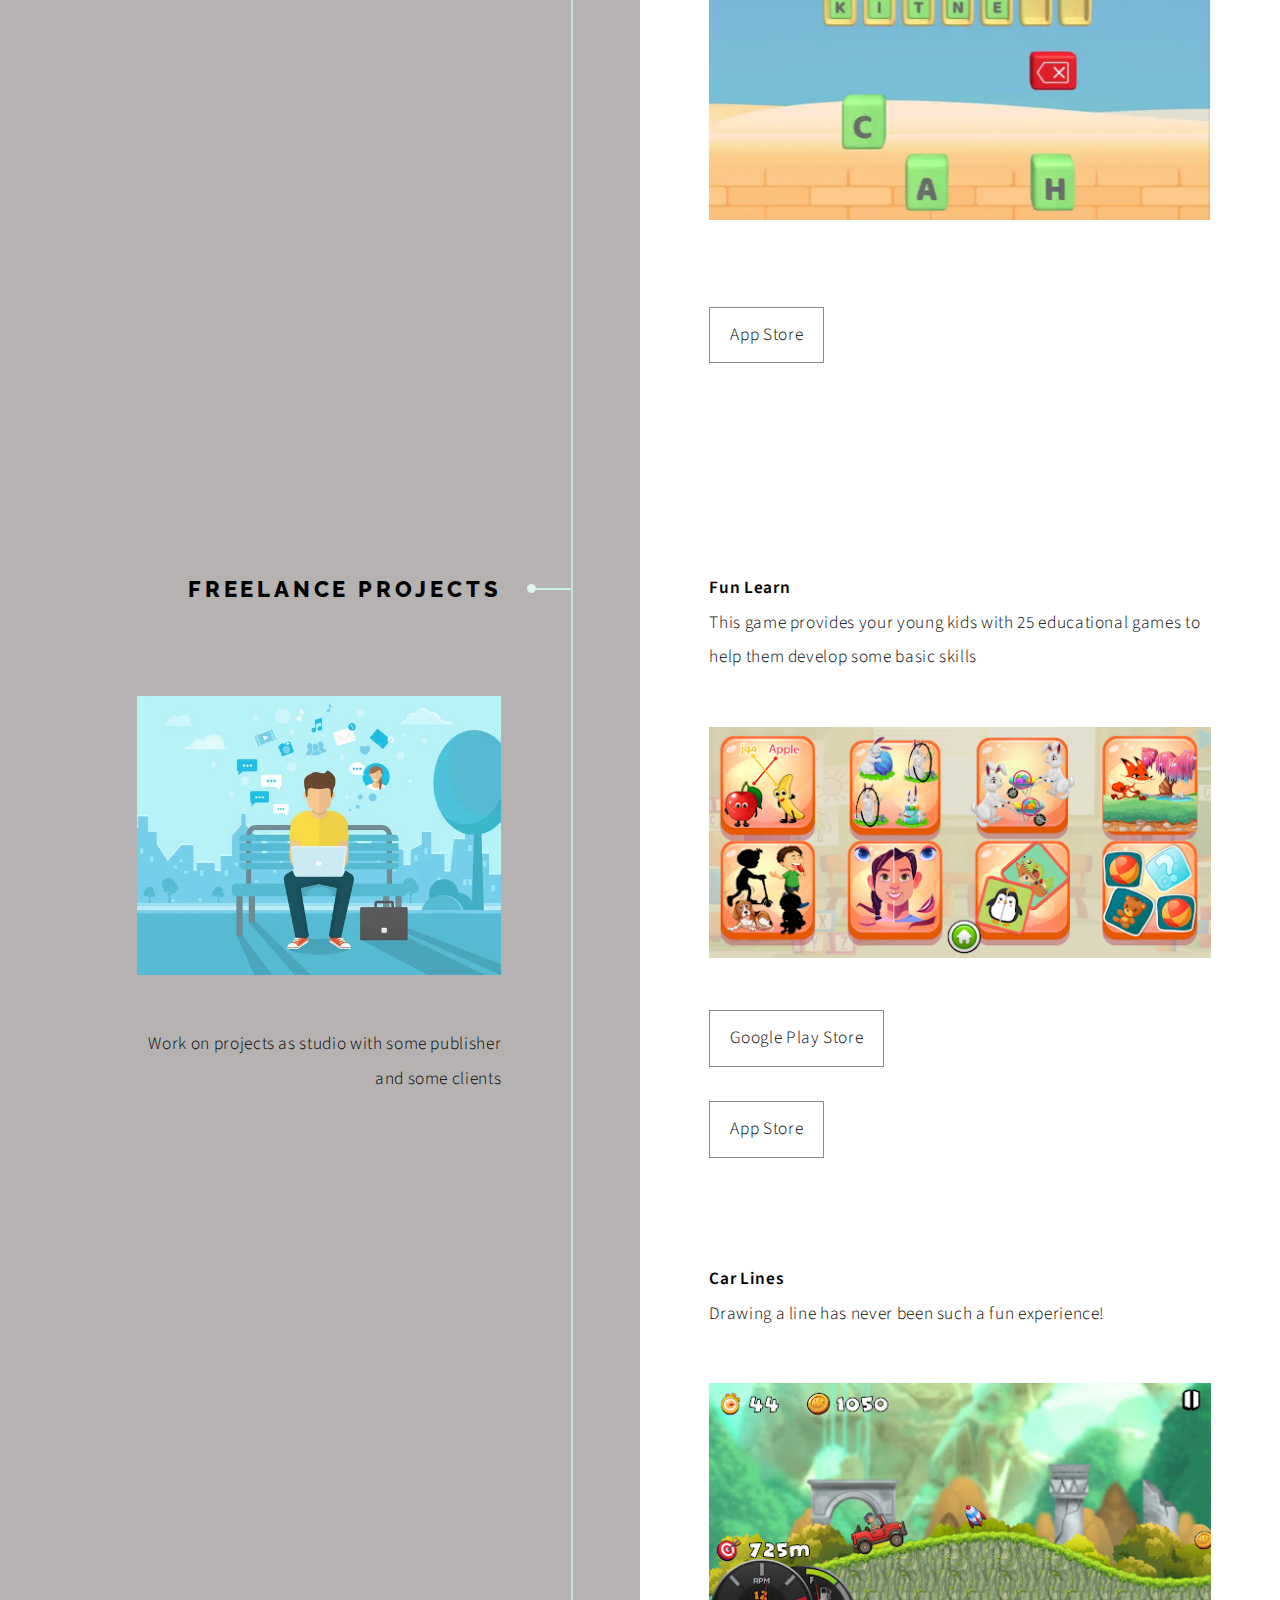
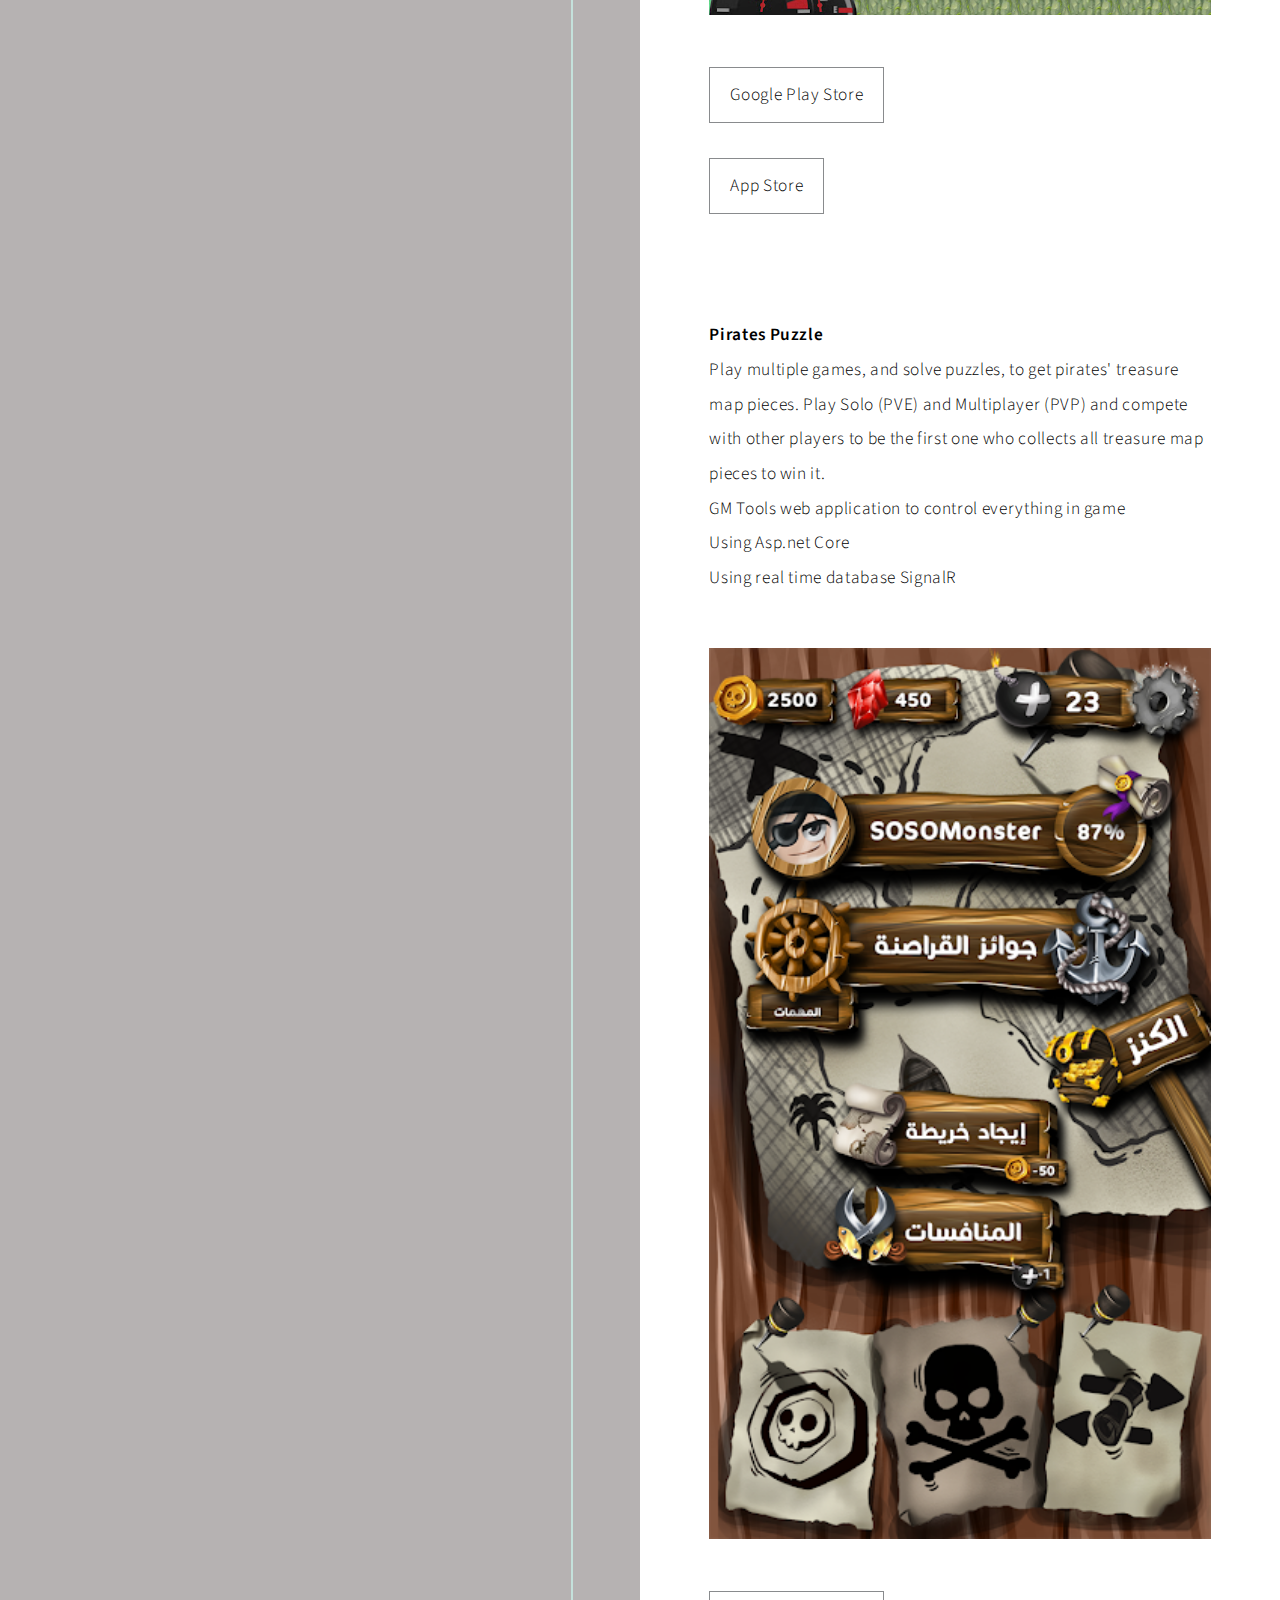
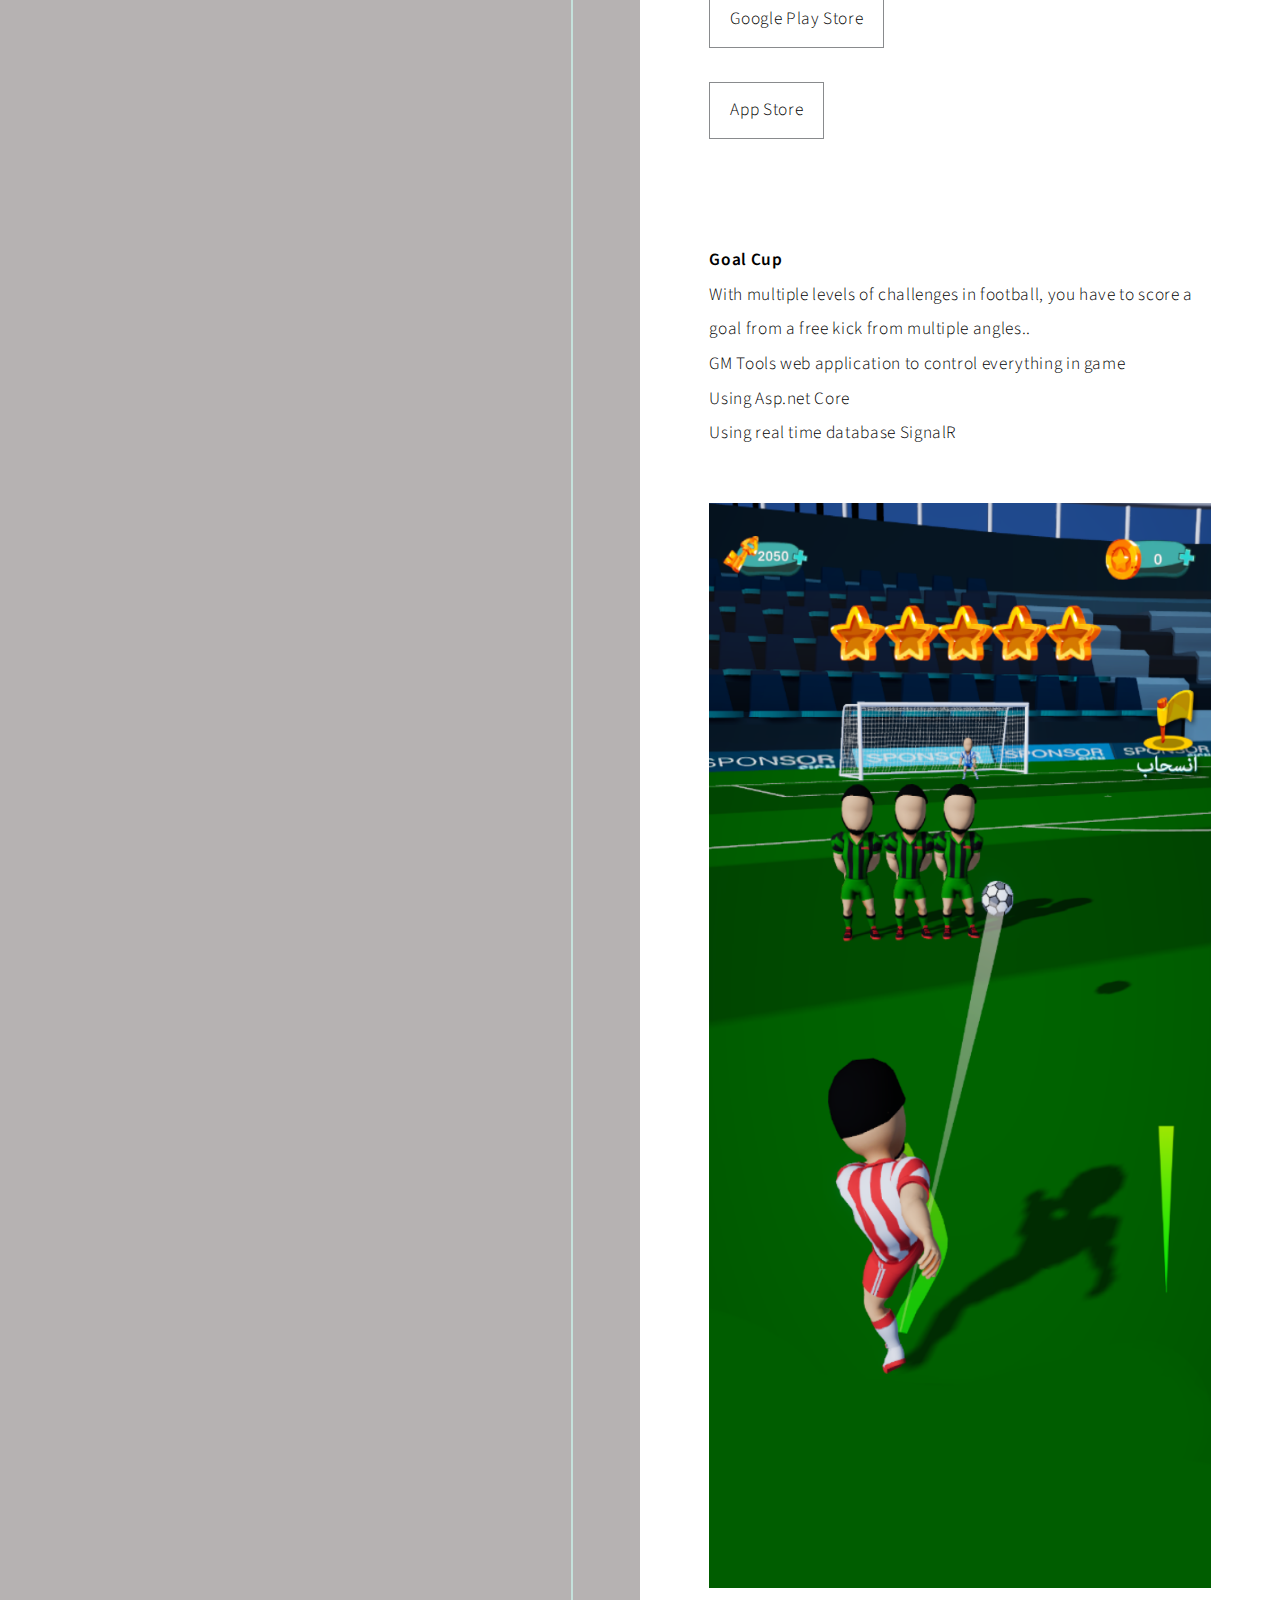
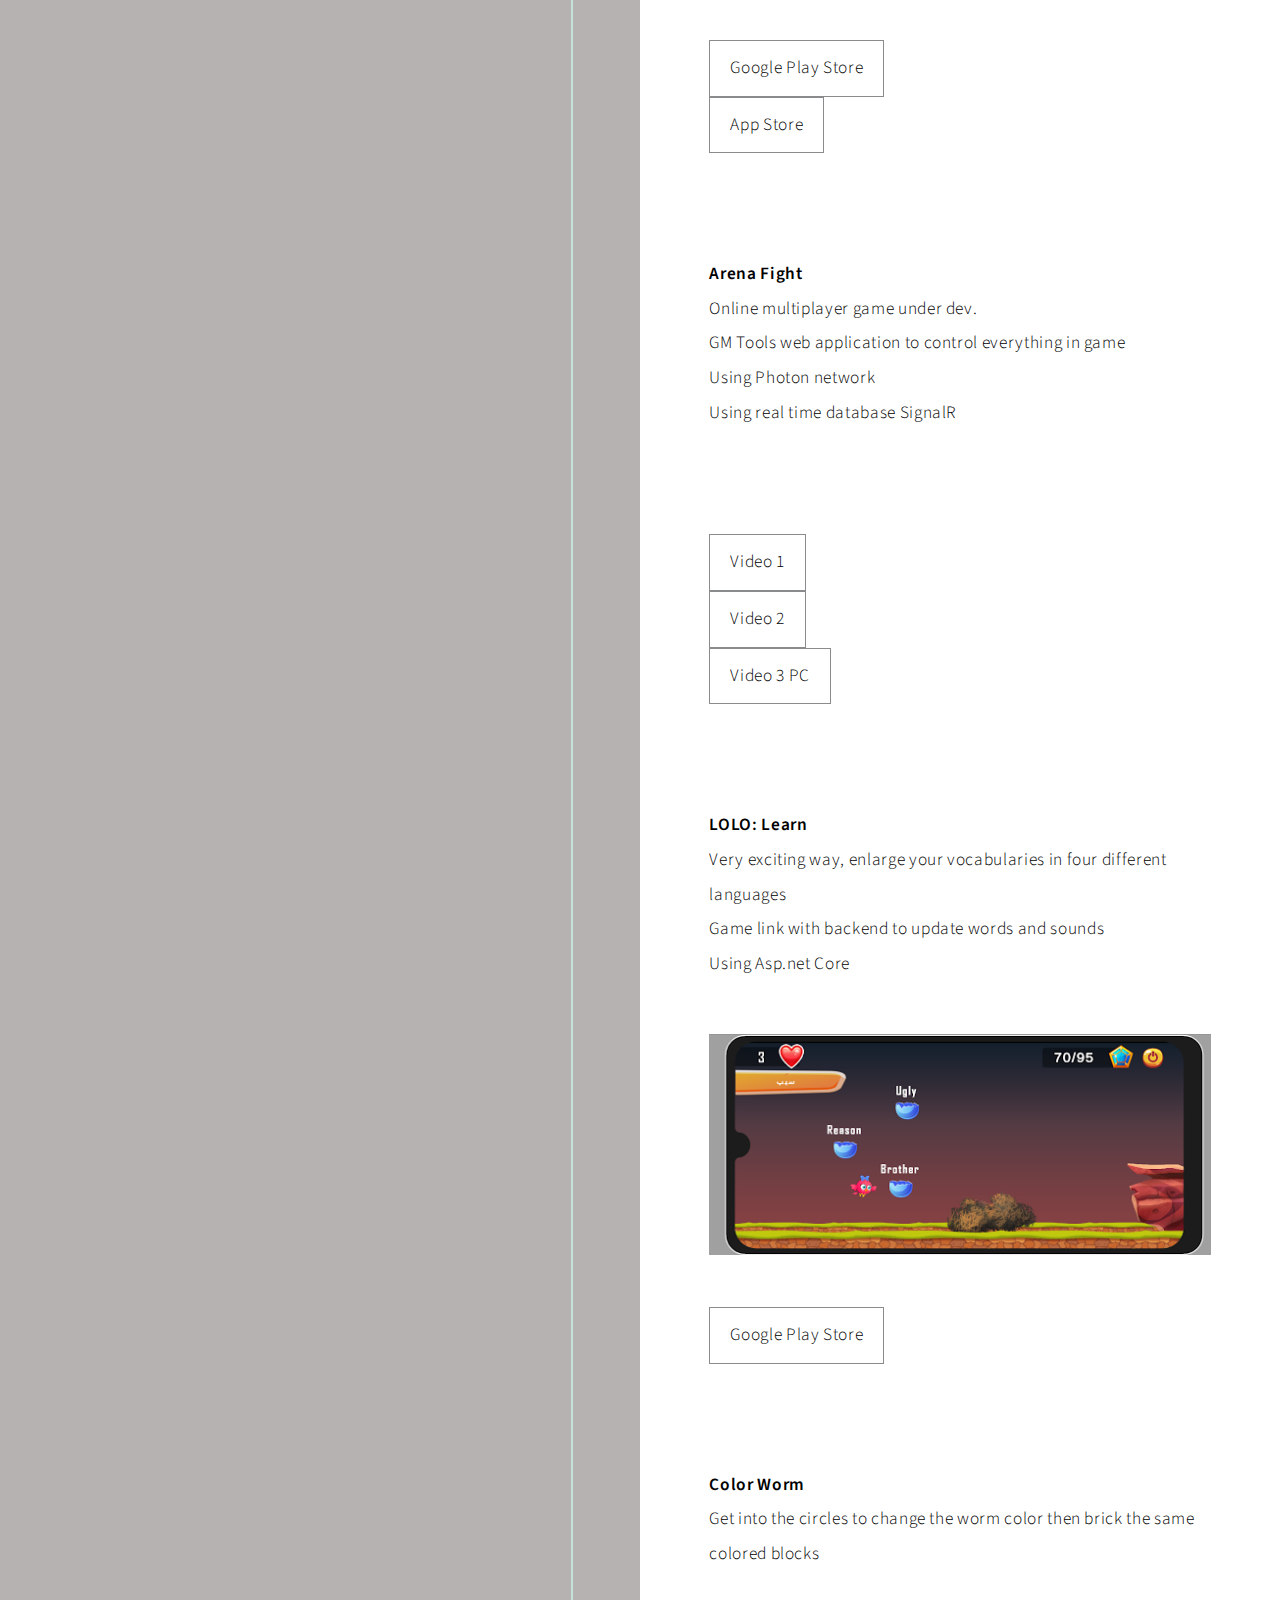
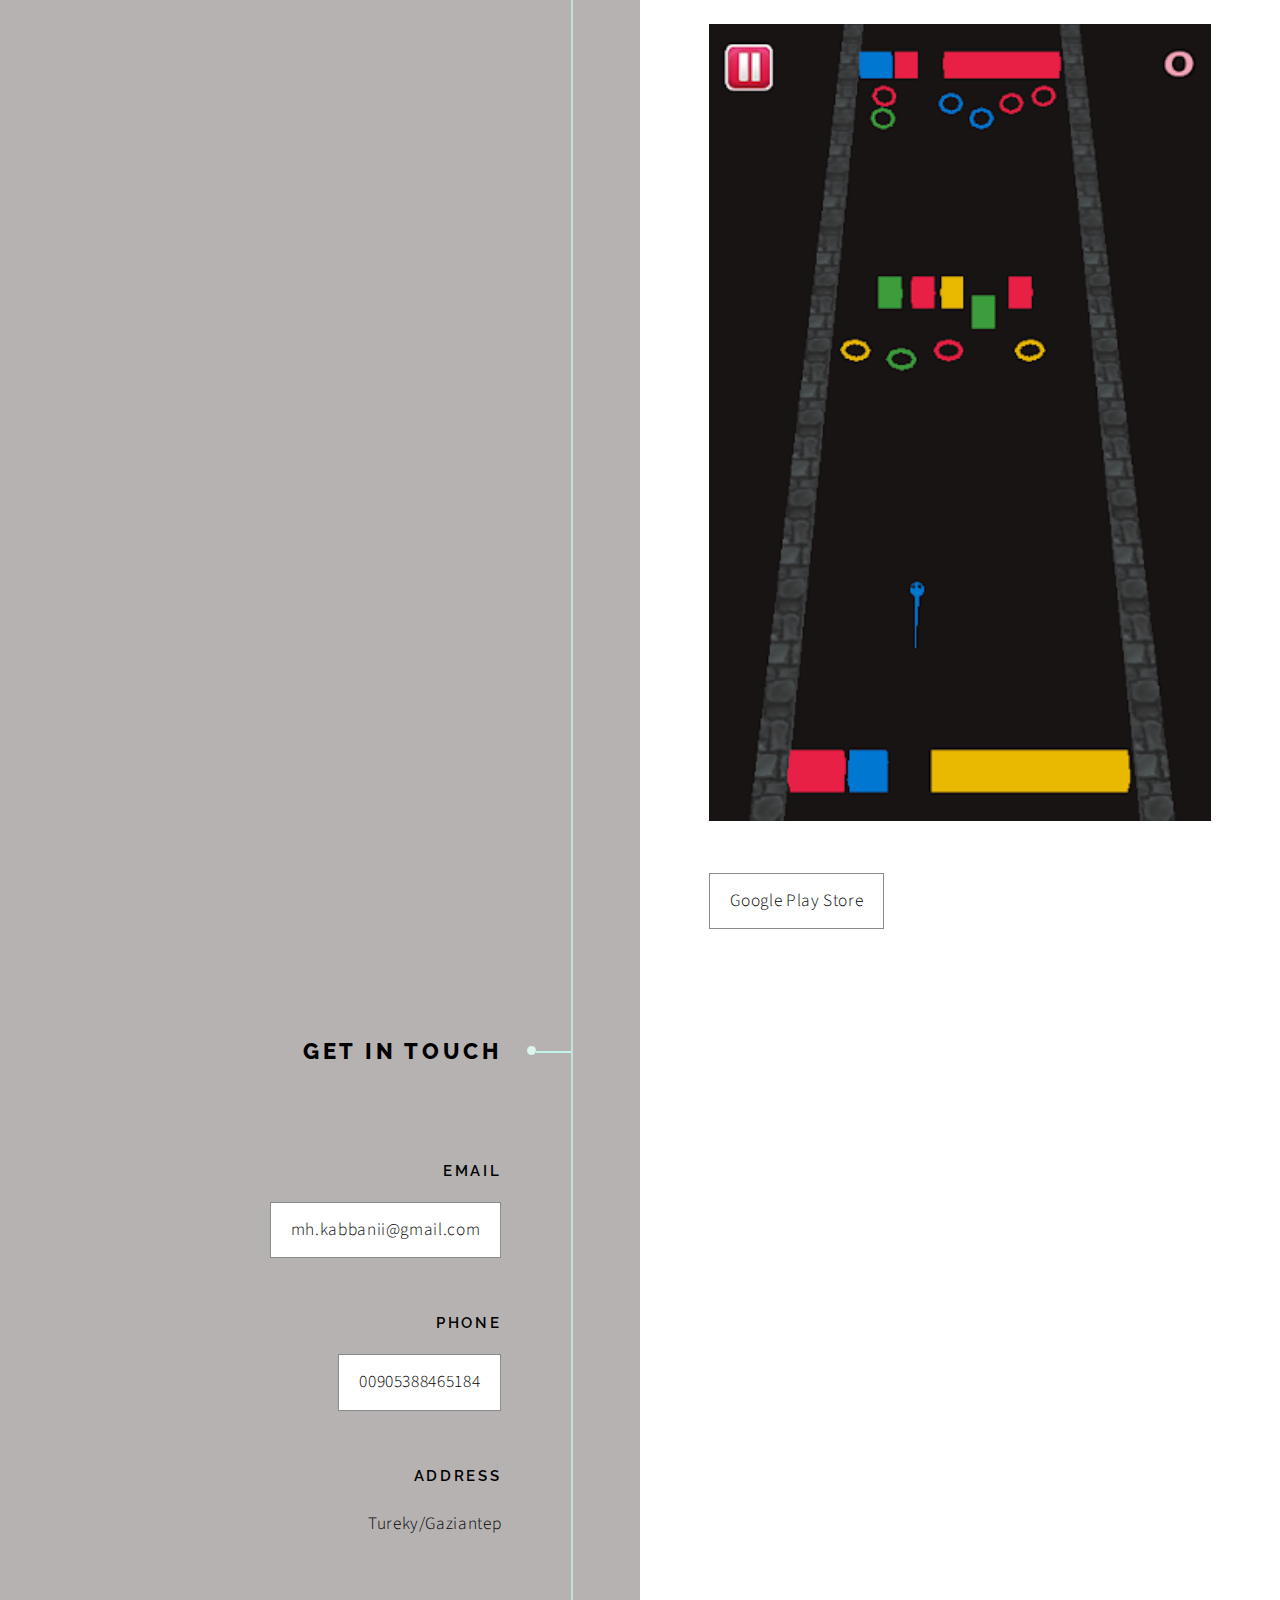
==== commit a81b912d: "." ====
--- a/index.html
+++ b/index.html
@@ -43,7 +43,7 @@
 							<p><strong>Damar Online</strong><br>Damar Online is a free MMO Strategy game, developed and localized by Game Power 7 Company.</p>
 							<span class="image main"><img src="images/damar.png" alt="" /></span>
 							<a href="https://play.google.com/store/apps/details?id=com.GamePower7.DOL&hl=en&gl=US">Google Play Store</a>
-							<br>
+							<br><br>
 							<a href="https://apps.apple.com/tr/app/damar-online/id1303569239?l">App Store</a>
 
 
@@ -54,7 +54,7 @@
 							
 							<a href="https://apps.apple.com/us/app/cup-يلا/id6444444237">App Store</a>
 
-							<br>
+							<br><br>
 							<a href="https://play.google.com/store/apps/details?id=com.GamePower7.YallaCup">Google Play Store</a>
 
 
@@ -67,7 +67,7 @@
 							
 							<a href="https://apps.apple.com/us/app/ألغاز-فلفول/id1320788575">App Store</a>
 
-							<br>
+							<br><br>
 							<a href="https://play.google.com/store/apps/details?id=com.GamePower7.Falfool">Google Play Store</a>
 
 
@@ -101,7 +101,7 @@
 								Get rid of each riddle in order to pass through the test chambers.</p>
 							<span class="image main"><img src="images/Ri.png" alt="" /></span>
 							<a href="https://play.google.com/store/apps/details?id=com.rotatelab.riddlelabs&hl=en&gl=US">Google Play Store</a>
-							<br>
+							<br><br>
 							<a href="https://apps.apple.com/us/app/riddle-labs/id1612033317">App Store</a>
 
 
@@ -166,7 +166,7 @@
 							<p><strong>Fun Learn</strong><br> This game provides your young kids with 25 educational games to help them develop some basic skills</p>
 							<span class="image main"><img src="images/funlearn.png" alt="" /></span>
 							<a href="https://play.google.com/store/apps/details?id=com.Apollo.FunLearn">Google Play Store</a>
-							<br>
+							<br><br>
 							<a href="https://apps.apple.com/us/app/fun-learn-for-kids/id1586143641">App Store</a>
 
 
@@ -175,7 +175,7 @@
 							<p><strong>Car Lines</strong><br> Drawing a line has never been such a fun experience!</p>
 							<span class="image main"><img src="images/CarLines.jpeg" alt="" /></span>
 							<a href="https://play.google.com/store/apps/details?id=com.Apollo.CarLines">Google Play Store</a>
-							<br>
+							<br><br>
 							<a href="https://apps.apple.com/us/app/car-lines/id1611767039">App Store</a>
 
 
@@ -188,7 +188,7 @@
 							
 							<span class="image main"><img src="images/puzzle.png" alt="" /></span>
 							<a href="https://play.google.com/store/apps/details?id=puzzletreasure.challengex.com">Google Play Store</a>
-							<br>
+							<br><br>
 							<a href="https://apps.apple.com/us/app/الكنز-المفقود/id1665530375">App Store</a>
 
 							<br><br><br><br>
--- a/assets/css/main.css
+++ b/assets/css/main.css
@@ -1883,8 +1883,8 @@
 		input[type="button"]:hover,
 		button:hover,
 		.button:hover {
-			box-shadow: inset 0 0 0 2px #2ee4bb;
-			color: #2ee4bb !important;
+			box-shadow: inset 0 0 0 2px #c8f9ee;
+			color: #aae4d6 !important;
 		}
 
 		input[type="submit"]:active,
@@ -1893,8 +1893,8 @@
 		button:active,
 		.button:active {
 			background-color: rgba(73, 252, 212, 0.25);
-			box-shadow: inset 0 0 0 2px #2ee4bb;
-			color: #2ee4bb !important;
+			box-shadow: inset 0 0 0 2px #c8fdf1;
+			color: #aff3e3 !important;
 		}
 
 		input[type="submit"].small,
@@ -2135,7 +2135,7 @@
 		input[type="url"]:focus,
 		select:focus,
 		textarea:focus {
-			border-color: #2ee4bb;
+			border-color: #a8c3bd;
 		}
 
 	label {
@@ -2256,8 +2256,8 @@
 
 		input[type="checkbox"]:focus + label:before,
 		input[type="radio"]:focus + label:before {
-			border-color: #49fcd4;
-			box-shadow: 0 0 0 1px #49fcd4;
+			border-color: #abd6cd;
+			box-shadow: 0 0 0 1px #a8c1bc;
 		}
 
 	input[type="checkbox"] + label:before {
@@ -3223,7 +3223,7 @@
 
 		#wrapper:before {
 			background-attachment: fixed;
-			background-color: #49fcd4;
+			background-color: #b6b2b2;
 			background-image: url("data:image/svg+xml;charset=utf8,%3Csvg xmlns='http://www.w3.org/2000/svg' viewBox='0 0 920 1750' x='0px' y='0px'%3E %3Cpath style='fill: rgba(67, 217, 184, 0.25)' d='M889.72,1137.55l-2.91-0.75l-364.39,282.94l-0.7-0.9l-0.51,0.11l-94.77-451.5l-32.51-15.75l-16.73-8.11l0,0.68 l-1.46,0l0-1.39l-1.89-0.92l-112.41-54.47l-0.29,1.03l-1.41-0.37l0.37-1.31l-34.14-16.54l-98.56-47.76l-0.59,0.81l-1.16-0.88 l0.42-0.57L11.43,766.33l-0.25,0.2l-0.9-1.15l102.87-79.98l0.08-0.1l0.02,0.02l116.68-90.72l-0.18-0.34l1.3-0.66l0.05,0.09 l100.5-78.14l-0.07-0.32l0.65-0.14l42.3-32.89l-0.15-54.54l-0.59,0.29l-0.64-1.31l1.23-0.6l-0.01-4.54l-0.33-122.47l-0.99,0.18 l-0.28-1.43l1.27-0.23l-0.4-147.49l-0.87-0.16l0.28-1.43l0.58,0.1l-0.35-127.48l-0.13-0.06l0.64-1.31L489.97,76.8l0.73,0.19 l-0.04,0.14l132.63,65.11l0.33-0.45l1.16,0.88l-0.16,0.22l114.21,56.07l0.45-0.35l0.72,0.93l47.89,23.51l2.76-1.36l0.56,4.61 l-3.32-1.63L571.52,330.88L375.95,482.93l0.66,239.95l51.12,243.57l222.53,107.83l236.23,60.93l2.27-1.77 M375.8,425.34l17.25-8.47 l36.13-127.75l-53.73,9.66L375.8,425.34z M551,241.05l38.19-52.2l-123.83-22.27l-34.13,120.68l98.99-17.81L551,241.05z M532.3,269.09l151.34-27.22l37.63-29.25l-130.48-23.47L532.3,269.09z M303.38,733.9l-2.36-4.48l-44.18-83.78L182.5,747.25 l40.78,36.46l52.69,47.11L303.38,733.9z M277.18,831.91l56.95,50.93L375.69,920l-0.13-49.23l-71.19-135L277.18,831.91z M303.96,731.86l41.93-148.25l-9.74-46.39L257.8,644.33L303.96,731.86z M304.94,733.73l9.55,18.12l61.05,115.78l-0.39-144.6 l-16.9-80.53l-11.71-55.81L304.94,733.73z M375.21,211.79l0.23,85.51l54.17-9.74l34.29-121.23l-88.87-15.98L375.21,211.79z M430.78,288.83l-17.88,63.21L394.81,416l44.01-21.6l90.15-123.23L430.78,288.83z M287.76,898.62l87.99,42.64l-0.05-19.29 l-91.37-81.71l-7.59-6.78l-14.88,52.59L287.76,898.62z M174.26,843.62l86.26,41.8l15-53.03l-93.89-83.95l-53.34,72.91L174.26,843.62 z M113.18,687.22L12.71,765.33l55.69,26.99l58.56,28.38l53.58-73.24l-34.83-31.14L113.18,687.22z M230.62,595.92l-116.27,90.4 l63.02,56.36l4.03,3.61l74.67-102.08l-7.47-14.17L230.62,595.92z M331.94,517.15l-100.15,77.86l25.25,47.88l78.71-107.59l-1.71-8.14 L331.94,517.15z M333.22,516.15l2.02,9.64l1.66,7.92l34.65-47.37L333.22,516.15z M337.31,535.63l9.43,44.95l26.67-94.3 L337.31,535.63z M347.39,583.66l27.74,132.16l-0.62-228.04L347.39,583.66z M374.7,21.83l0.35,127.02l89.27,16.06l24.61-87 L374.7,21.83z M490.25,78.56l-22.26,78.7l-2.24,7.91l124.39,22.37l10.23-13.99l22.04-30.12L490.25,78.56z M623.74,144.09 l-12.29,16.8l-19.71,26.95l131.07,23.58l14.73-11.45L623.74,144.09z M739,200.67l-13.3,10.34l-0.96,0.74l58.14,10.46L739,200.67z M723.19,212.96l-25.33,19.69l-11.14,8.66l97.03-17.45L723.19,212.96z M782.89,225.5l-98.64,17.74l-107.06,83.23L782.89,225.5z M631.68,282.26l49.48-38.47l-150.1,27l-89.41,122.22l129.1-63.37L631.68,282.26z M565.06,334.05l-125.28,61.5l-45.94,62.8 l-14.96,20.44L565.06,334.05z M425.31,412.87l11.65-15.93l-42.69,20.96l-13.66,48.3l-3.58,12.67L425.31,412.87z M392.51,418.76 l-16.71,8.2l0.01,4.72l0.12,45.68L392.51,418.76z M377.21,941.96l21.37,10.36l24.14,11.7l-45.56-40.74L377.21,941.96z M377.15,921.31l34.83,31.15l12.57,11.24l-47.53-90.14L377.15,921.31z M376.63,730.07l0.38,140.33l48.29,91.59L376.63,730.07z M806.29,1197.48l75.8-58.86l-28.56,11.47l-25.6,10.28l14.96,7.25l-0.64,1.31l-16.16-7.83l-124.76,50.1l40.56,36.27L806.29,1197.48z M522.43,1146.18l58.88,111.66l52.71-21.17l64.61-25.95l-75.11-67.17L522.43,1146.18z M621.92,1142.14l-115.78-103.53l-46.8-12.07 l62.33,118.2l7.06-0.18L621.92,1142.14z M700.14,1210.12l124.19-49.87l-42.89-20.78l-155.8,4.04L700.14,1210.12z M679.7,1295.77 l61.03-47.39l-40.9-36.57l-117.85,47.32l42.09,79.82L679.7,1295.77z M522.48,1417.85l1.83-1.42l98.6-76.56l-42.28-80.19 l-84.25,33.83L522.48,1417.85z M496.08,1292.06l83.87-33.68l-59.14-112.16l-55.04,1.43L496.08,1292.06z M465.46,1146.2l54.58-1.42 l-62.61-118.74l-18.03-4.65l0.36-1.41l16.74,4.32l-27.63-52.4L465.46,1146.2z M458.42,1024.79l45.35,11.7l-74.14-66.29 L458.42,1024.79z M431.46,969.87l75.38,67.41l136.26,35.15L431.46,969.87z M649.76,1075.65l-140.54-36.25l114.83,102.68l154.53-4.01 L649.76,1075.65z M656.92,1077.5l124.84,60.5l51.97-1.35l47.7-1.24L656.92,1077.5z M784.62,1139.38l41.54,20.13l56.45-22.67 L784.62,1139.38z'/%3E %3C/svg%3E");
 			background-position: -50% 10%;
 			background-repeat: repeat-y;
@@ -3291,7 +3291,7 @@
 		}
 
 			#wrapper > section > header:before {
-				background: #43d9b8;
+				background: #c4e1db;
 				content: '';
 				display: block;
 				margin-top: 1rem;
@@ -3304,7 +3304,7 @@
 			}
 
 				#wrapper > section > header h1:before, #wrapper > section > header h2:before {
-					background: #43d9b8;
+					background: #c3f3e9;
 					content: '';
 					display: block;
 					height: 2px;
@@ -3313,7 +3313,7 @@
 				}
 
 				#wrapper > section > header h1:after, #wrapper > section > header h2:after {
-					background: #43d9b8;
+					background: #ddf4ef;
 					border-radius: 0.5rem;
 					content: '';
 					display: block;
@@ -3873,6 +3873,24 @@
 		width: 100vw;
 	}
 
+
+
+
+	  a:link, a:visited {
+		background-color: white;
+		color: black;
+		border: 1px solid rgb(137, 139, 141);
+		padding: 10px 20px;
+		text-align: center;
+		text-decoration: none;
+		display: inline-block;
+	  }
+	  
+	  a:hover, a:active {
+		background-color: rgb(73, 74, 75);
+		color: white;
+	  }
+
 	@media screen and (max-width: 1280px) {
 
 		body.is-ie #wrapper section > footer {
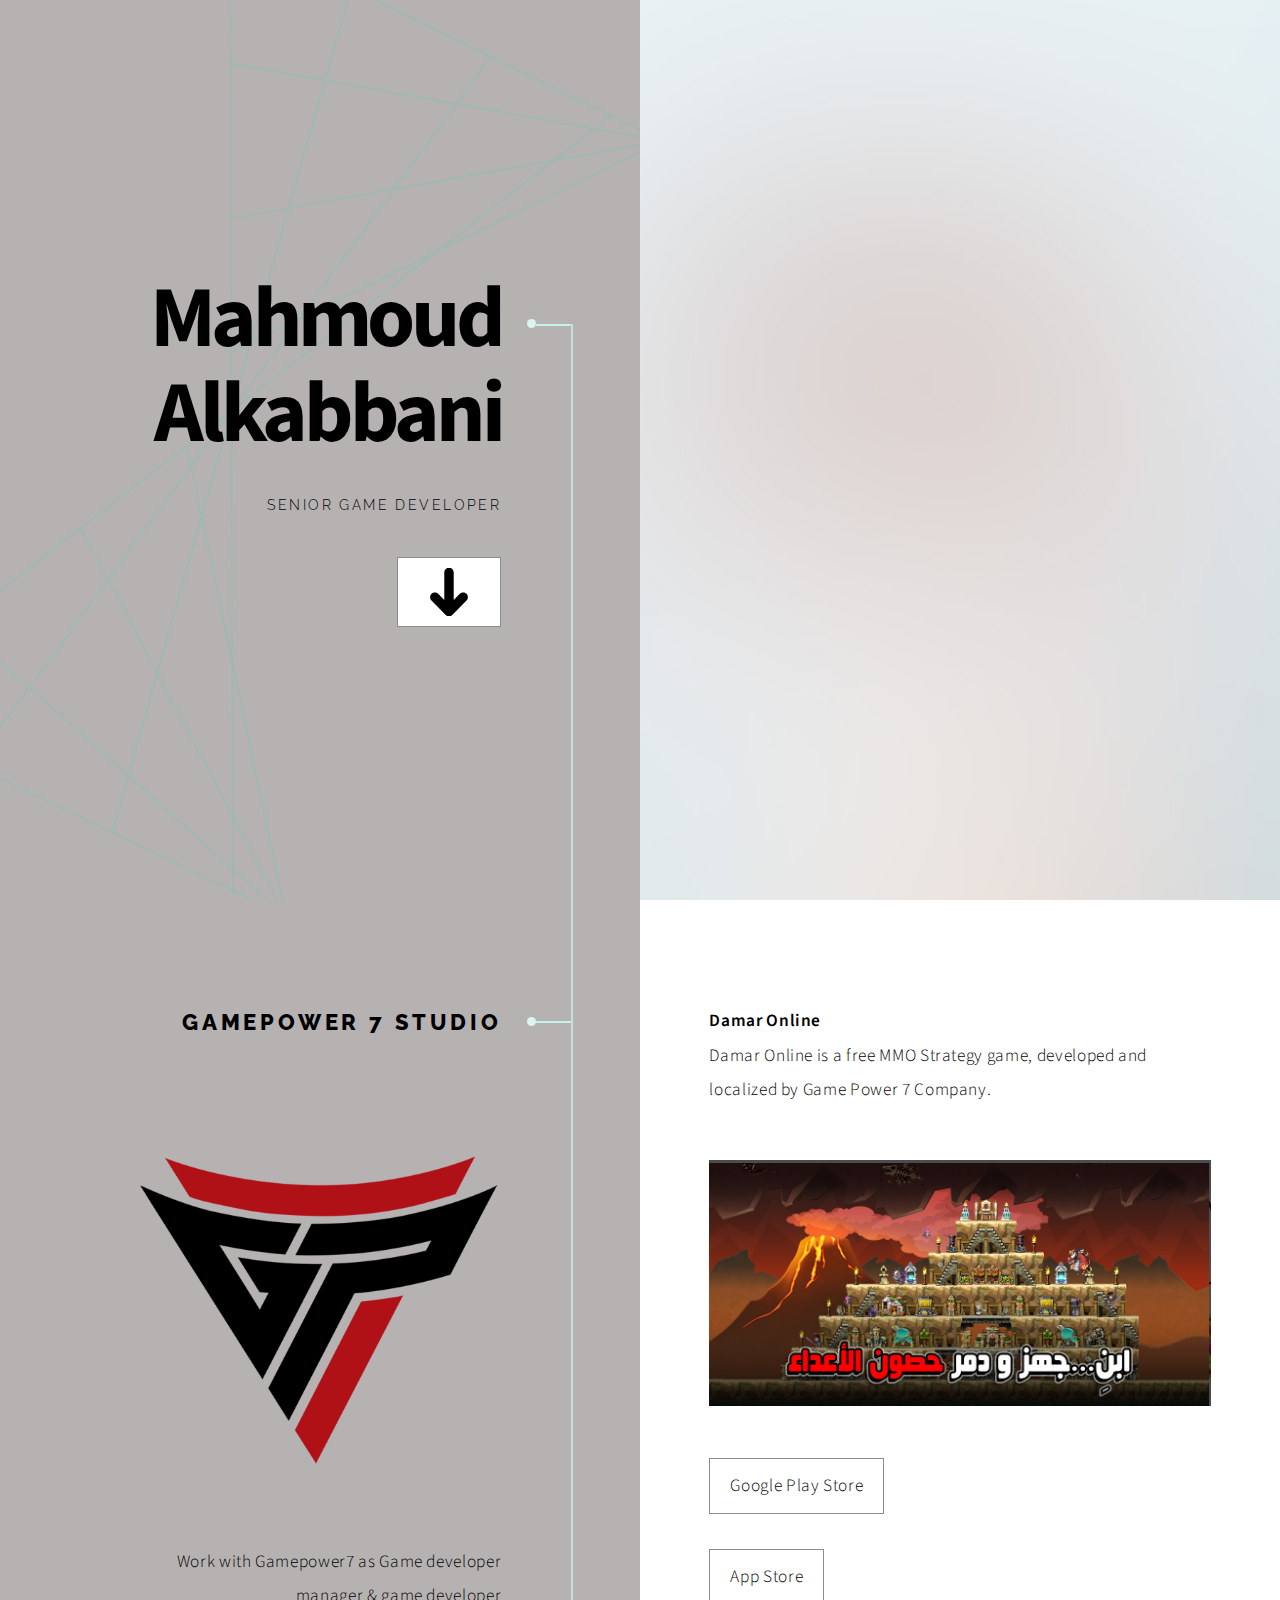
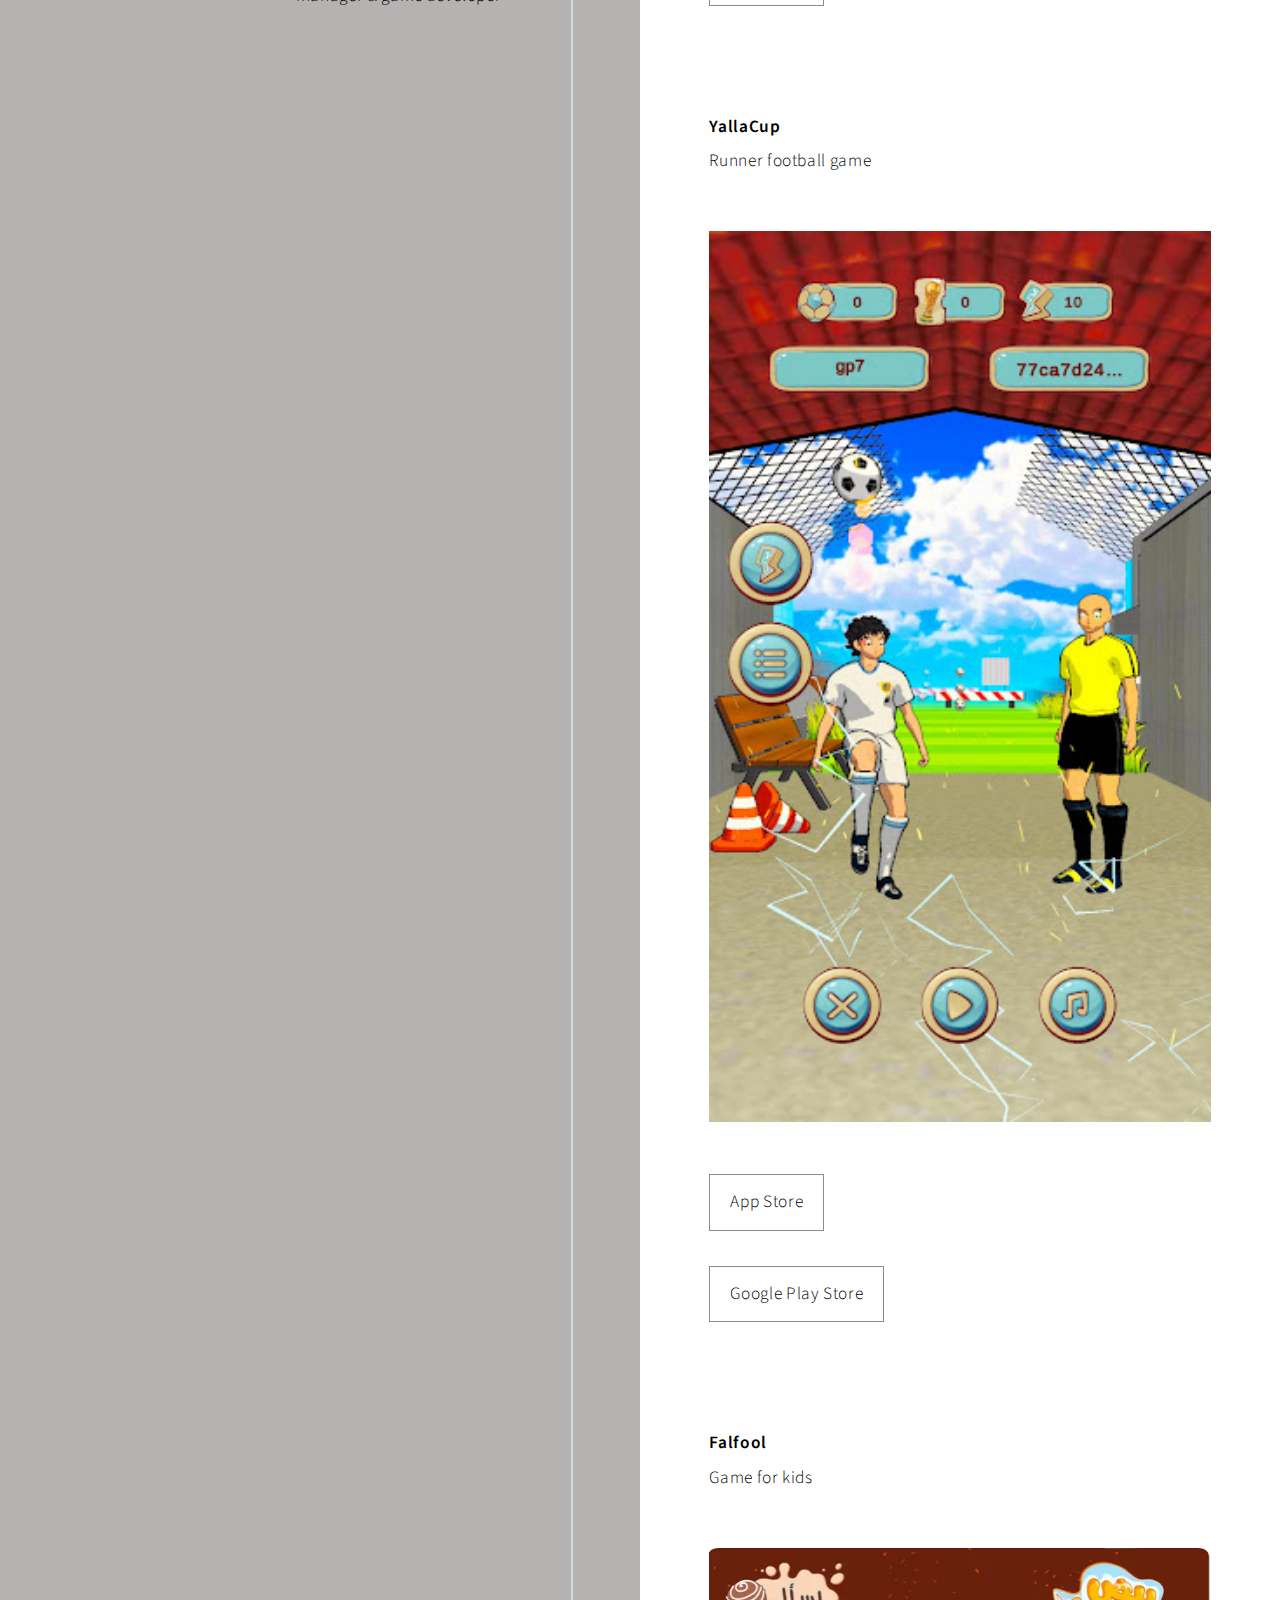
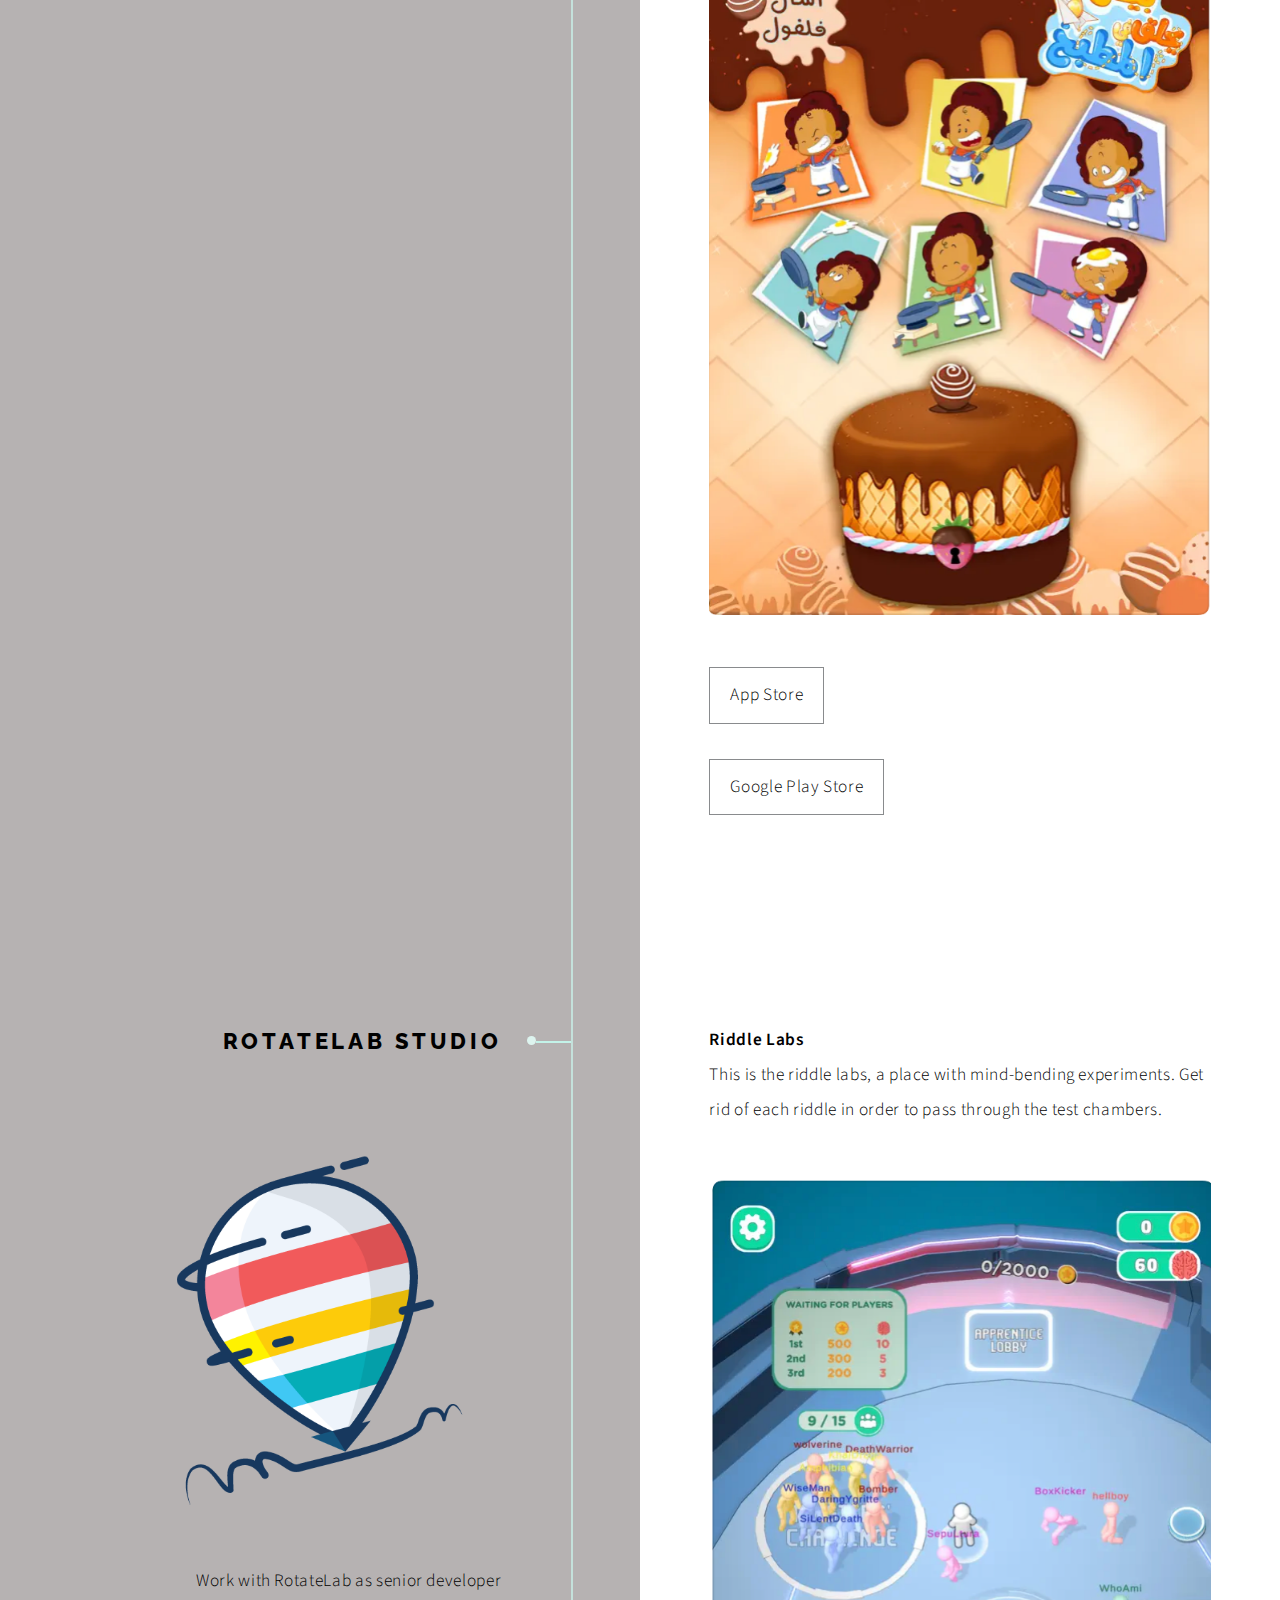
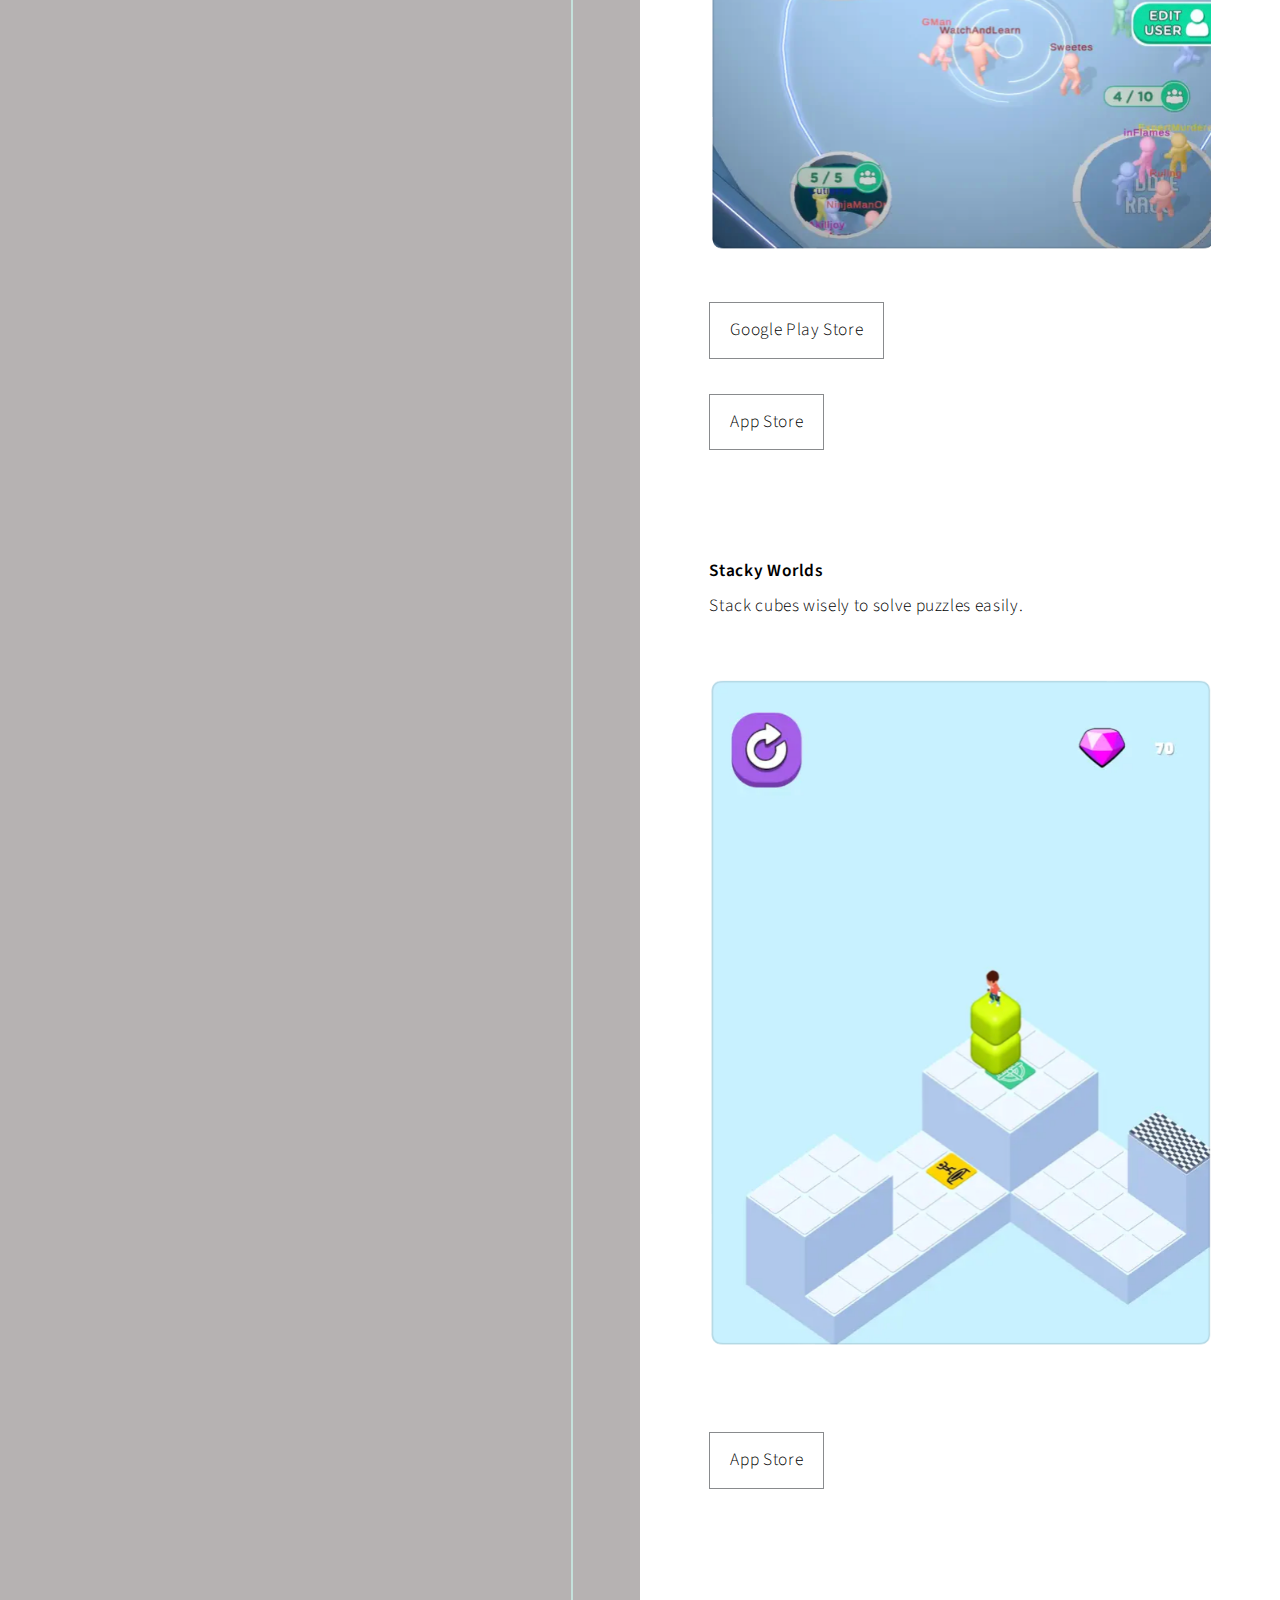
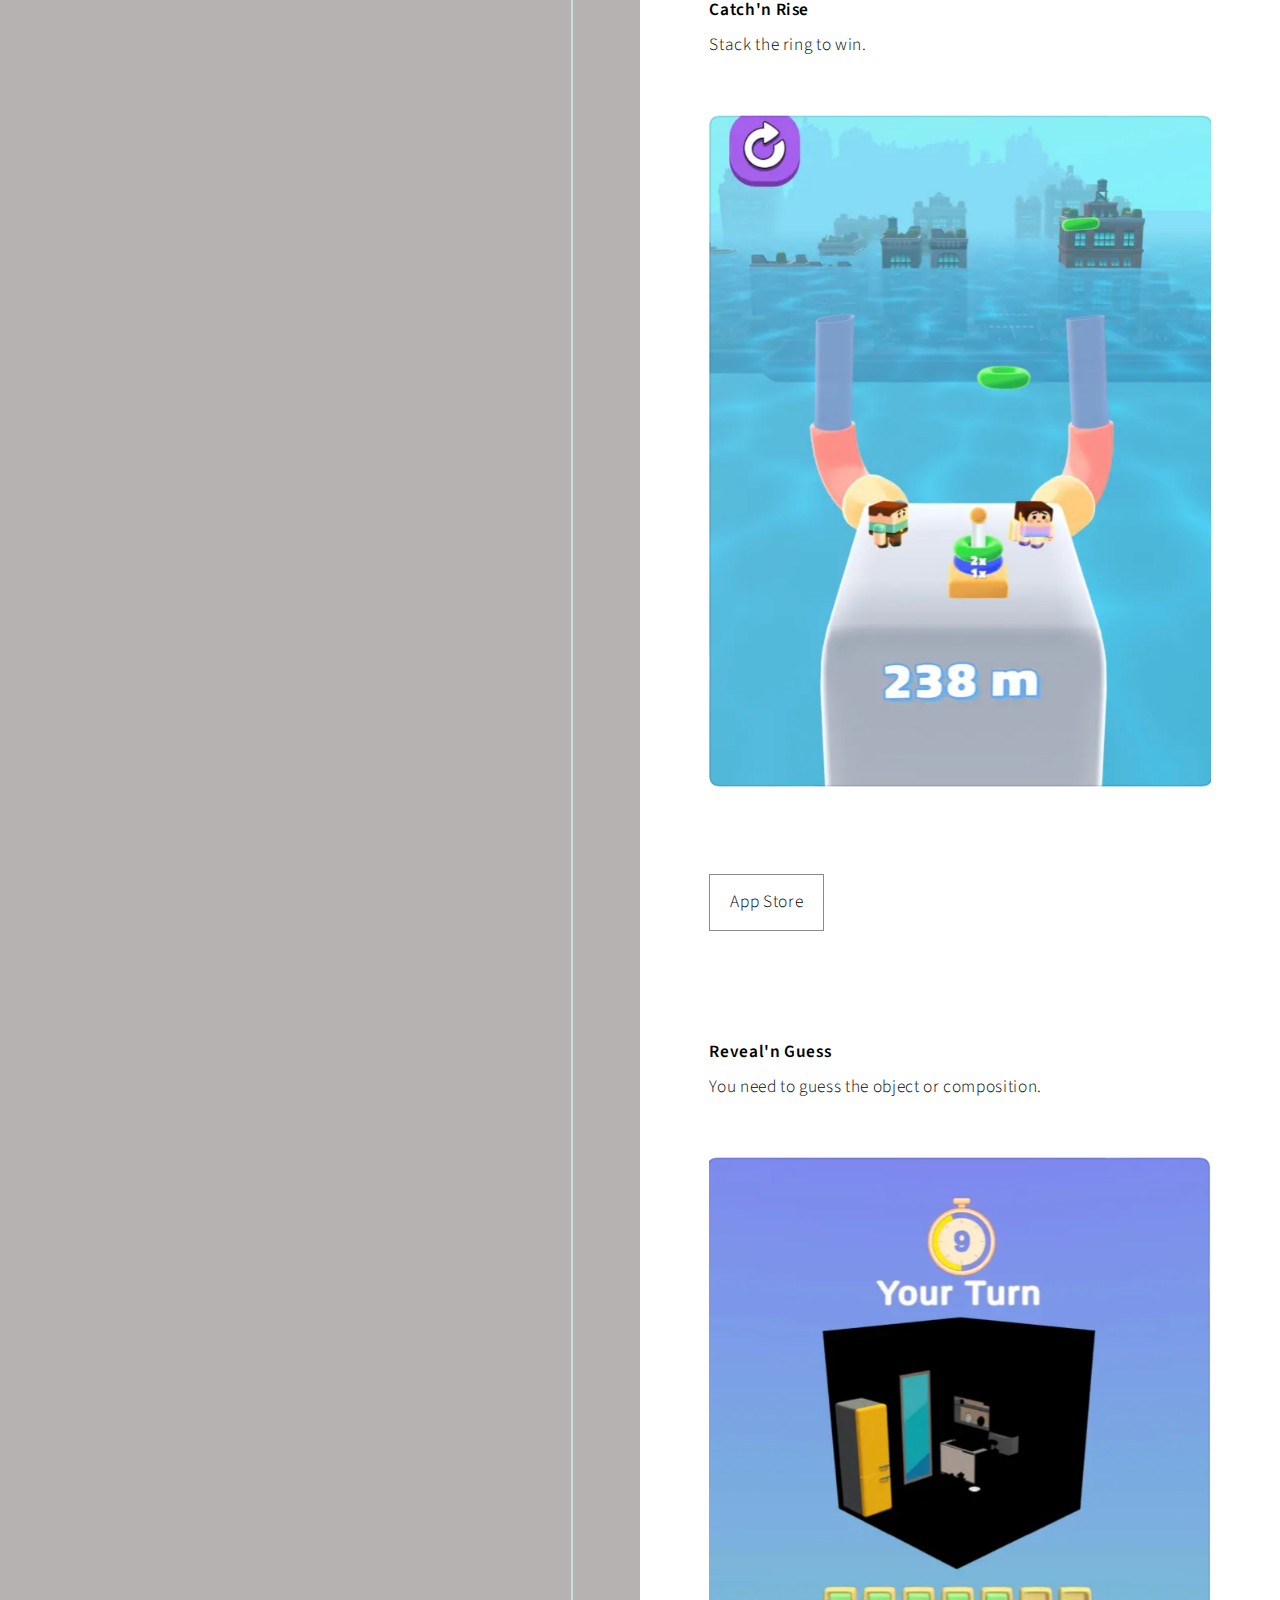
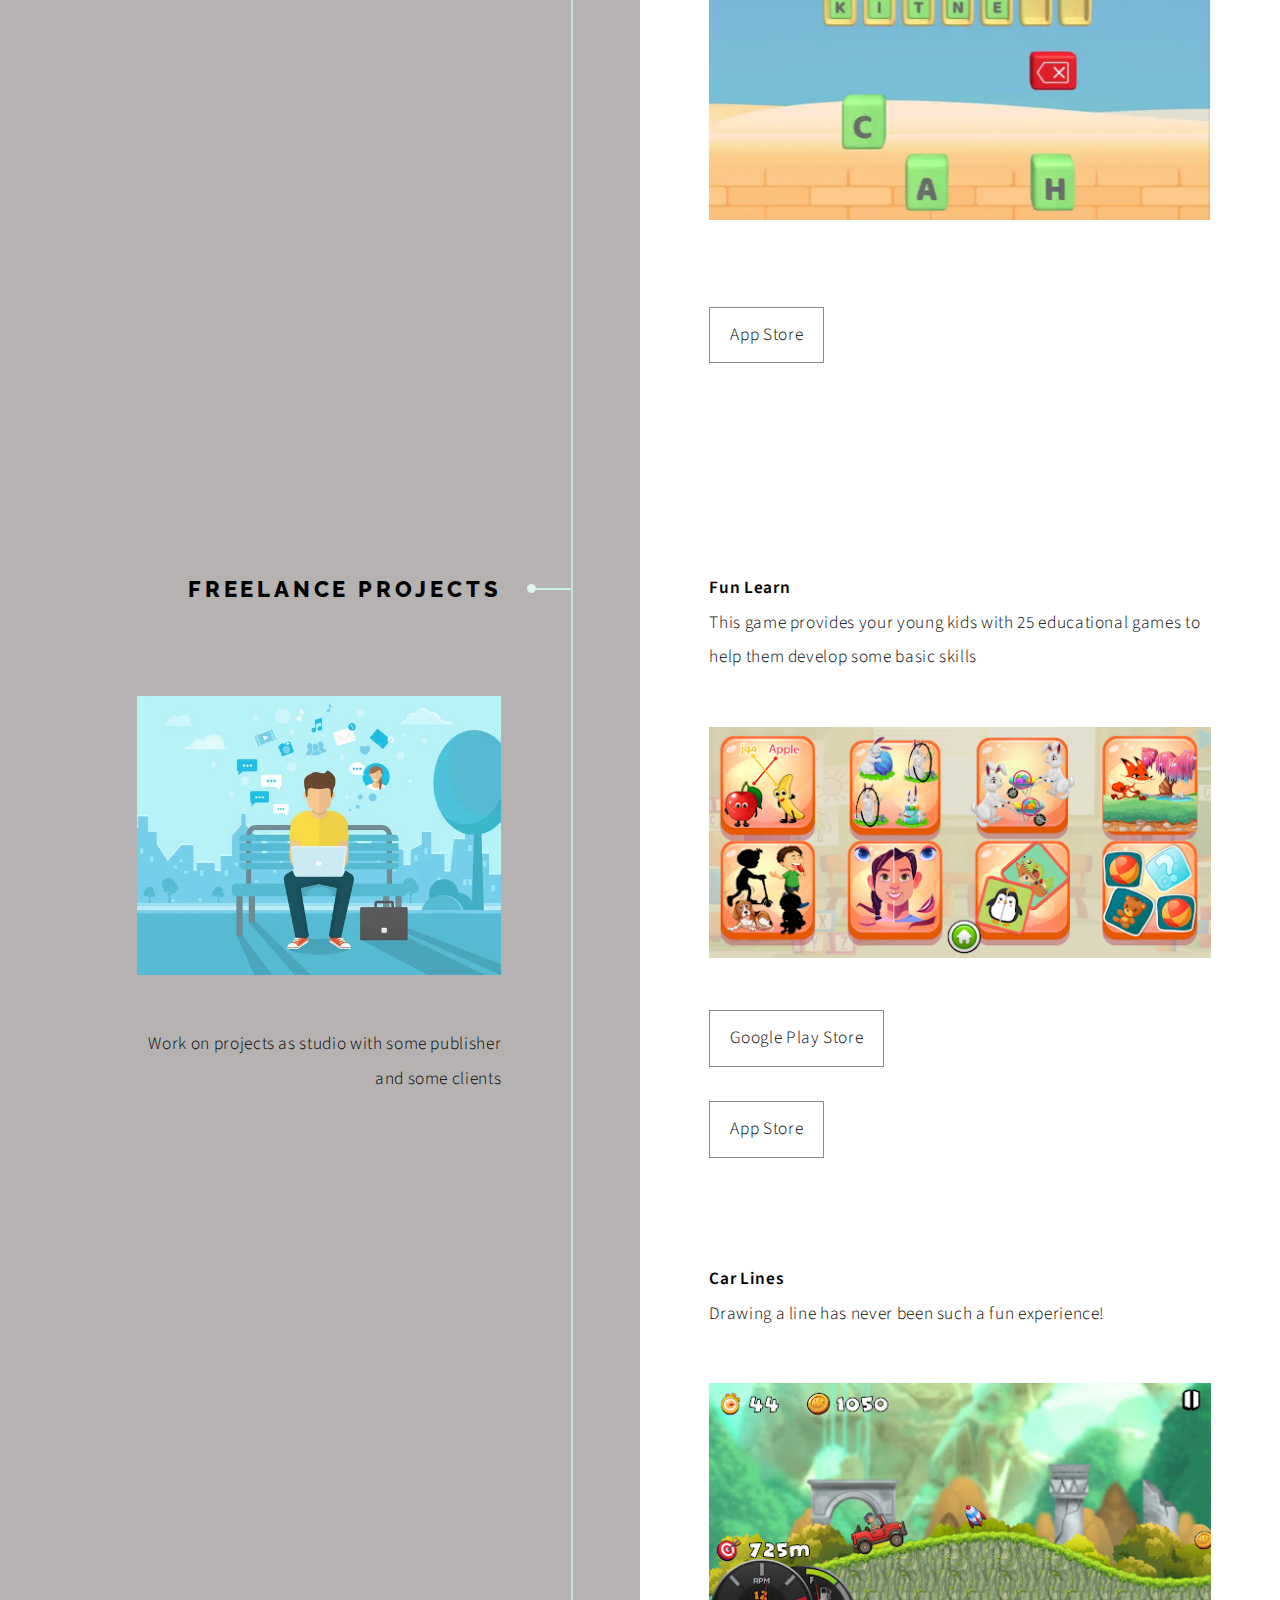
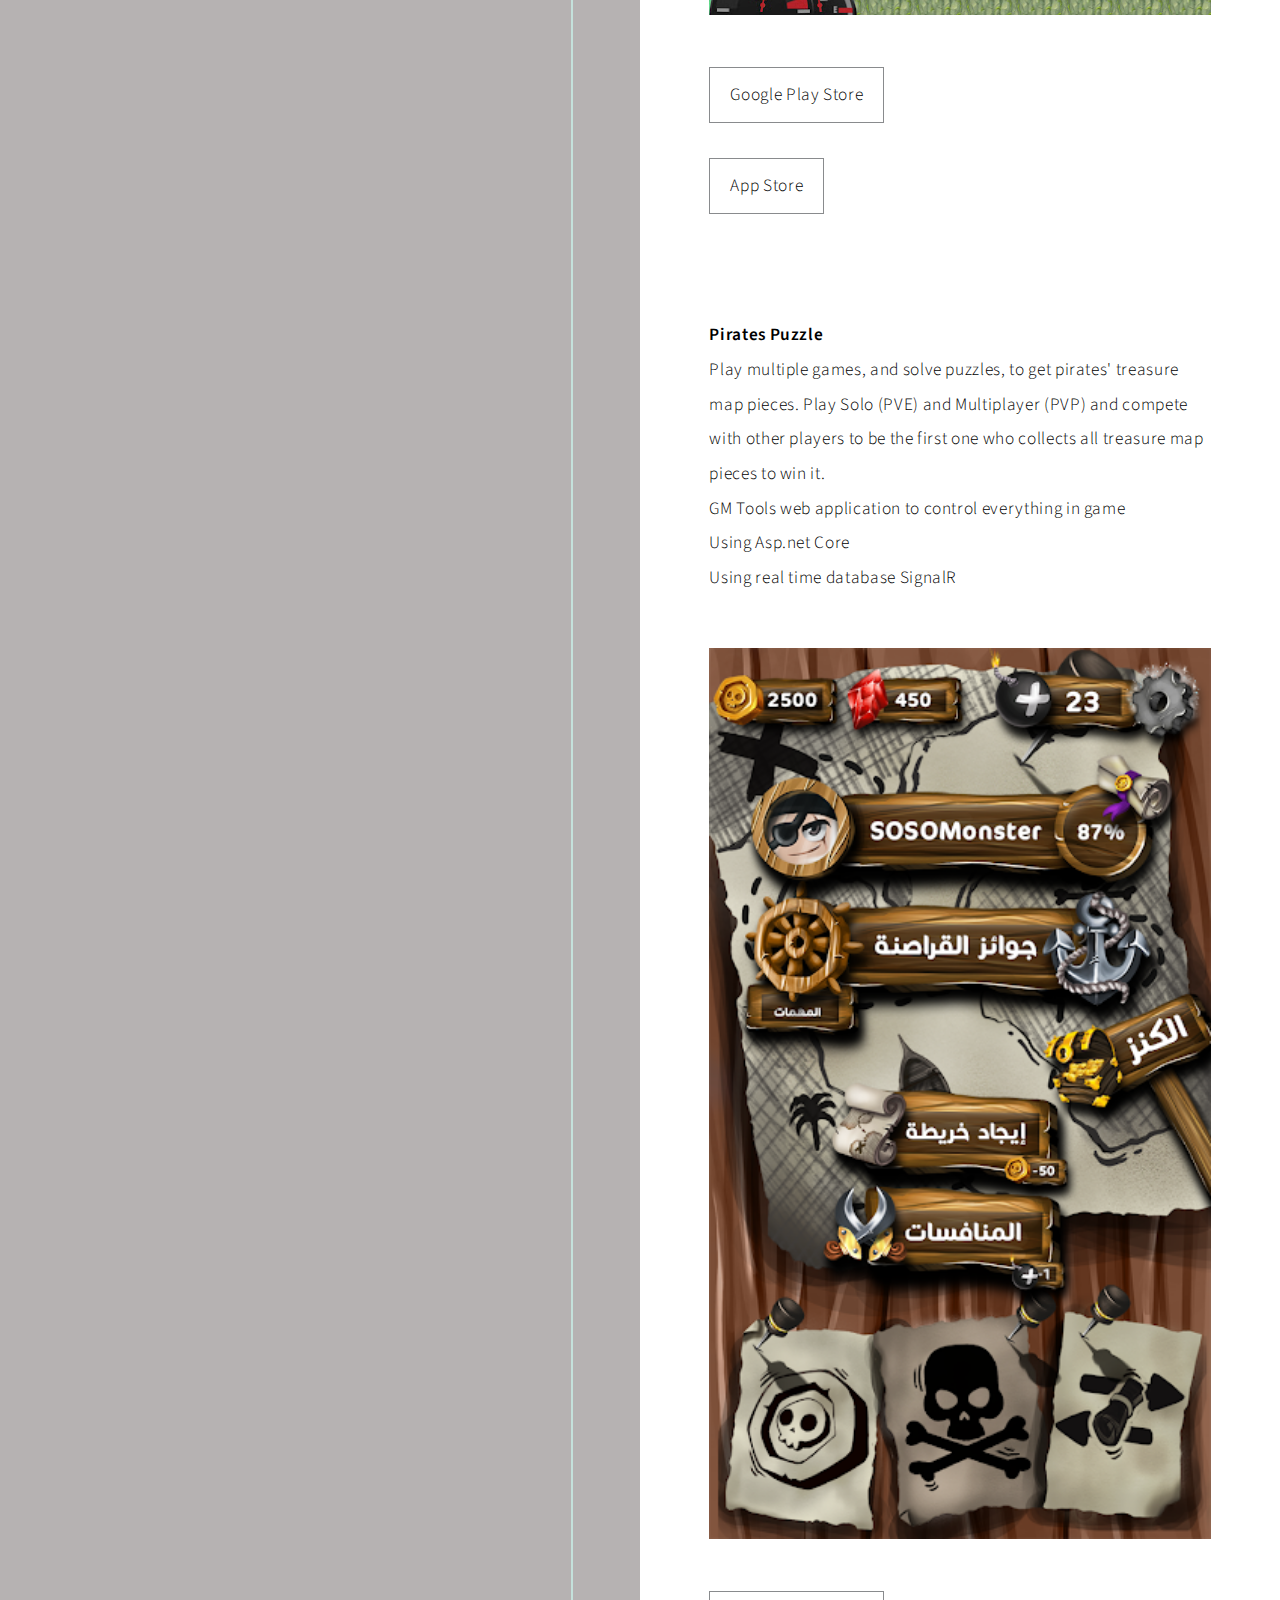
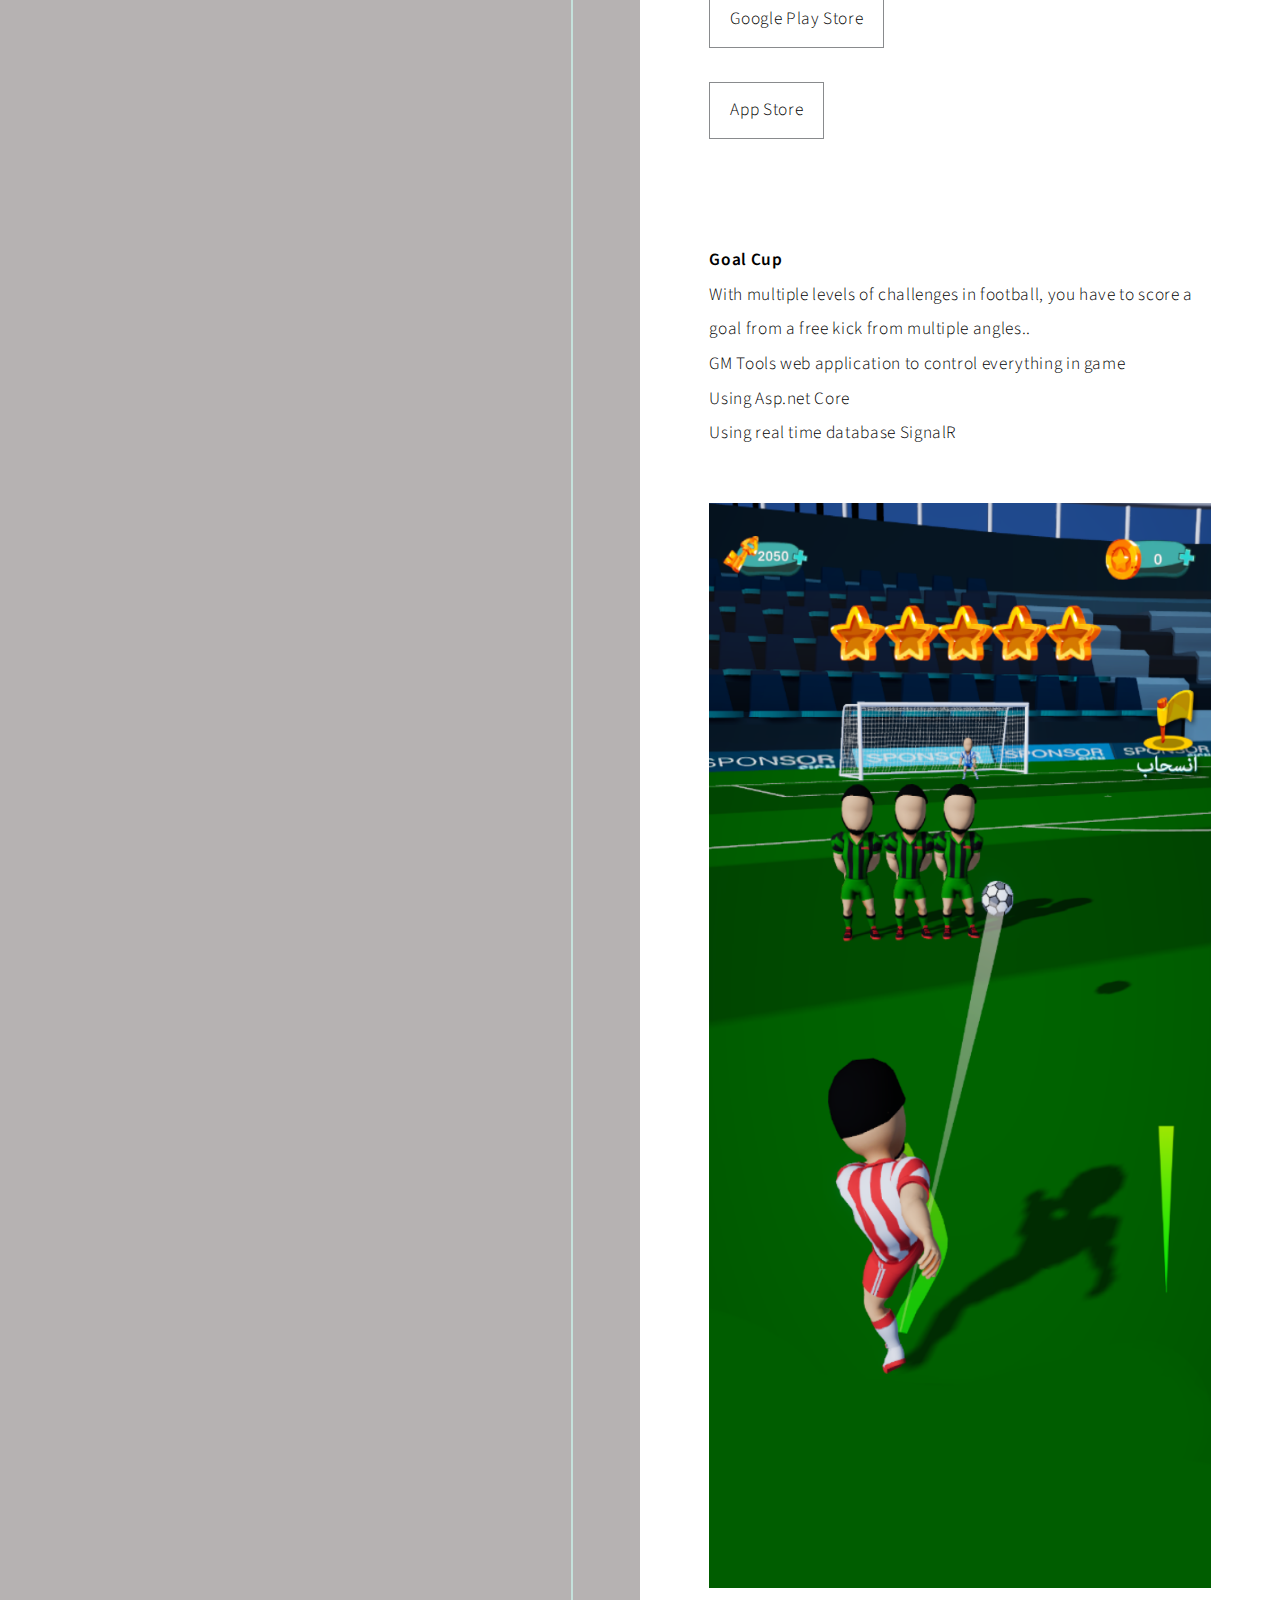
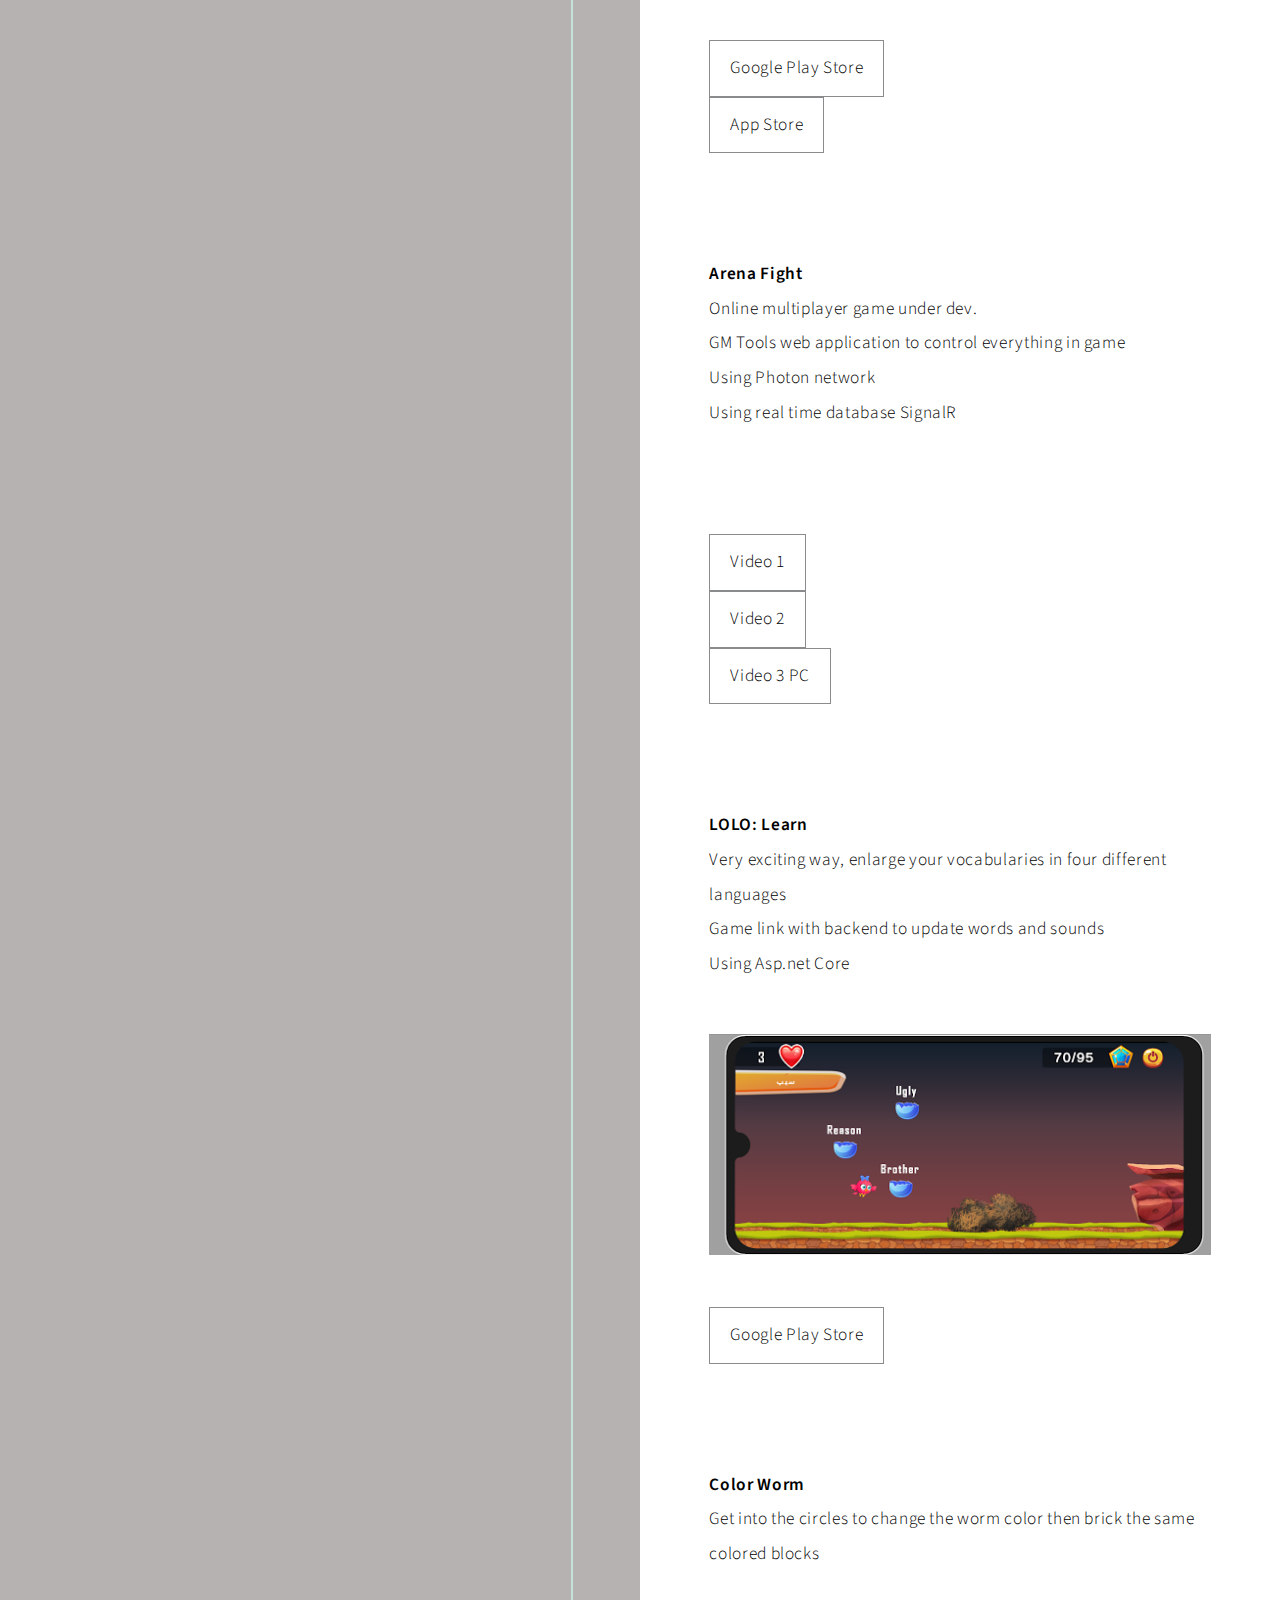
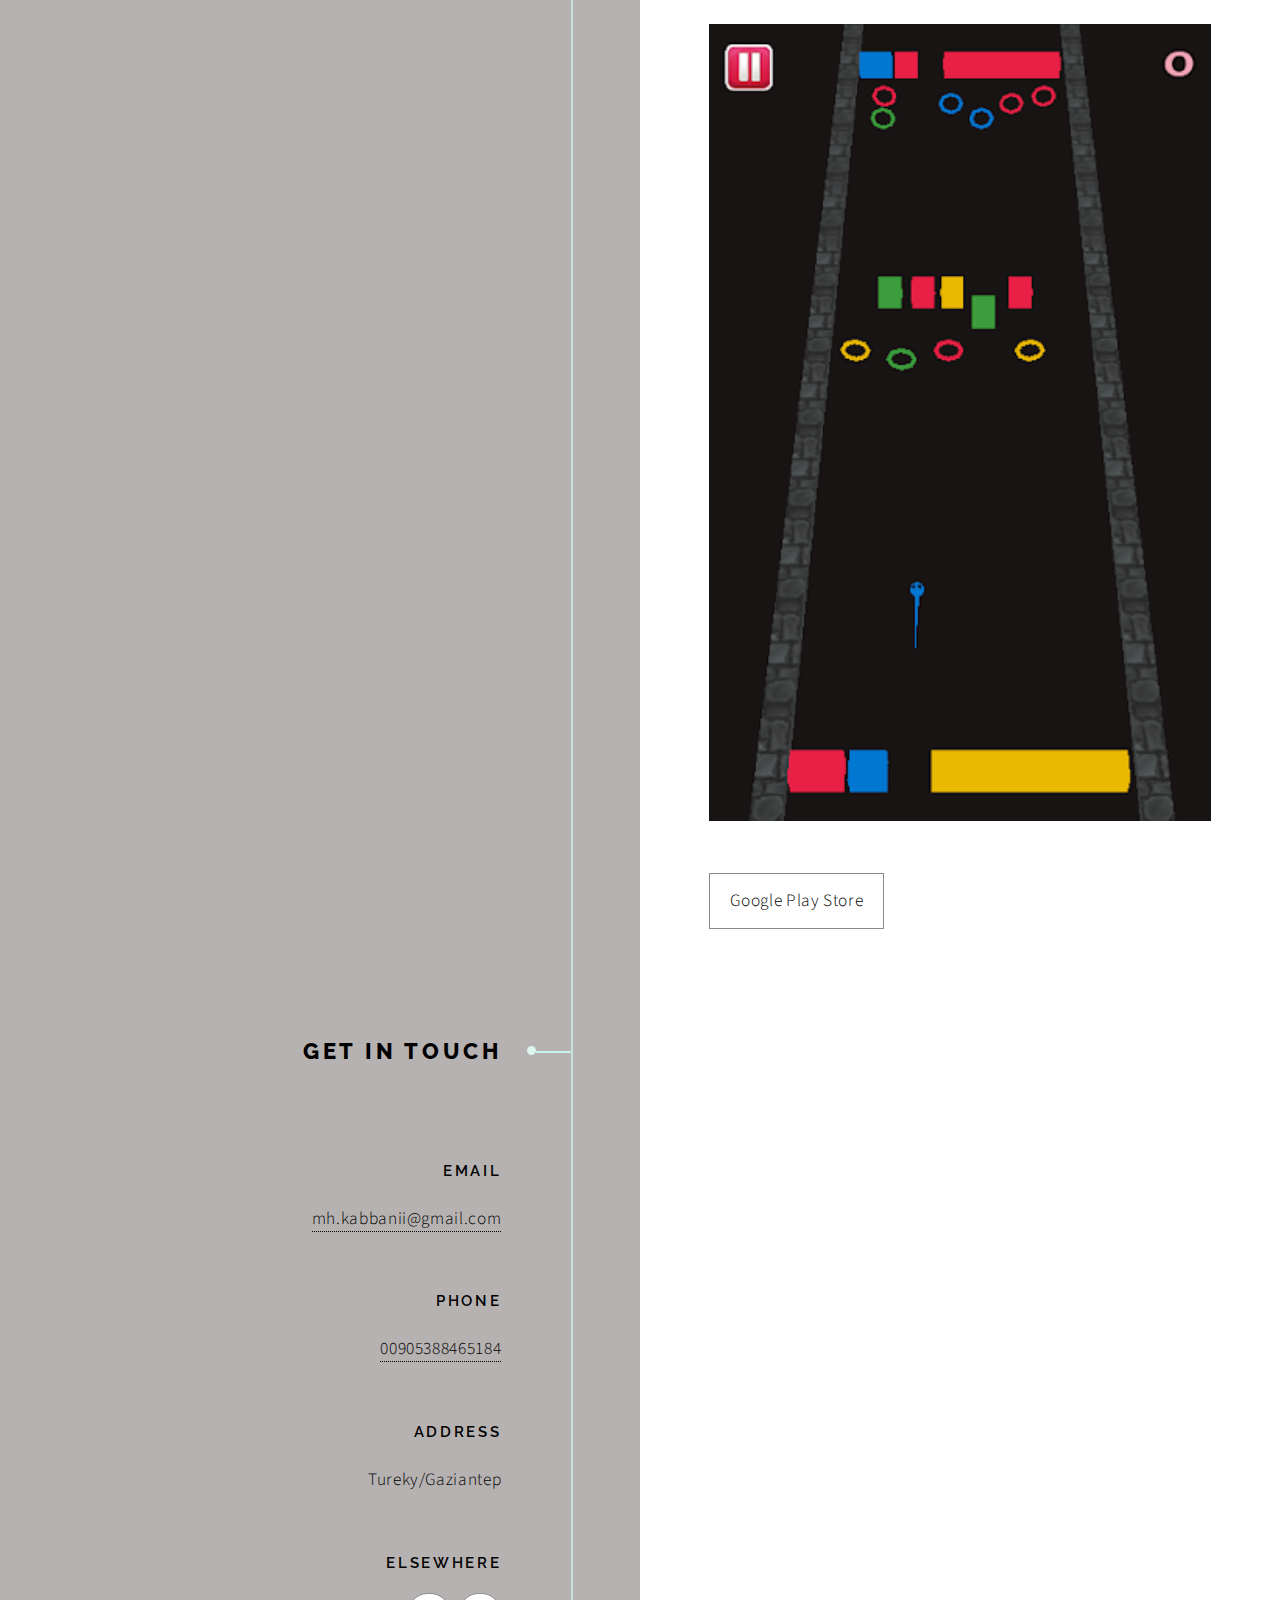
==== commit f83895be: "Update index.html" ====
--- a/index.html
+++ b/index.html
@@ -49,7 +49,7 @@
 
 							<br><br><br><br><p>
 								
-								<strong>Falfool</strong><br>Runner football game</p>
+								<strong>YallaCup</strong><br>Runner football game</p>
 							<span class="image main"><img src="images/cup.jpeg" alt="" /></span>
 							
 							<a href="https://apps.apple.com/us/app/cup-يلا/id6444444237">App Store</a>
@@ -530,11 +530,11 @@
 							<ul class="items">
 								<li>
 									<h3>Email</h3>
-									<a href="#">mh.kabbanii@gmail.com</a>
+									<a >mh.kabbanii@gmail.com</a>
 								</li>
 								<li>
 									<h3>Phone</h3>
-									<a href="#">00905388465184</a>
+									<a>00905388465184</a>
 								</li>
 								<li>
 									<h3>Address</h3>
@@ -544,8 +544,8 @@
 									<h3>Elsewhere</h3>
 									<ul class="icons">
 										
-										<li><a href="#" class="icon brands fa-linkedin-in"><span class="label">LinkedIn</span></a></li>
-										<li><a href="#" class="icon brands fa-github"><span class="label">GitHub</span></a></li>
+										<li><a href="https://www.linkedin.com/in/mk877/" class="icon brands fa-linkedin-in"><span class="label">LinkedIn</span></a></li>
+										<li><a href="https://www.instagram.com/mh.kabbani/" class="icon brands fa-instagram"><span class="label">GitHub</span></a></li>
 										
 									</ul>
 								</li>
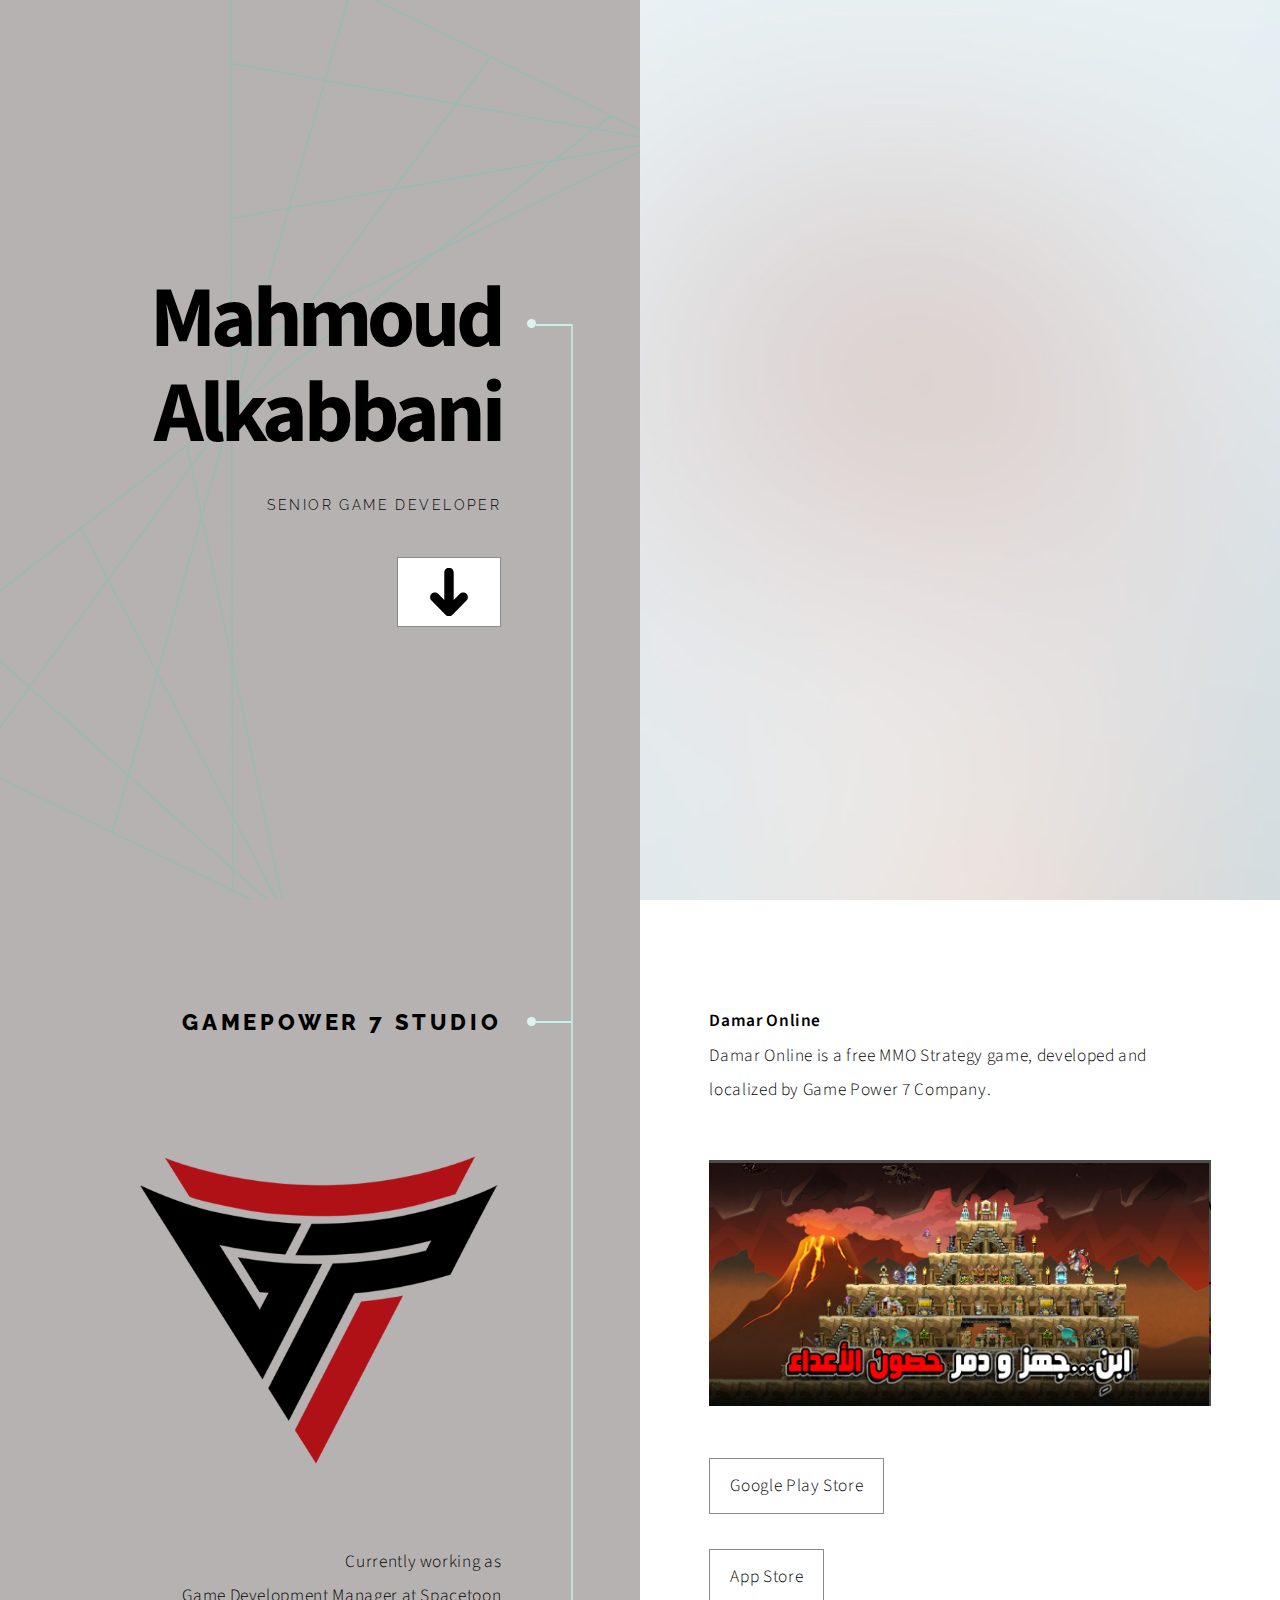
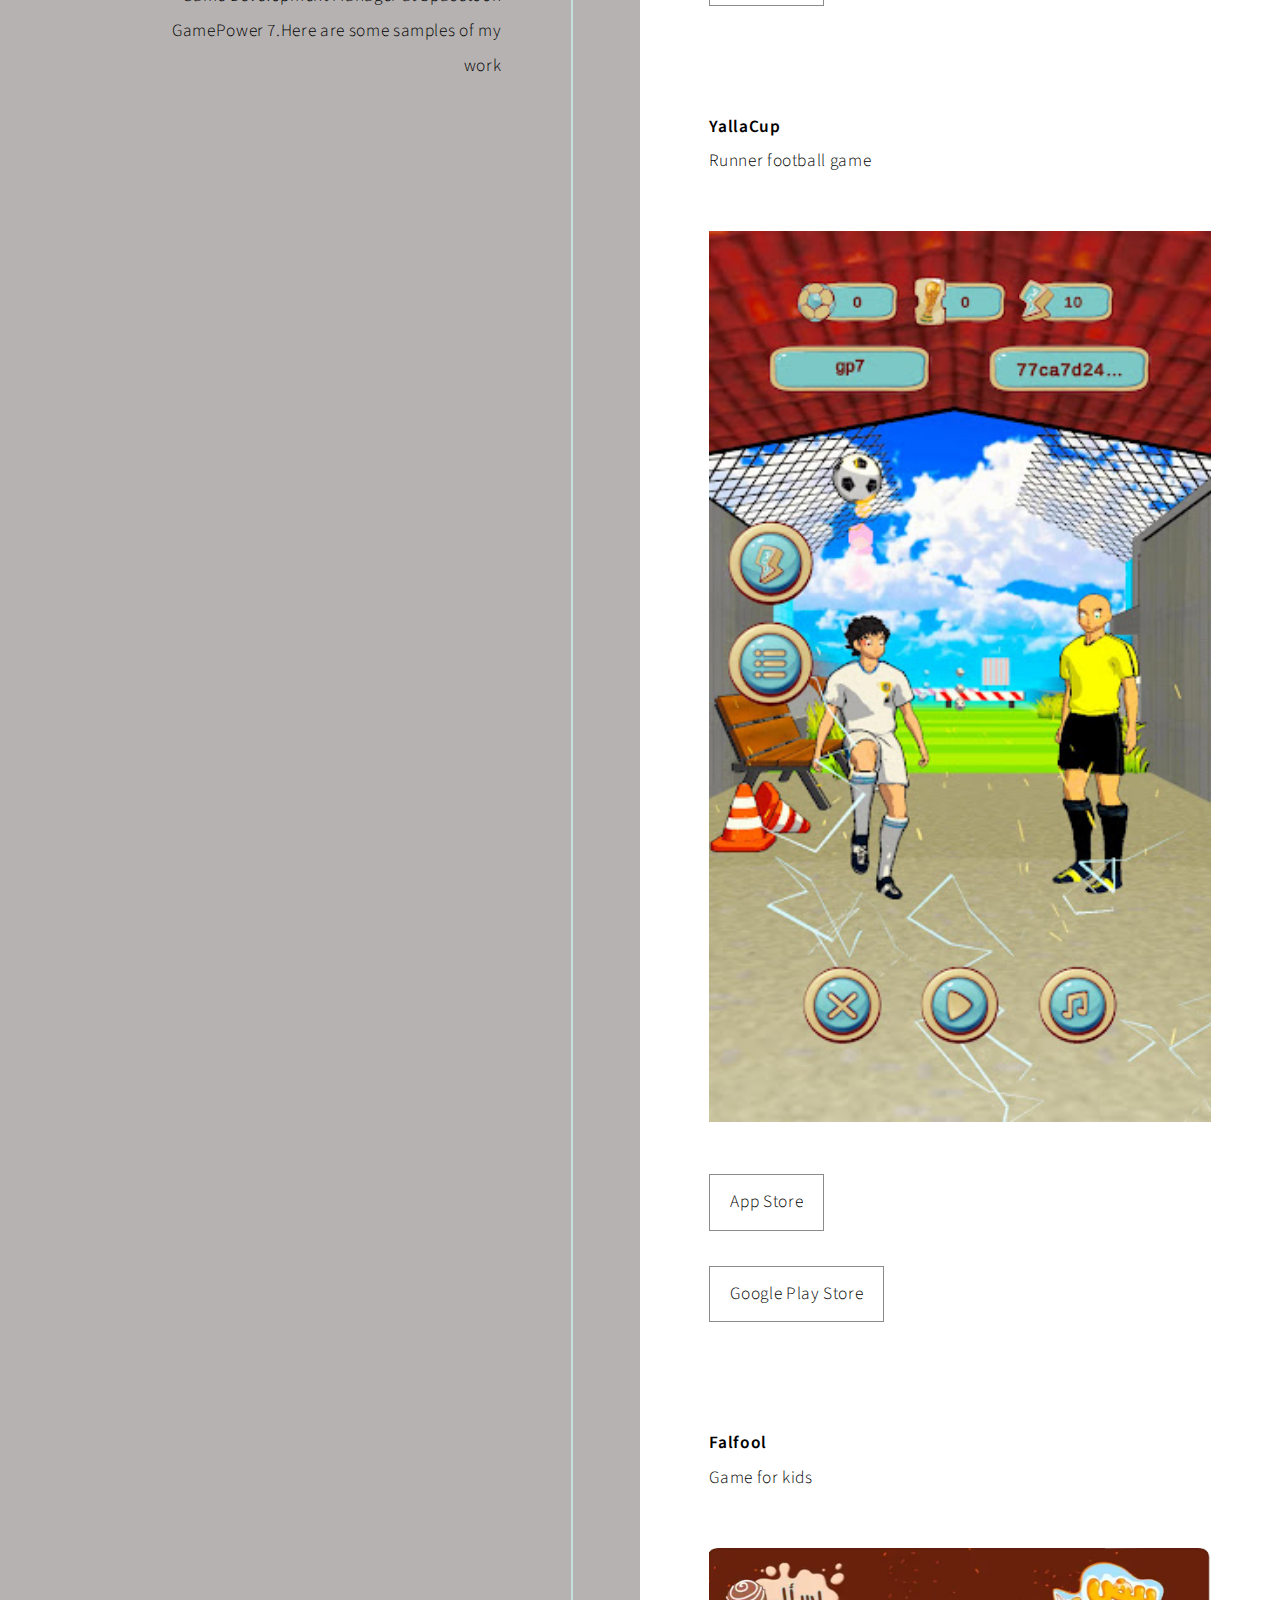
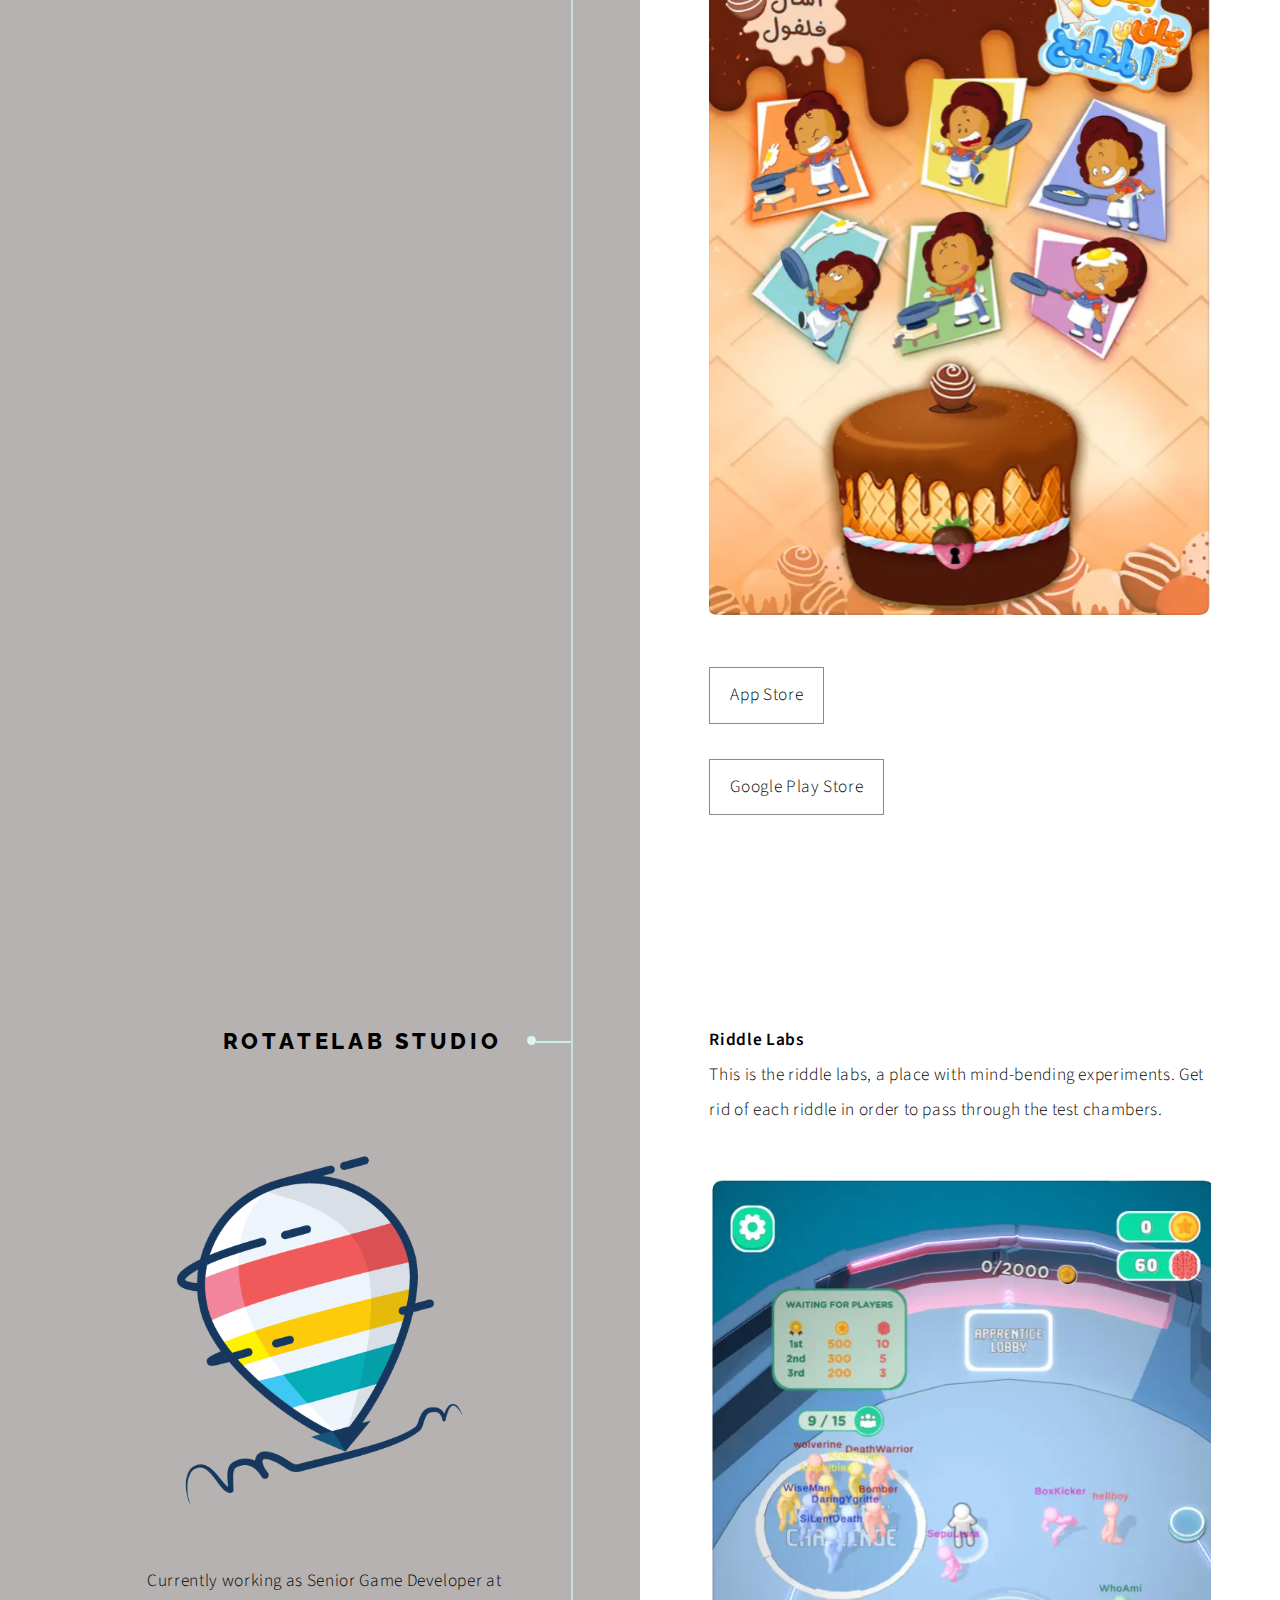
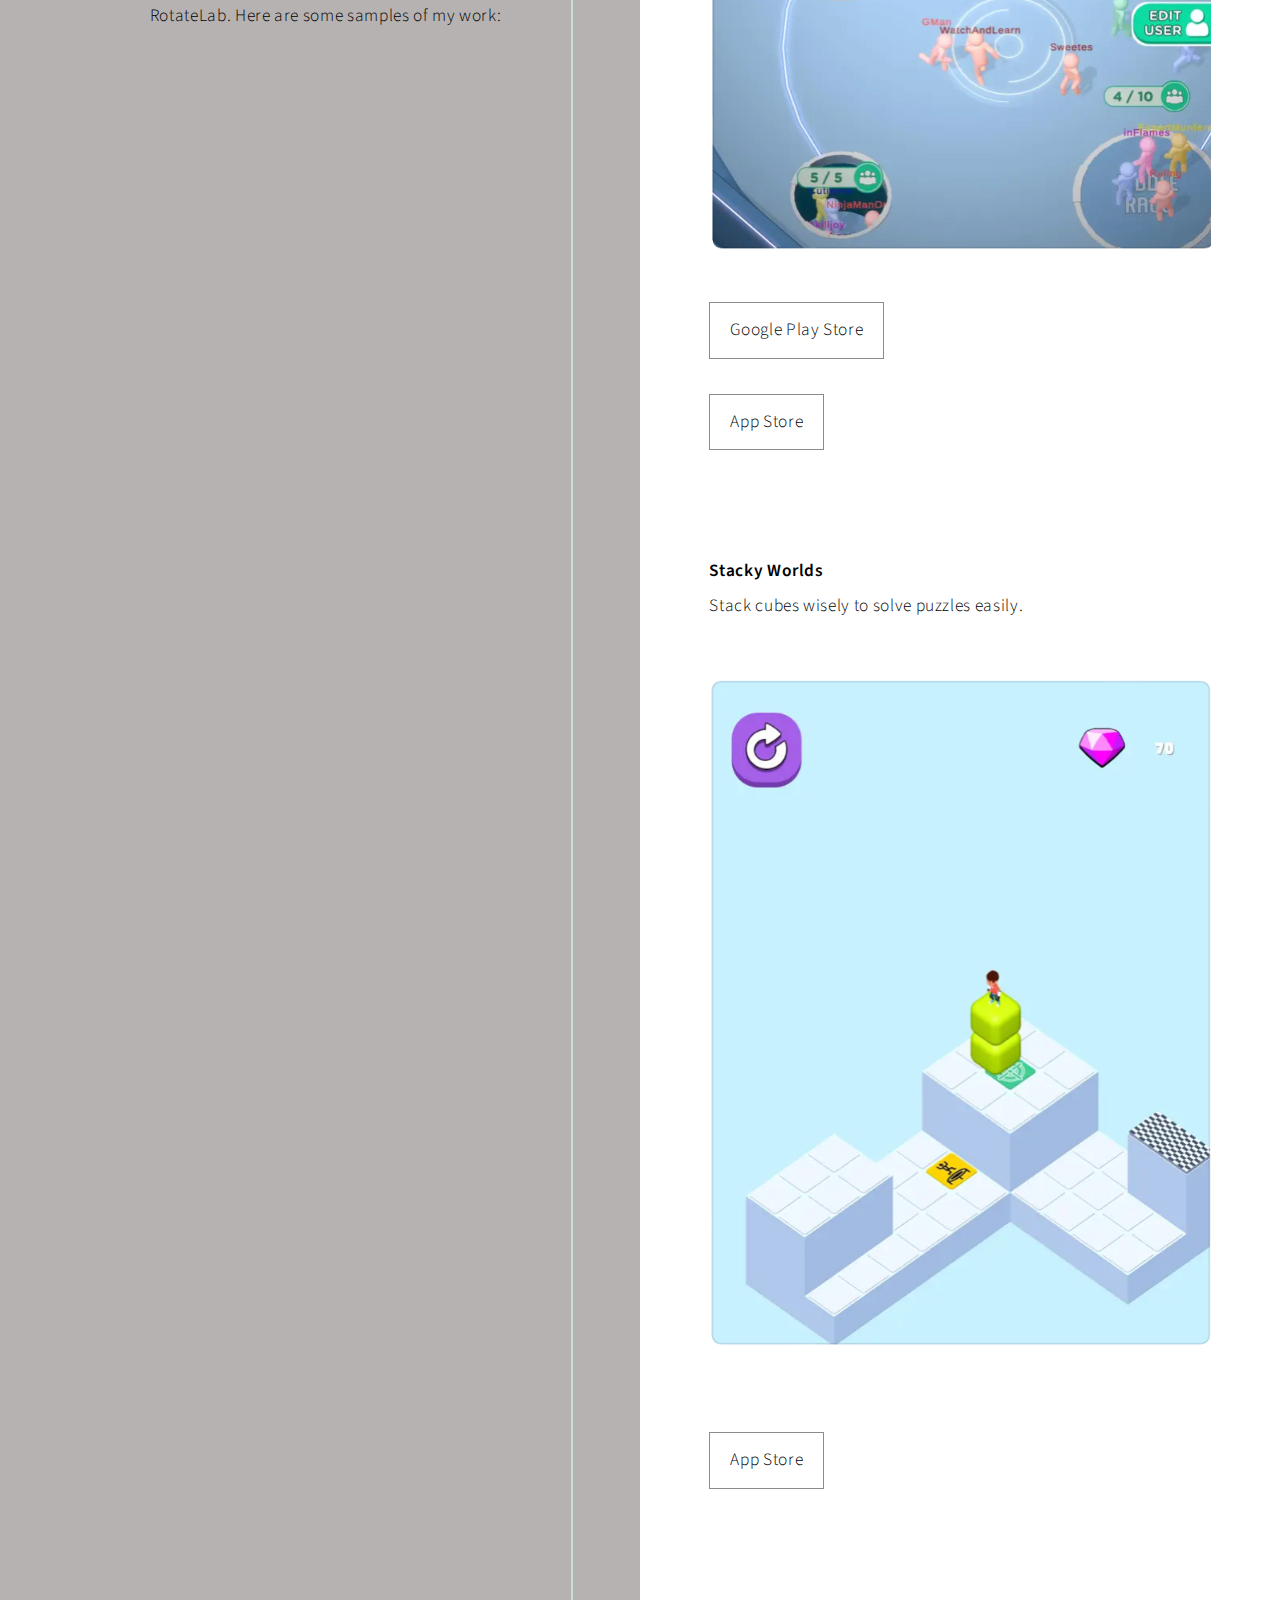
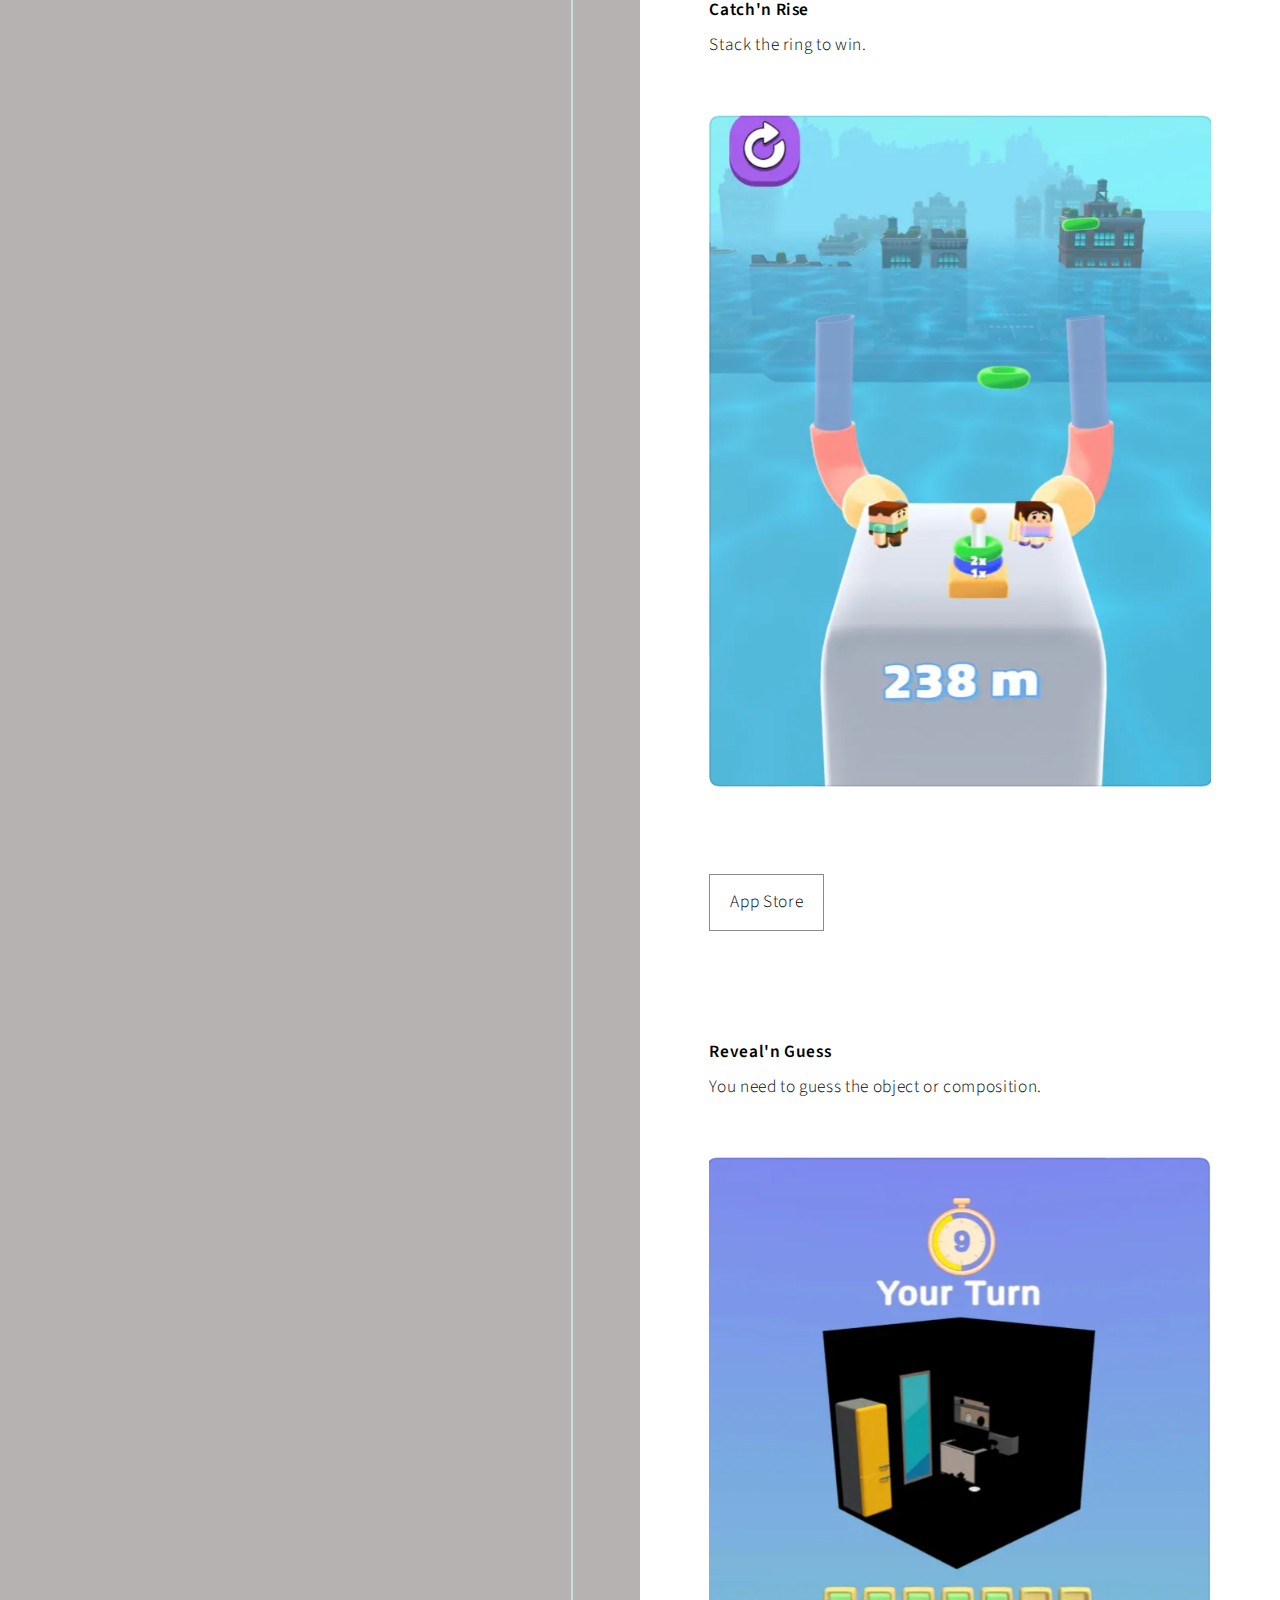
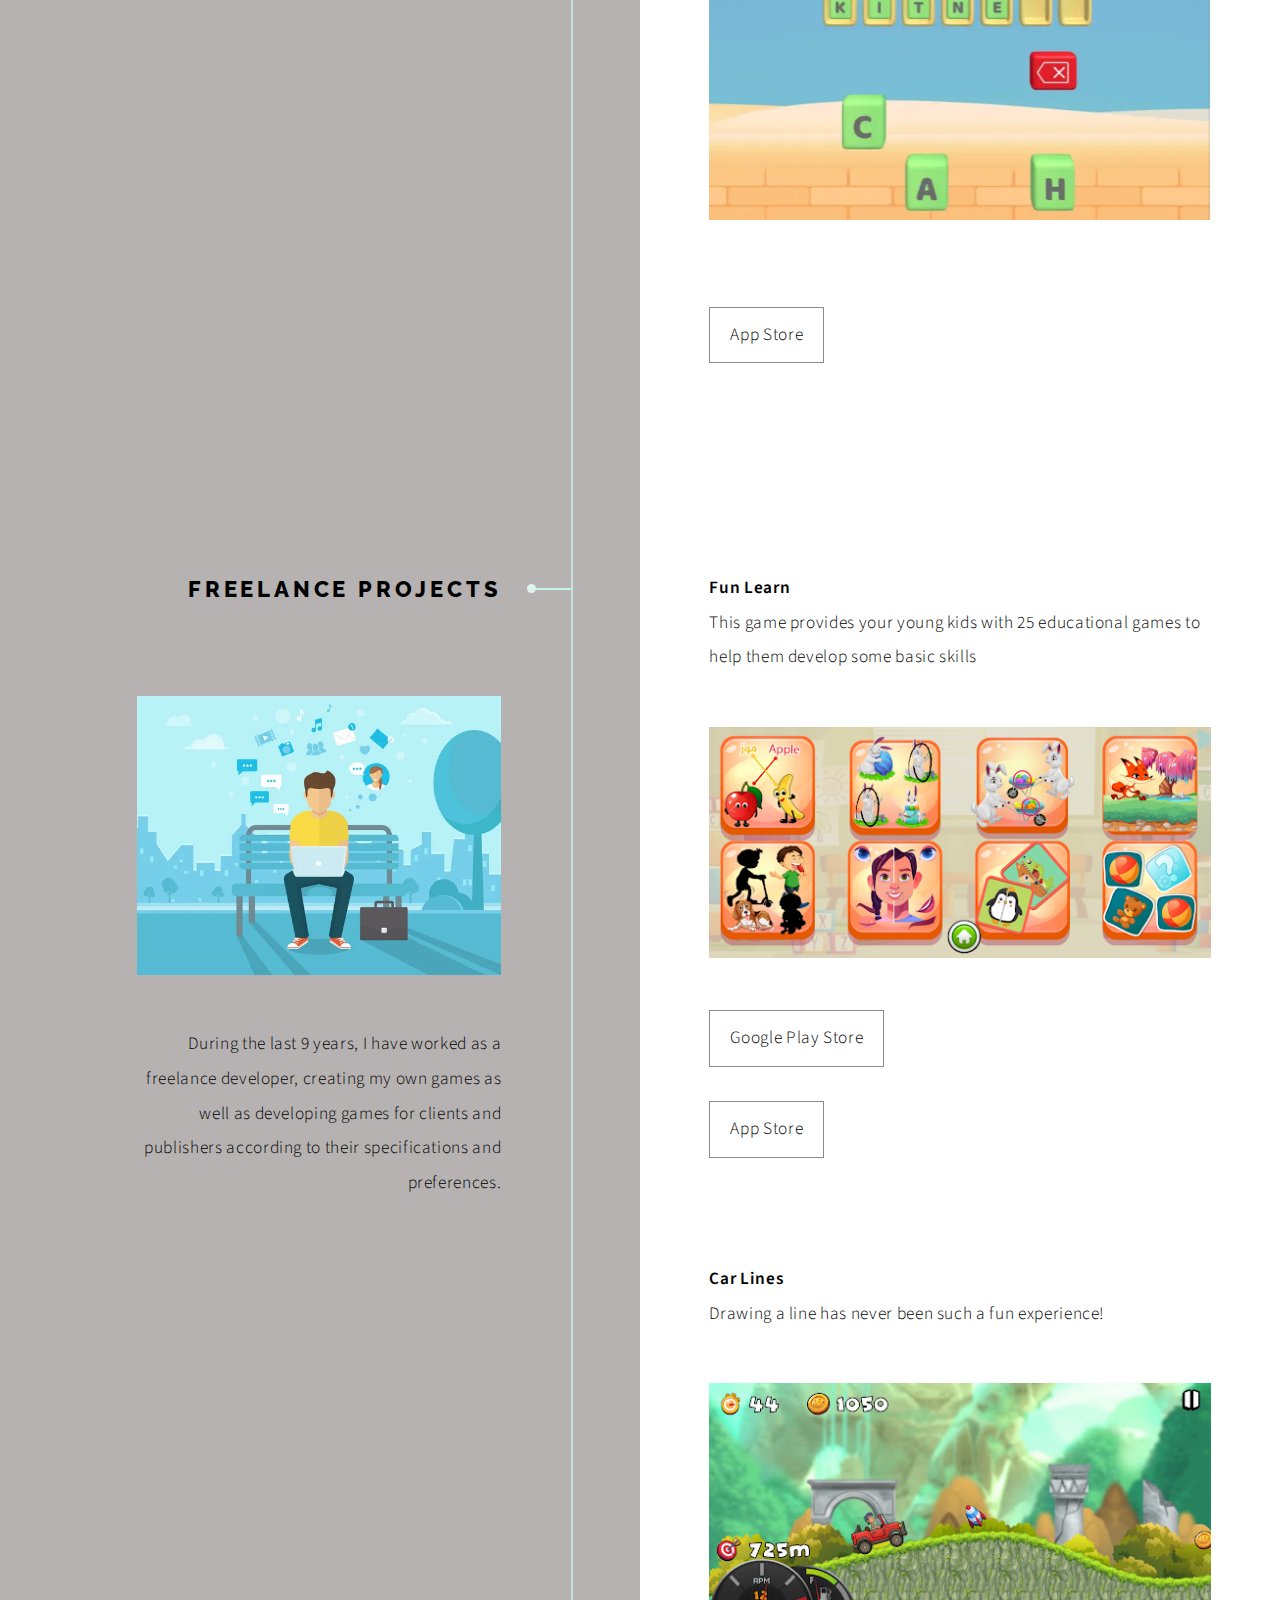
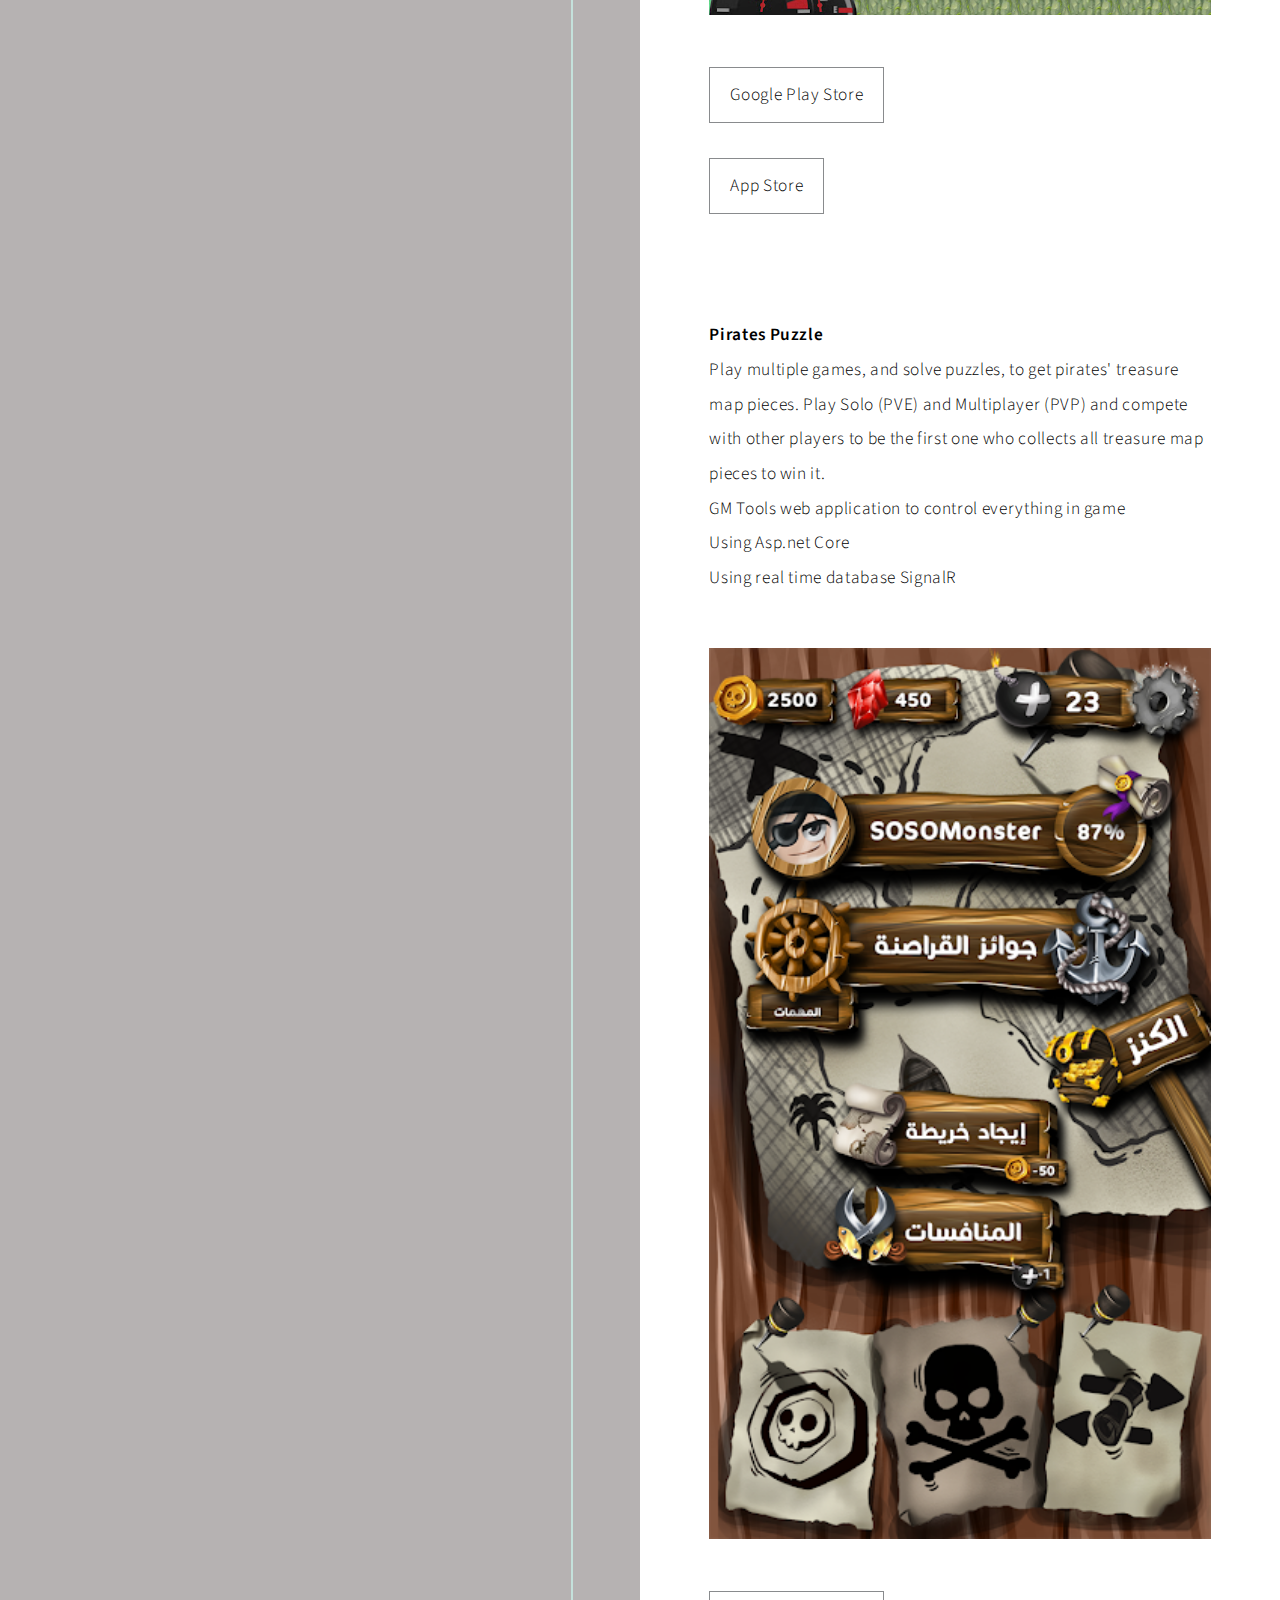
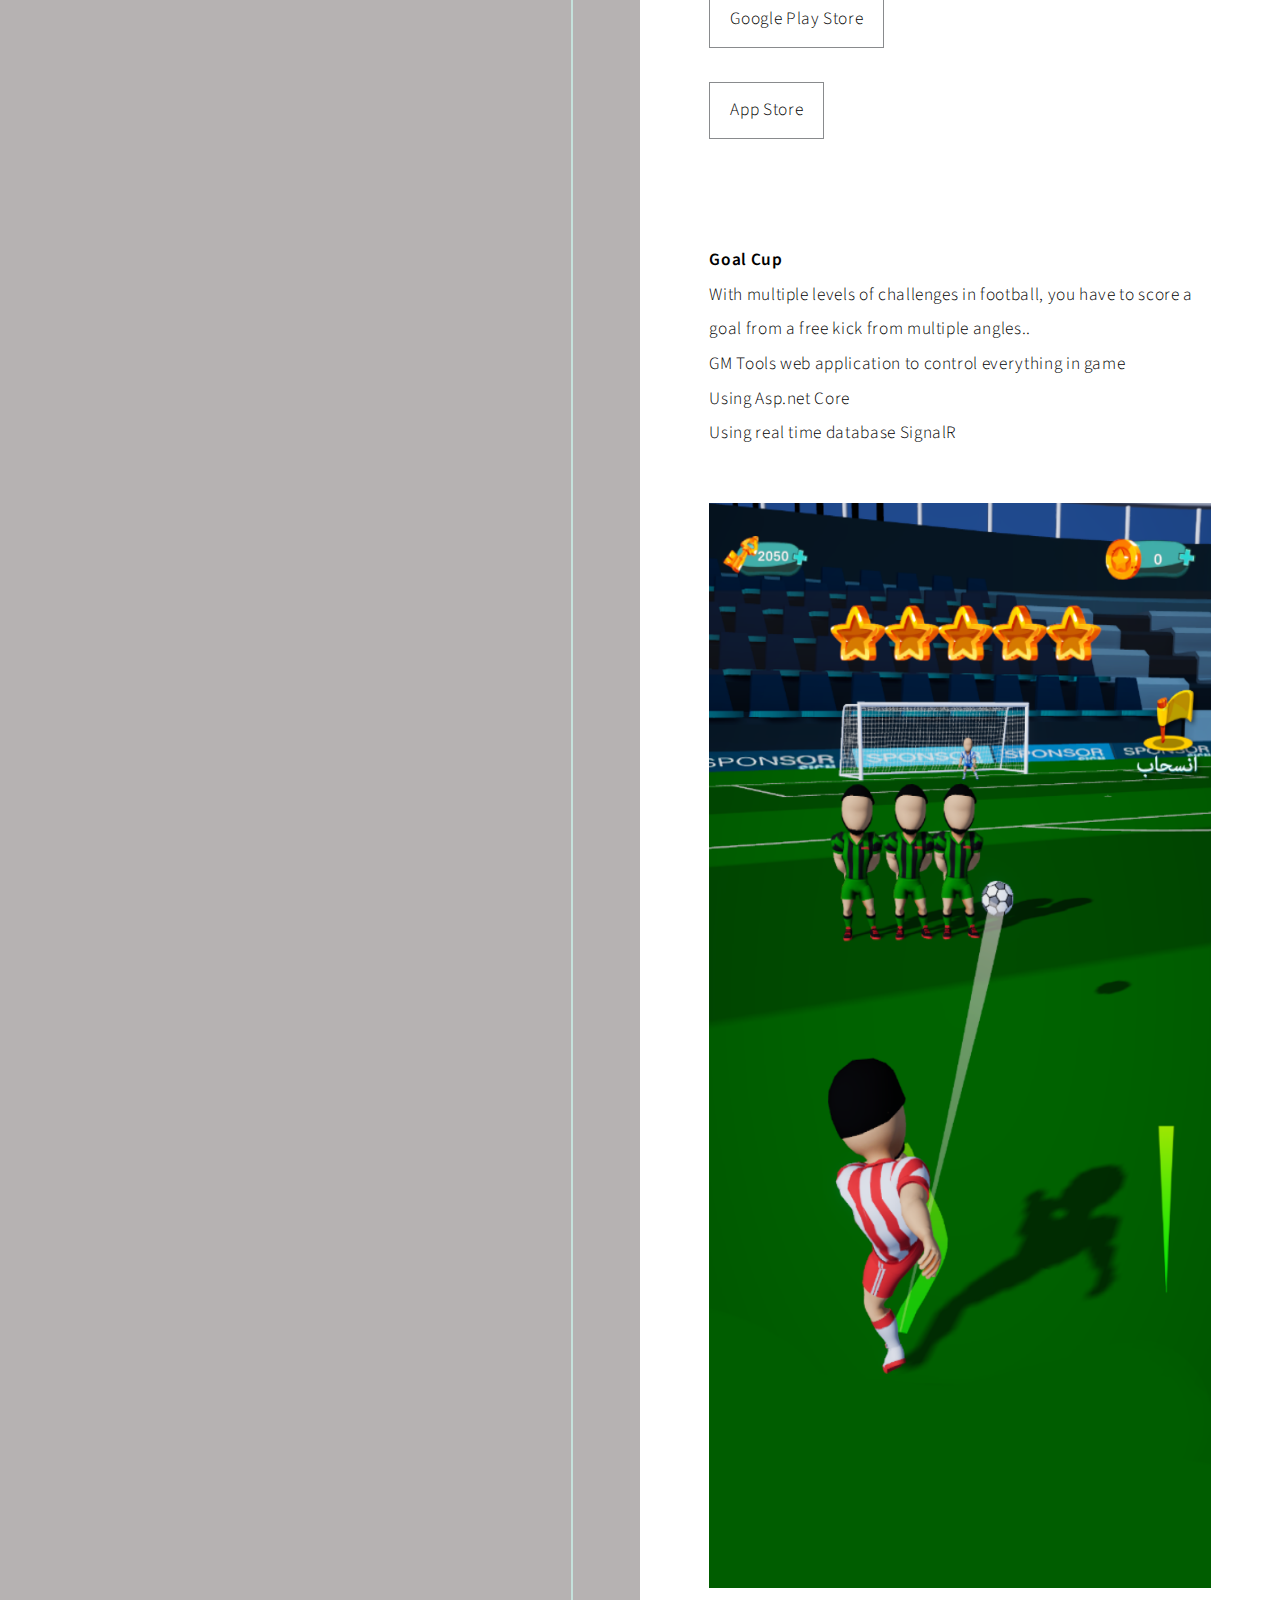
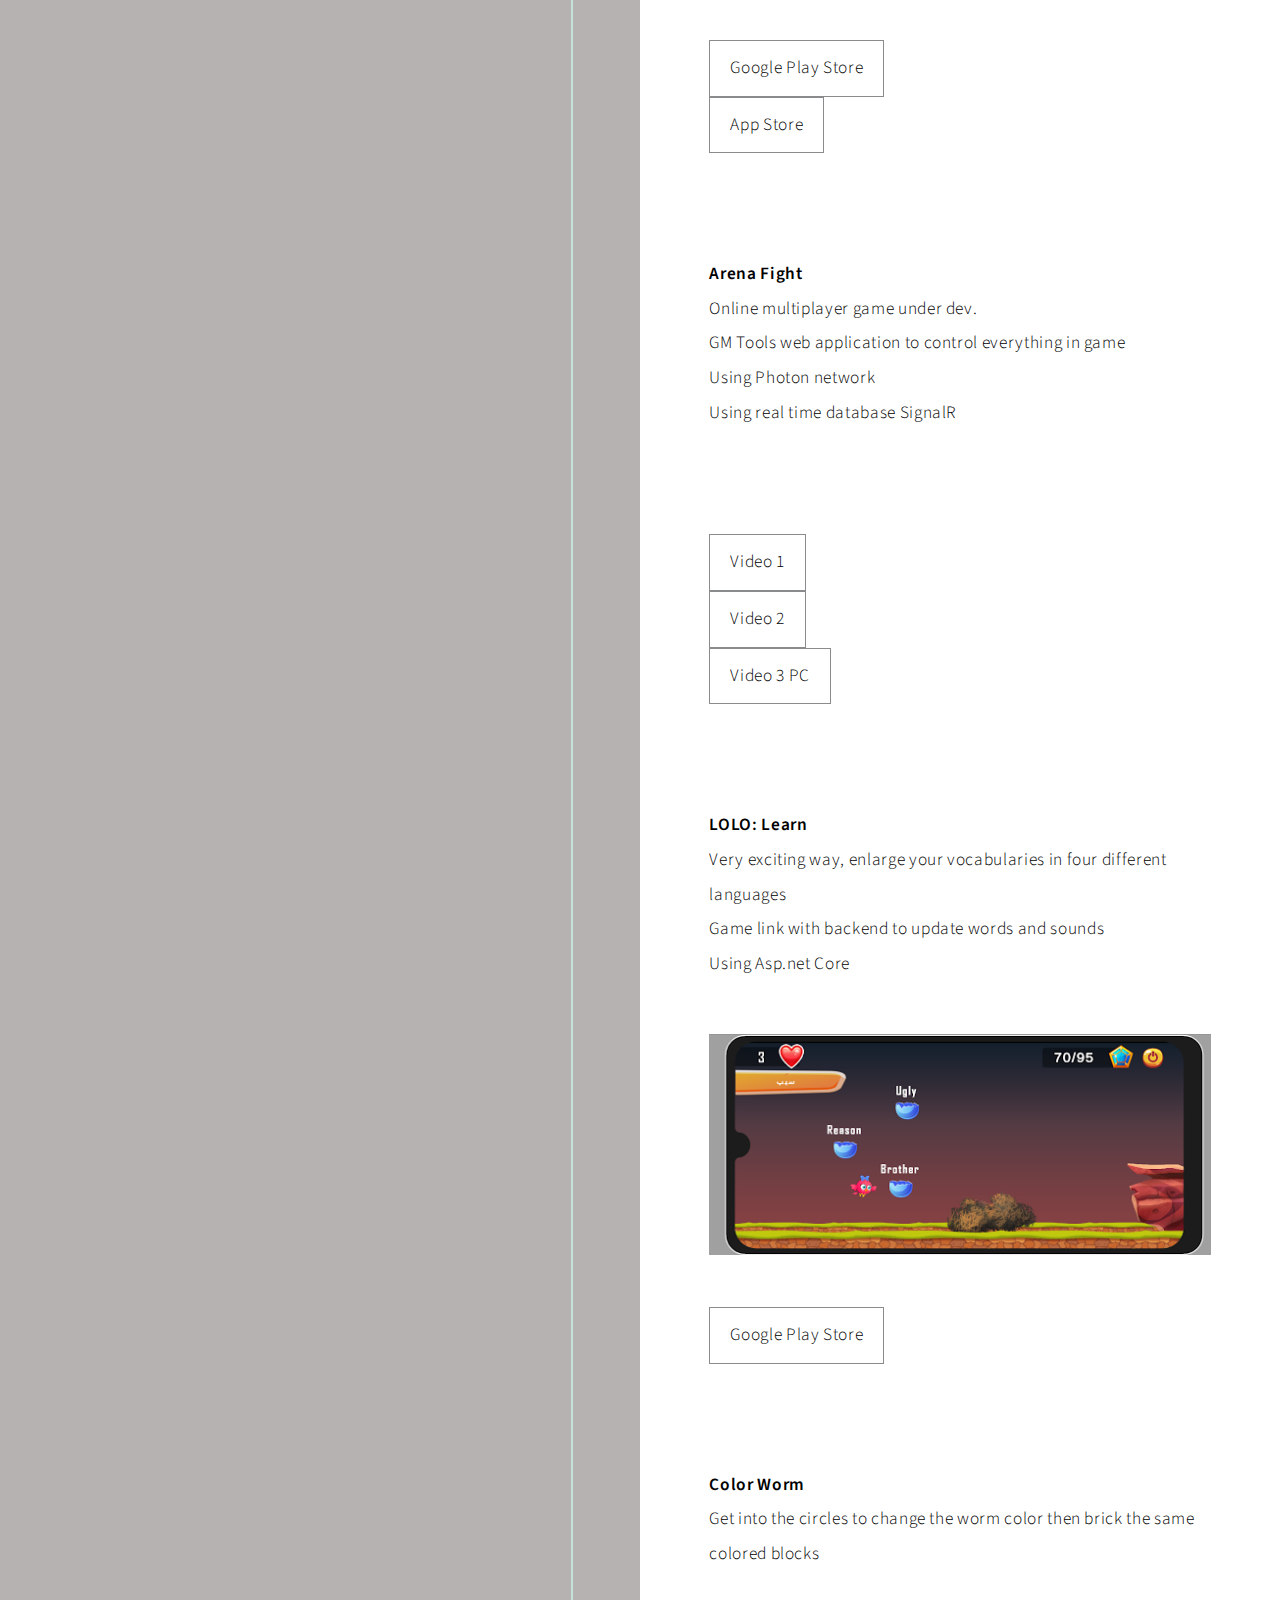
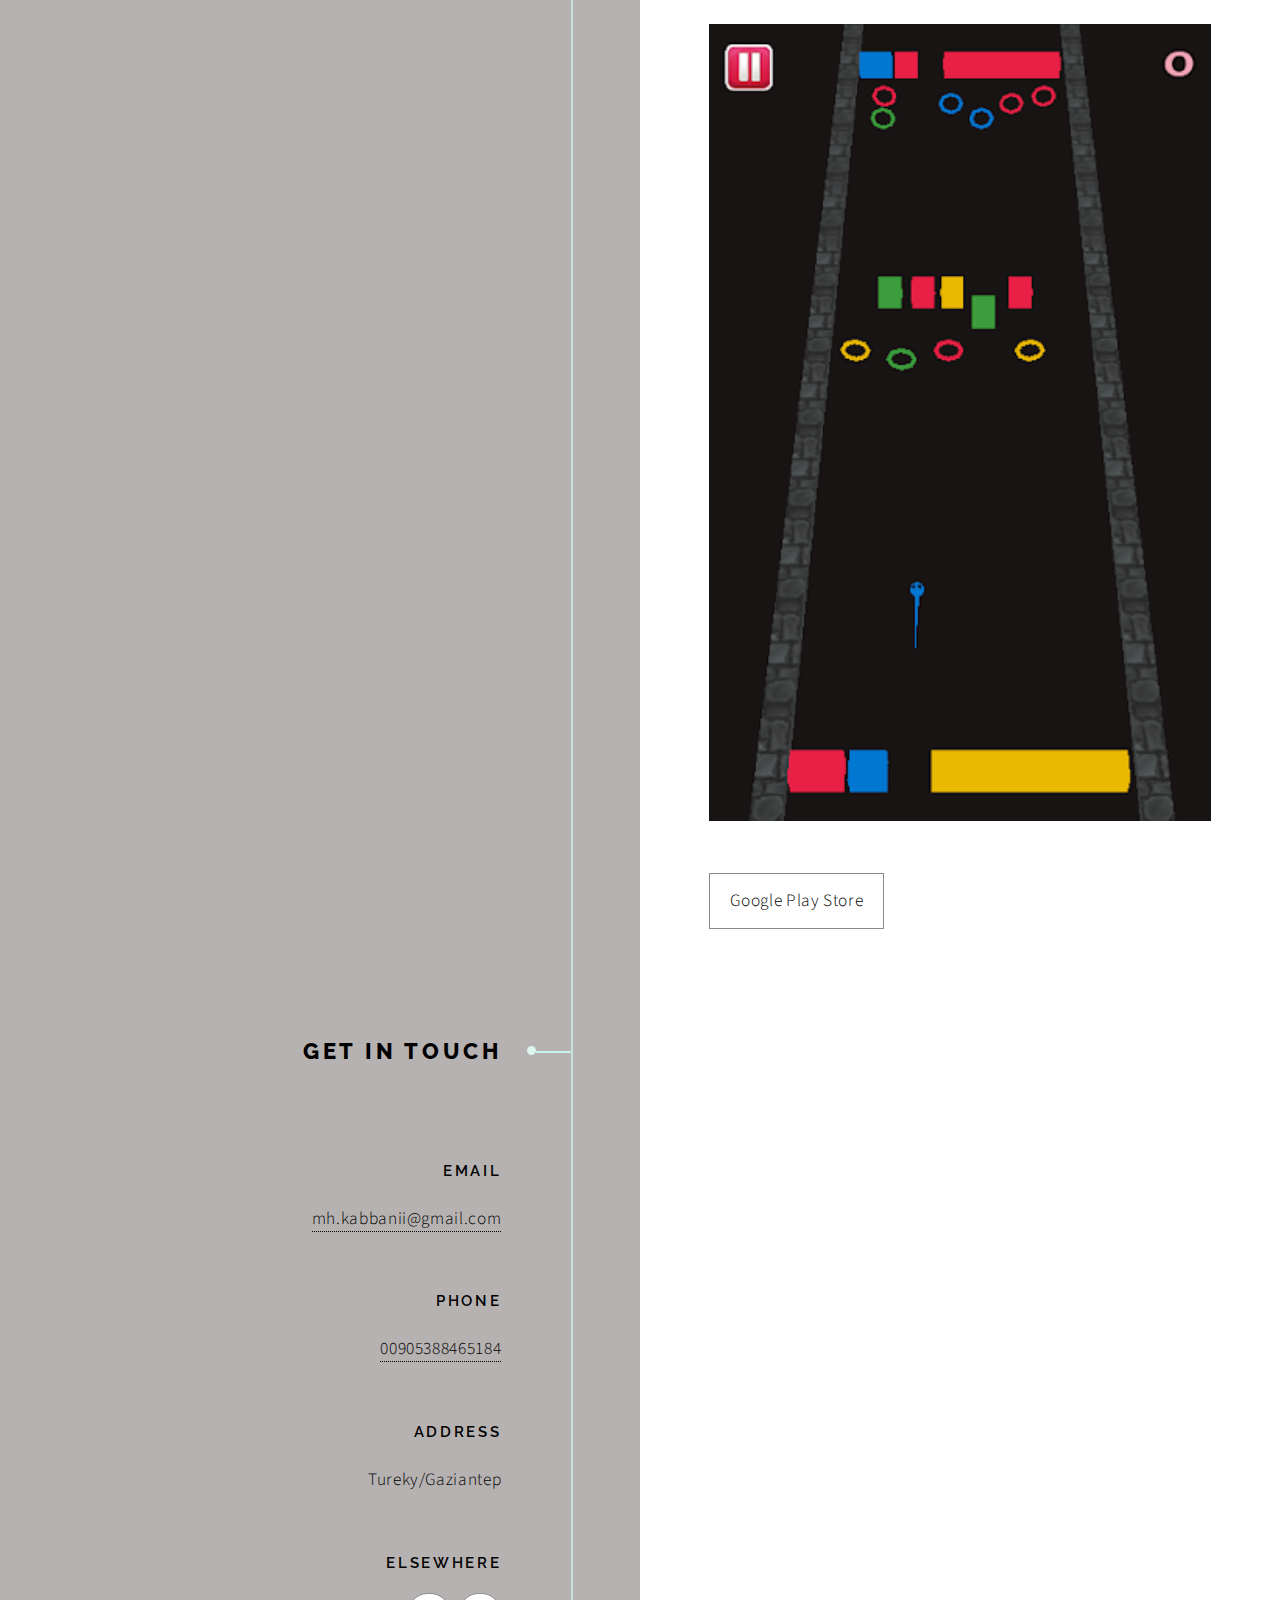
==== commit 555180c4: "Update index.html" ====
--- a/index.html
+++ b/index.html
@@ -37,7 +37,10 @@
 						<header>
 							<h2>Gamepower 7 Studio</h2>
 							<span class="image main"><img src="images/gamepower.png" alt="" /></span>
-							<p>Work with Gamepower7 as Game developer manager & game developer</p>
+							<p>Currently working as <br> Game Development Manager at Spacetoon GamePower 7.Here are some samples of my work
+
+							</p>
+							<p></p>
 						</header>
 						<div class="content">
 							<p><strong>Damar Online</strong><br>Damar Online is a free MMO Strategy game, developed and localized by Game Power 7 Company.</p>
@@ -94,7 +97,7 @@
 						<header>
 							<h2>RotateLab Studio</h2>
 							<span class="image main"><img src="images/rotatelab-favicon.png" alt="" /></span>
-							<p>Work with RotateLab as senior developer</p>
+							<p>Currently working as Senior Game Developer at RotateLab. Here are some samples of my work:</p>
 						</header>
 						<div class="content">
 							<p><strong>Riddle Labs</strong><br>This is the riddle labs, a place with mind-bending experiments.
@@ -160,7 +163,7 @@
 						<header>
 							<h2>Freelance Projects</h2>
 							<span class="image main"><img src="images/freelance.jpeg" alt="" /></span>
-							<p>Work on projects as studio with some publisher and some clients</p>
+							<p>During the last 9 years, I have worked as a freelance developer, creating my own games as well as developing games for clients and publishers according to their specifications and preferences.</p>
 						</header>
 						<div class="content">
 							<p><strong>Fun Learn</strong><br> This game provides your young kids with 25 educational games to help them develop some basic skills</p>
